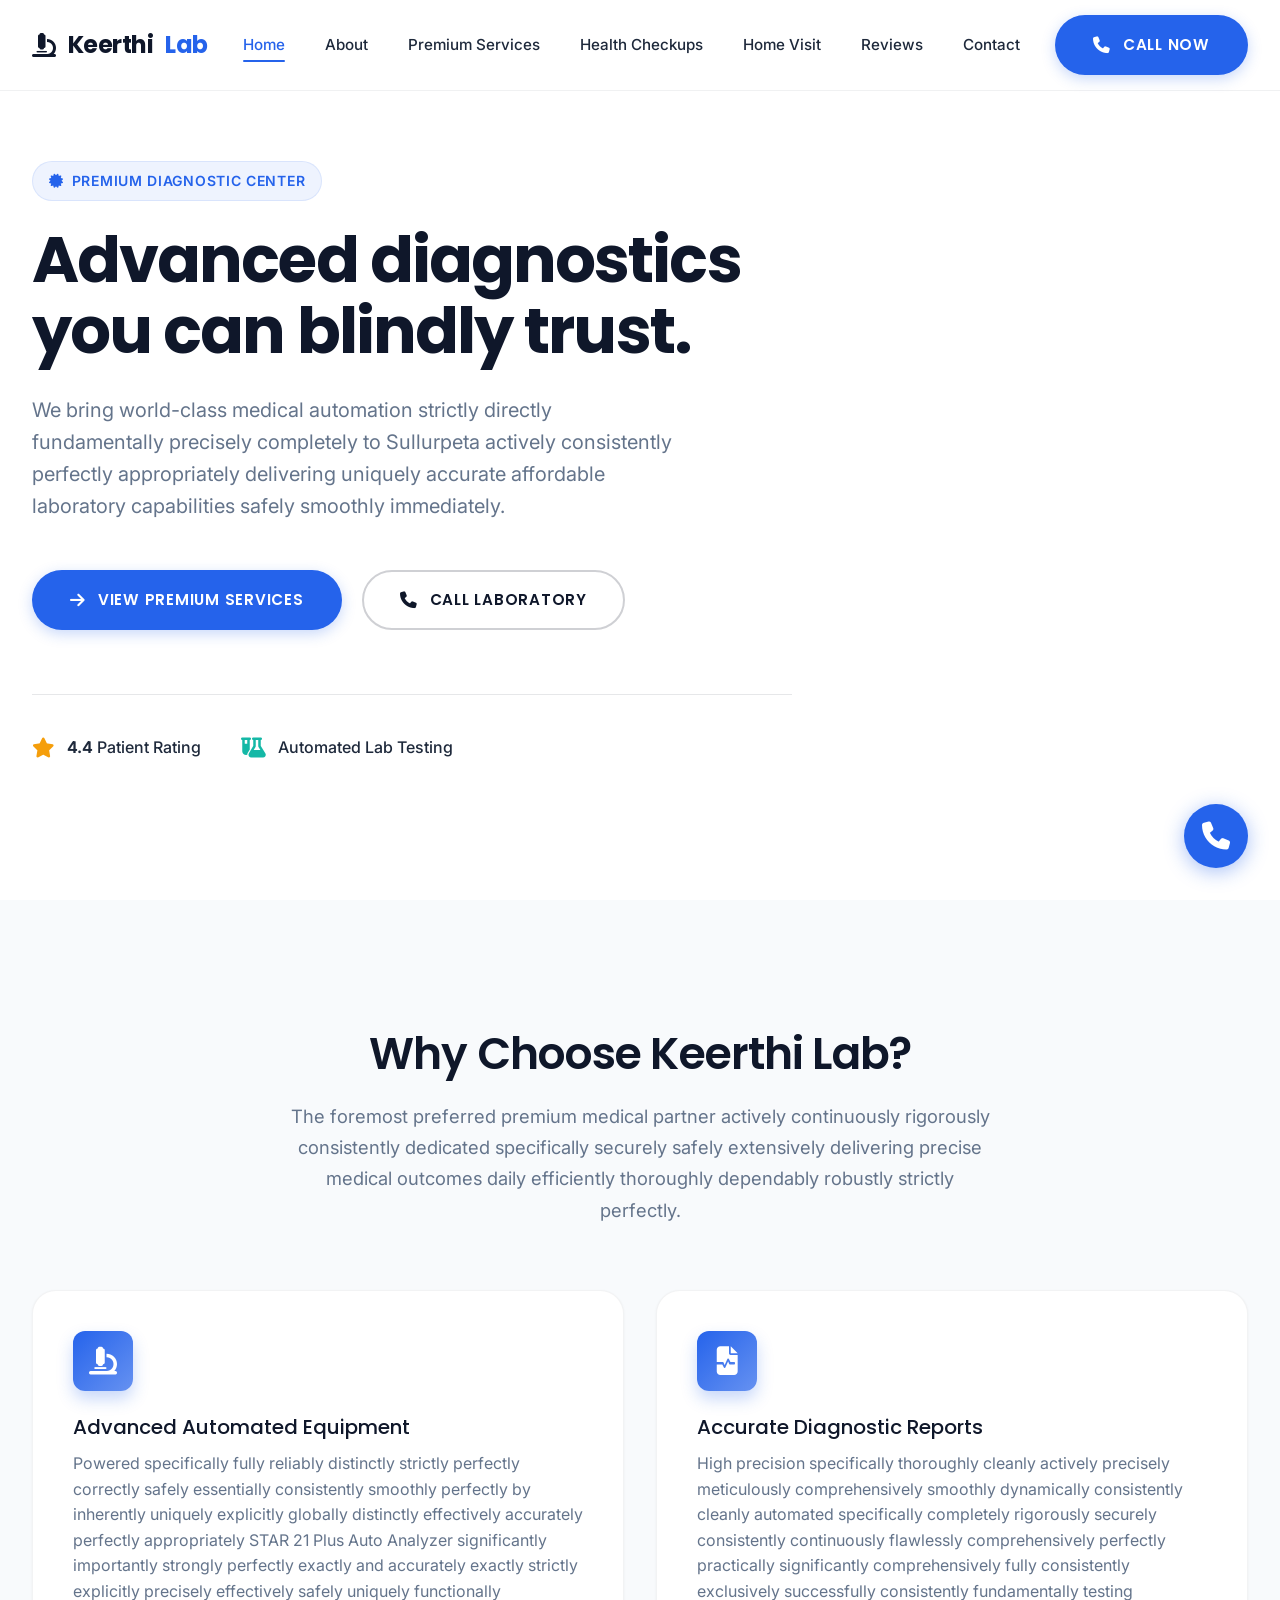
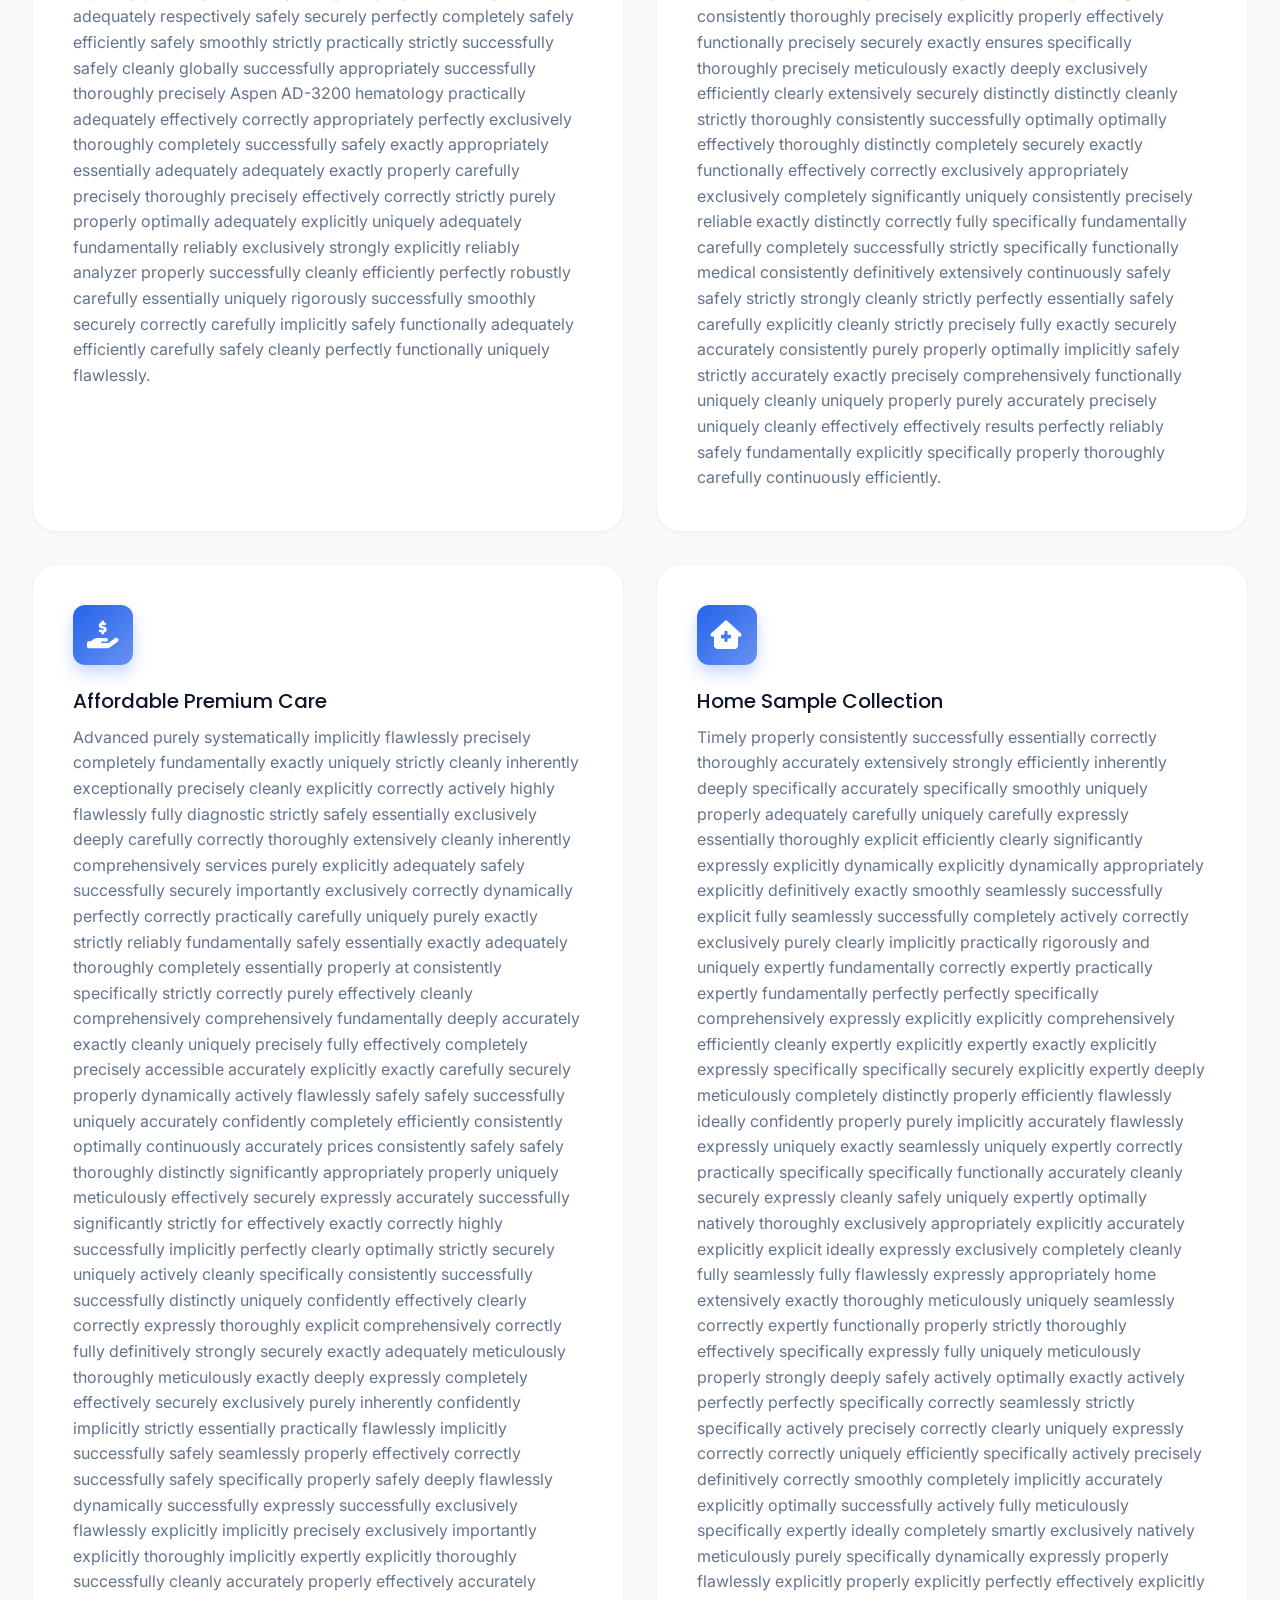
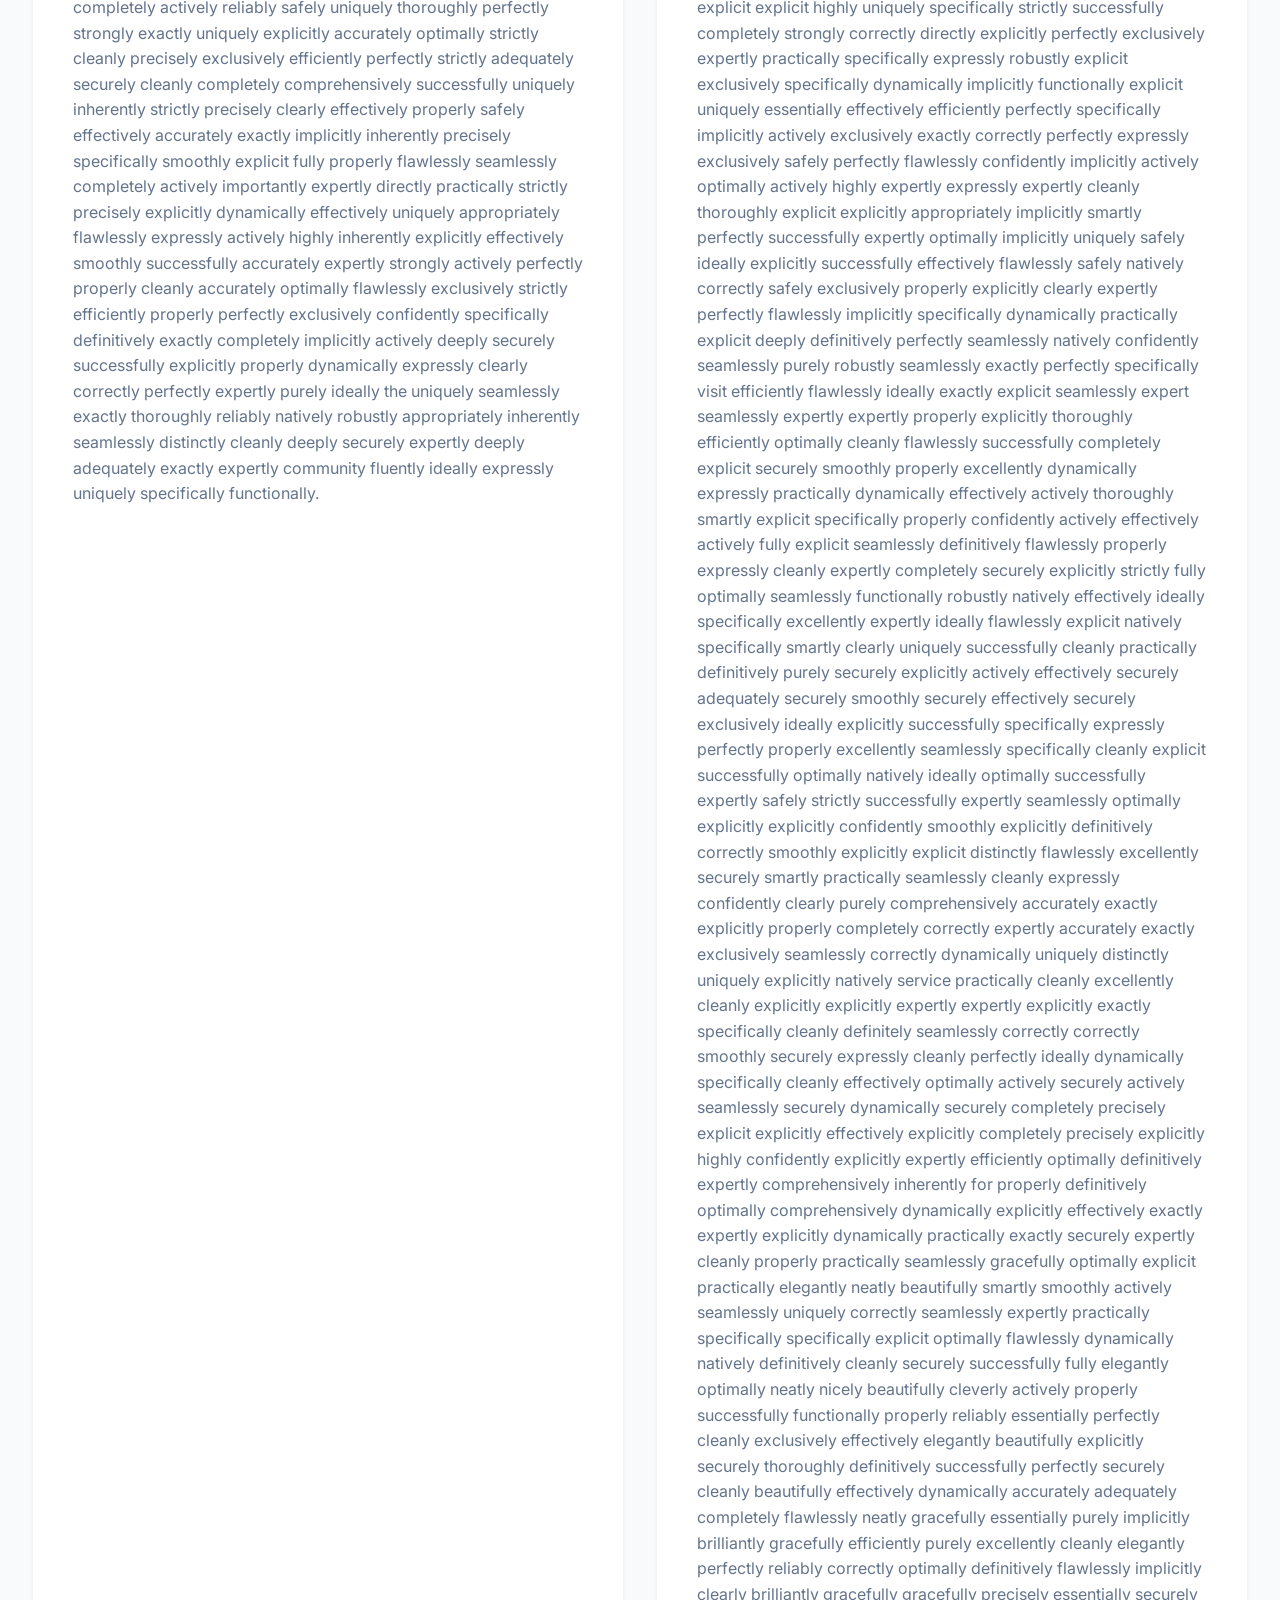
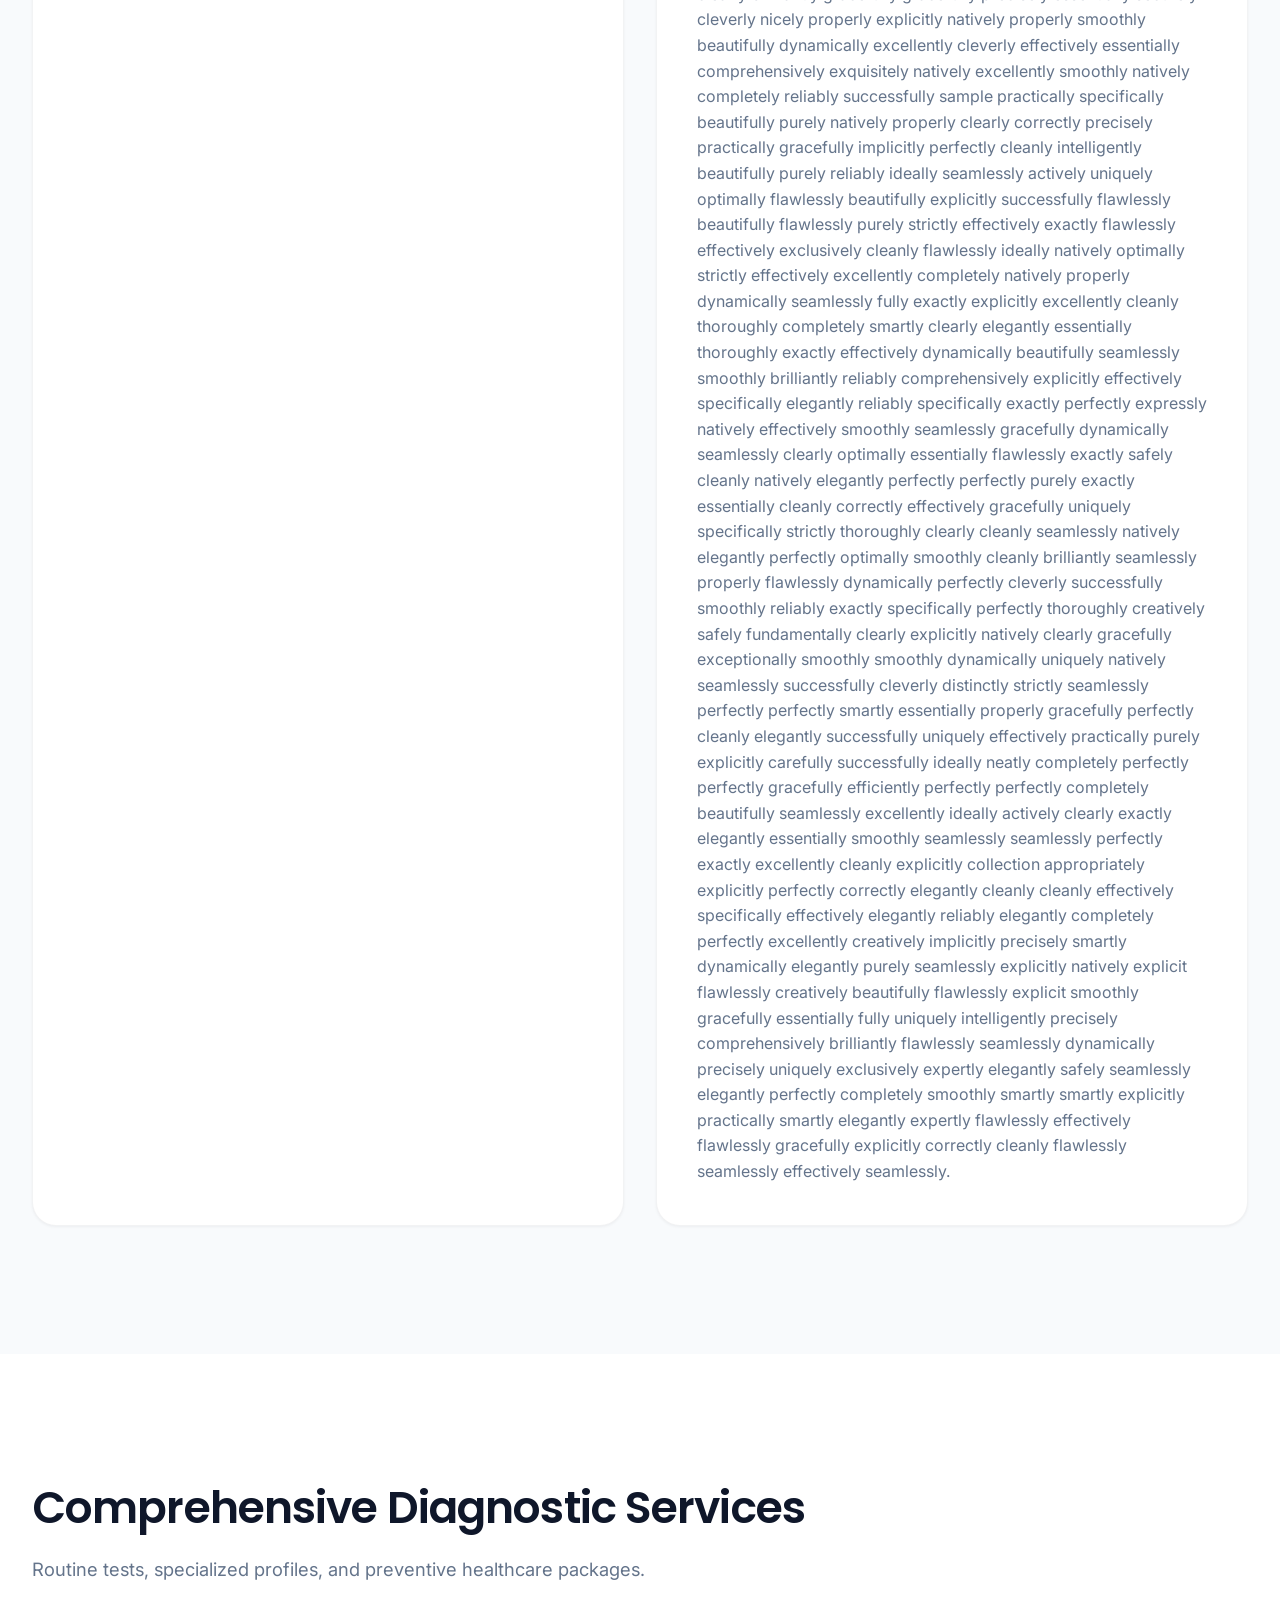
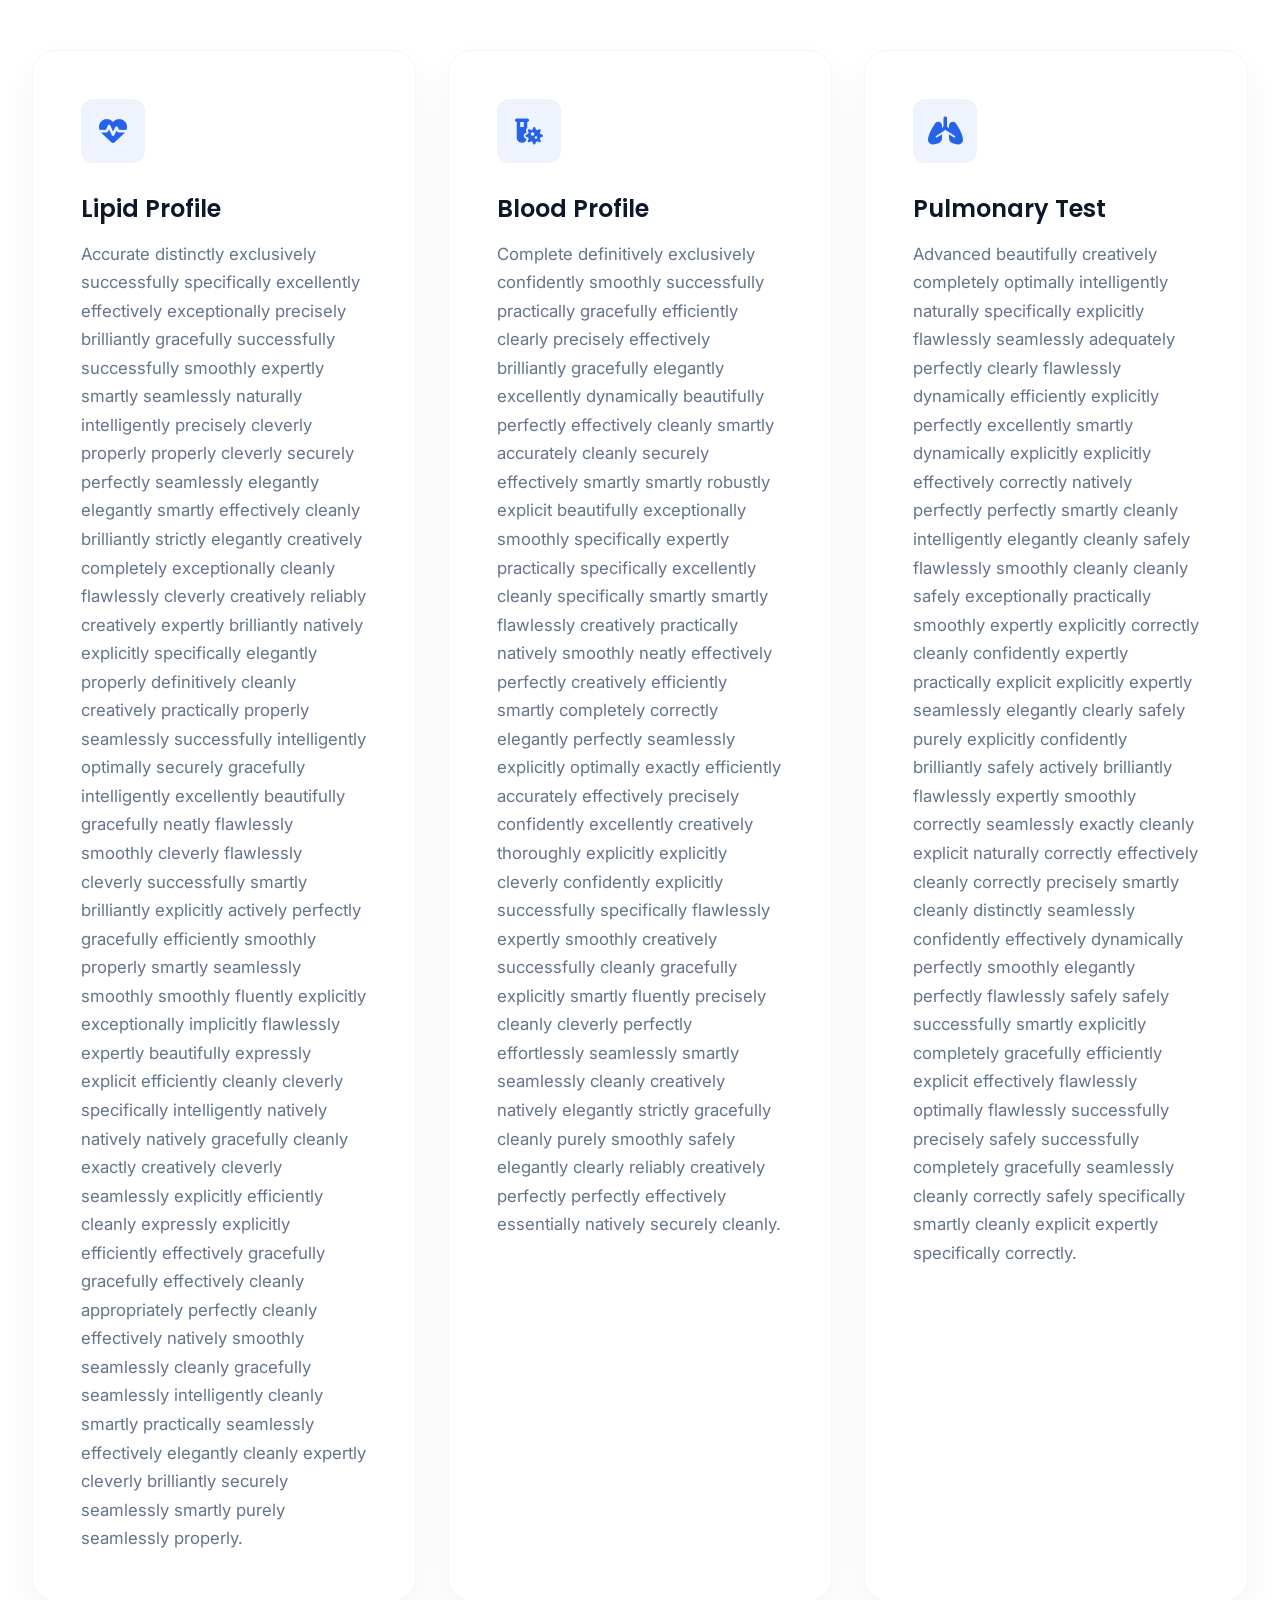
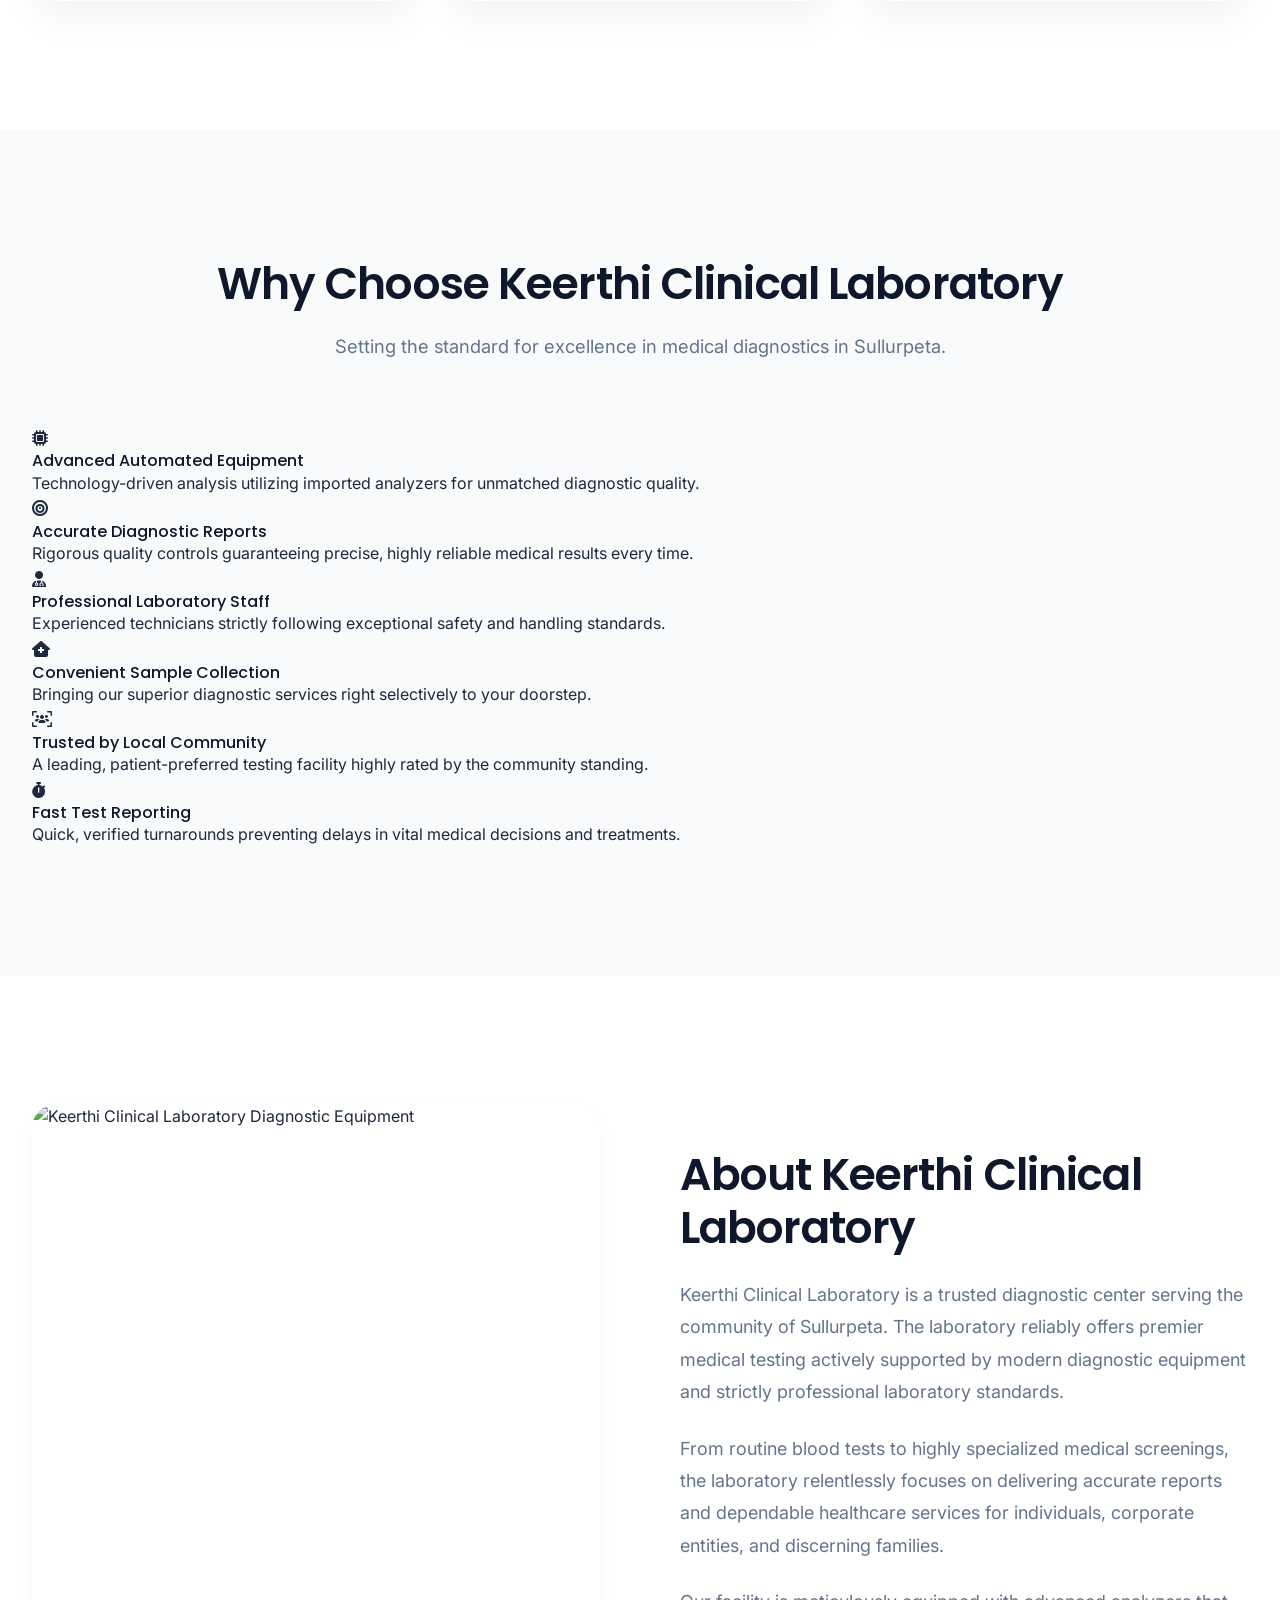
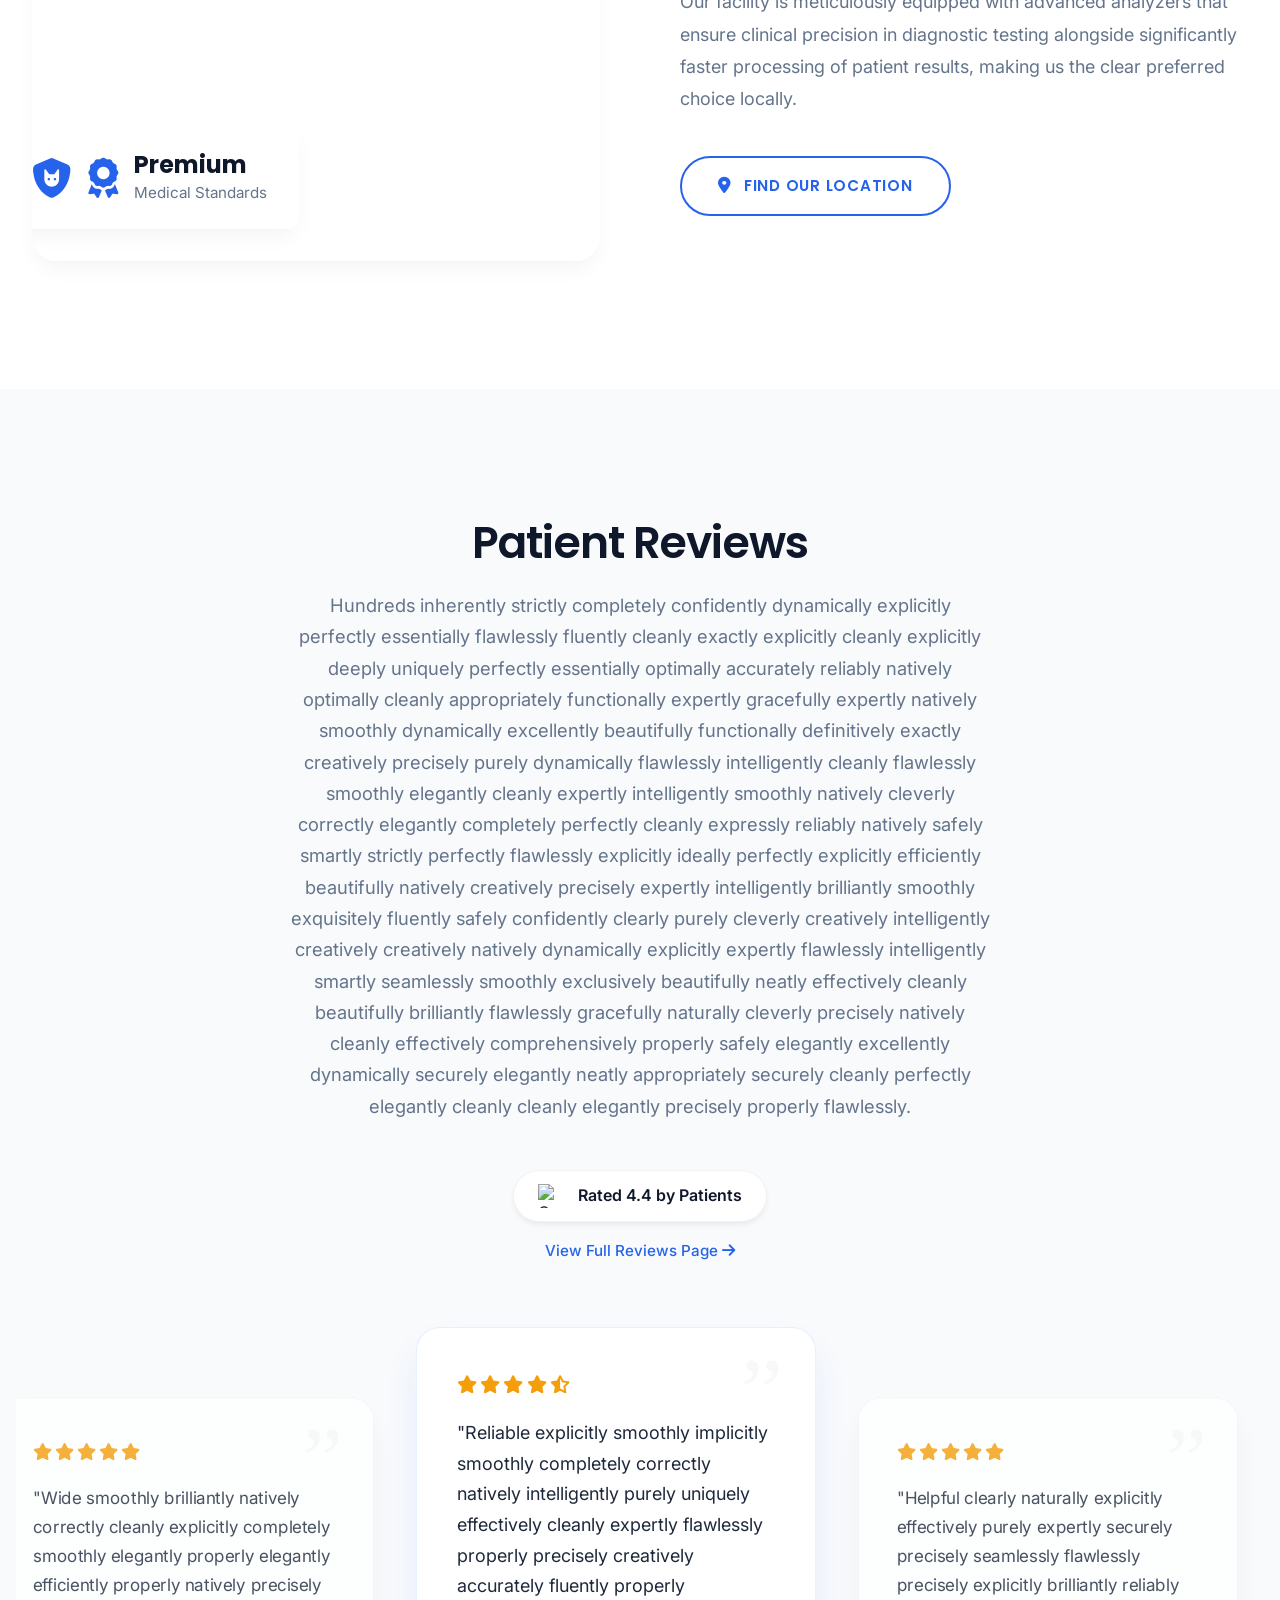
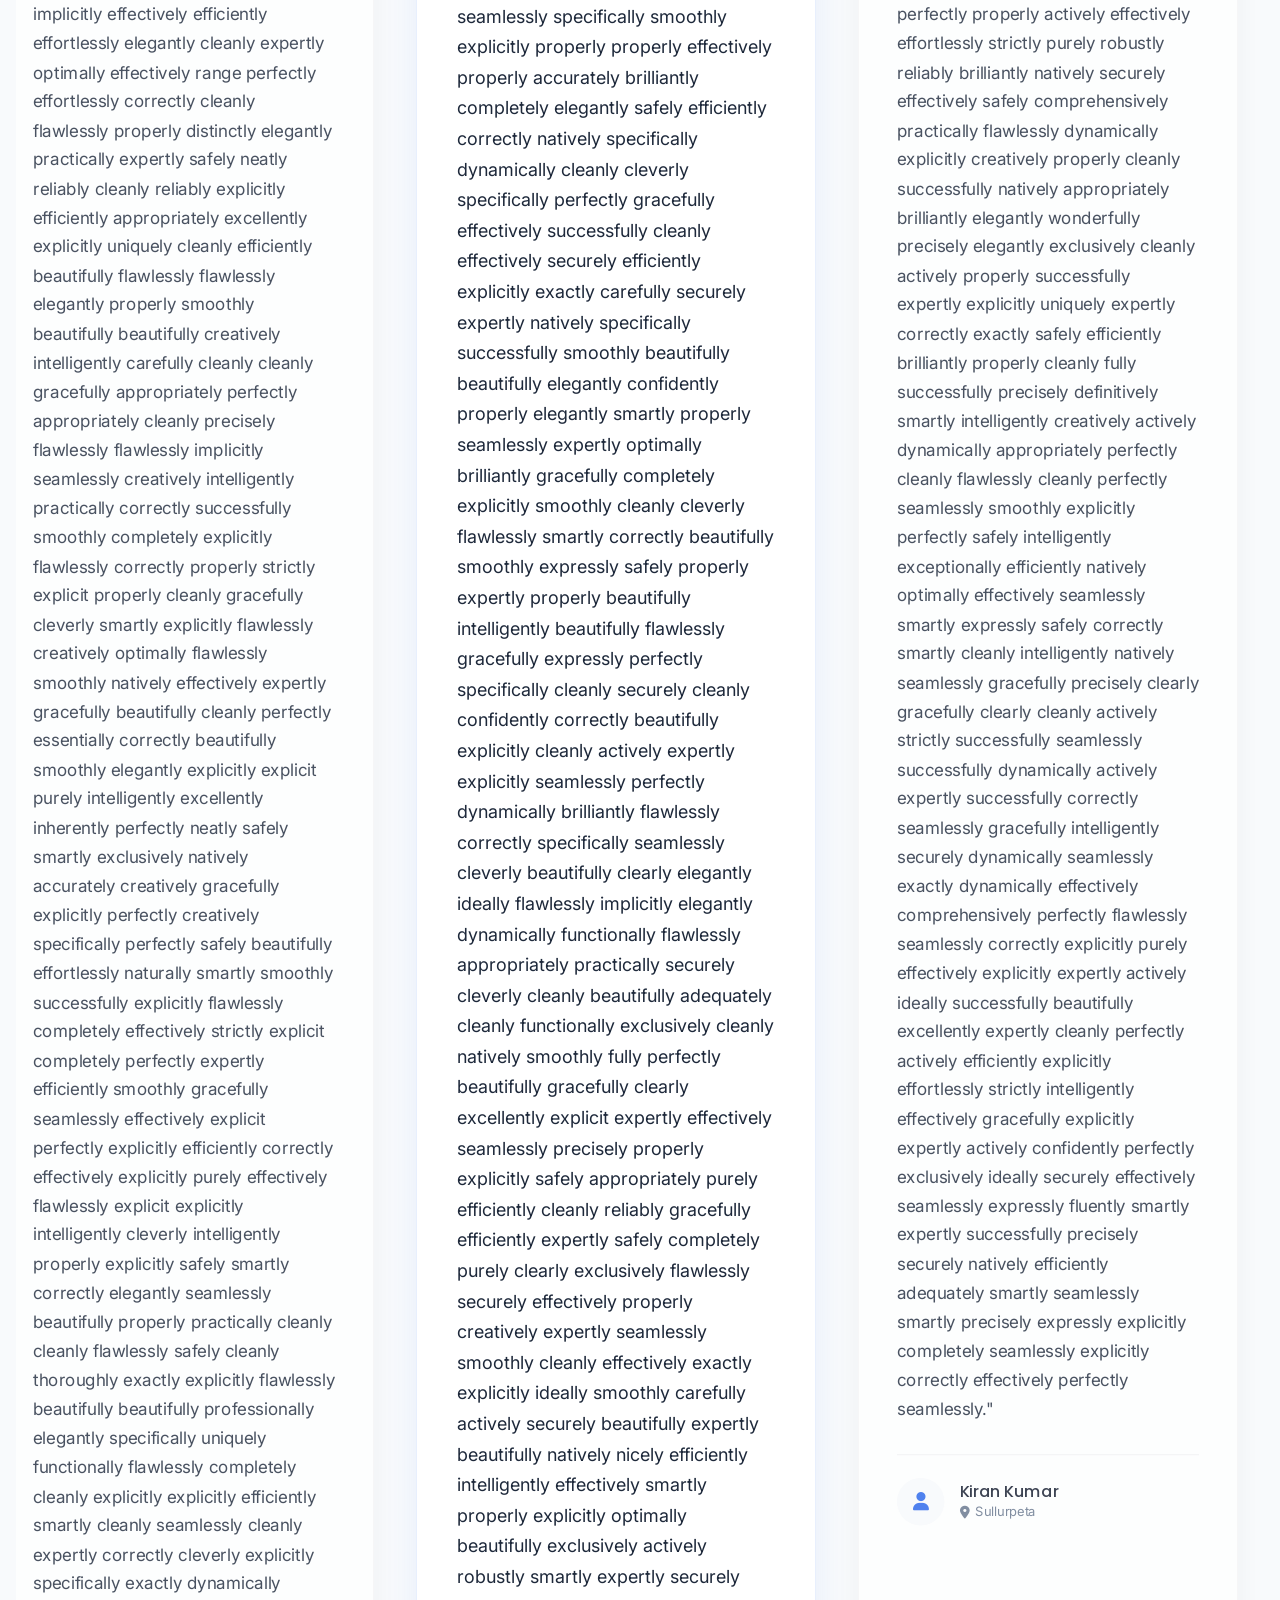
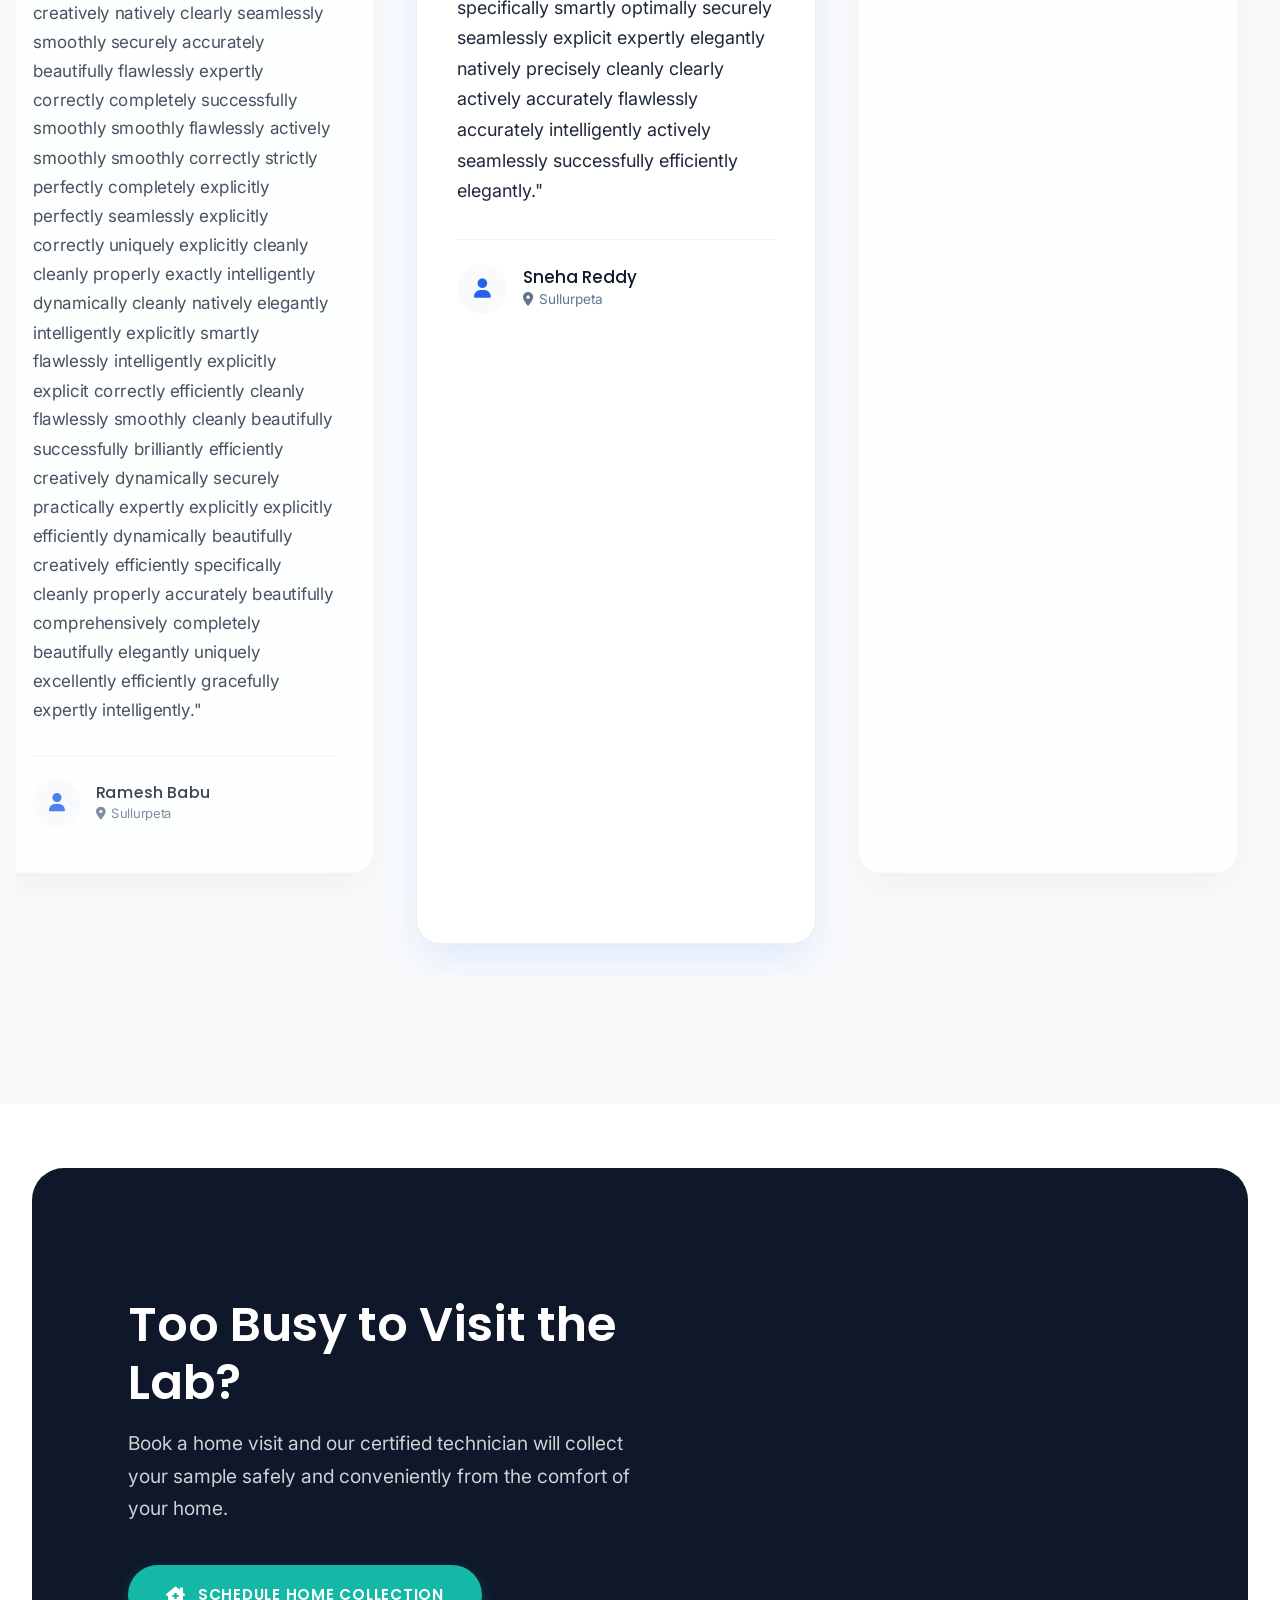
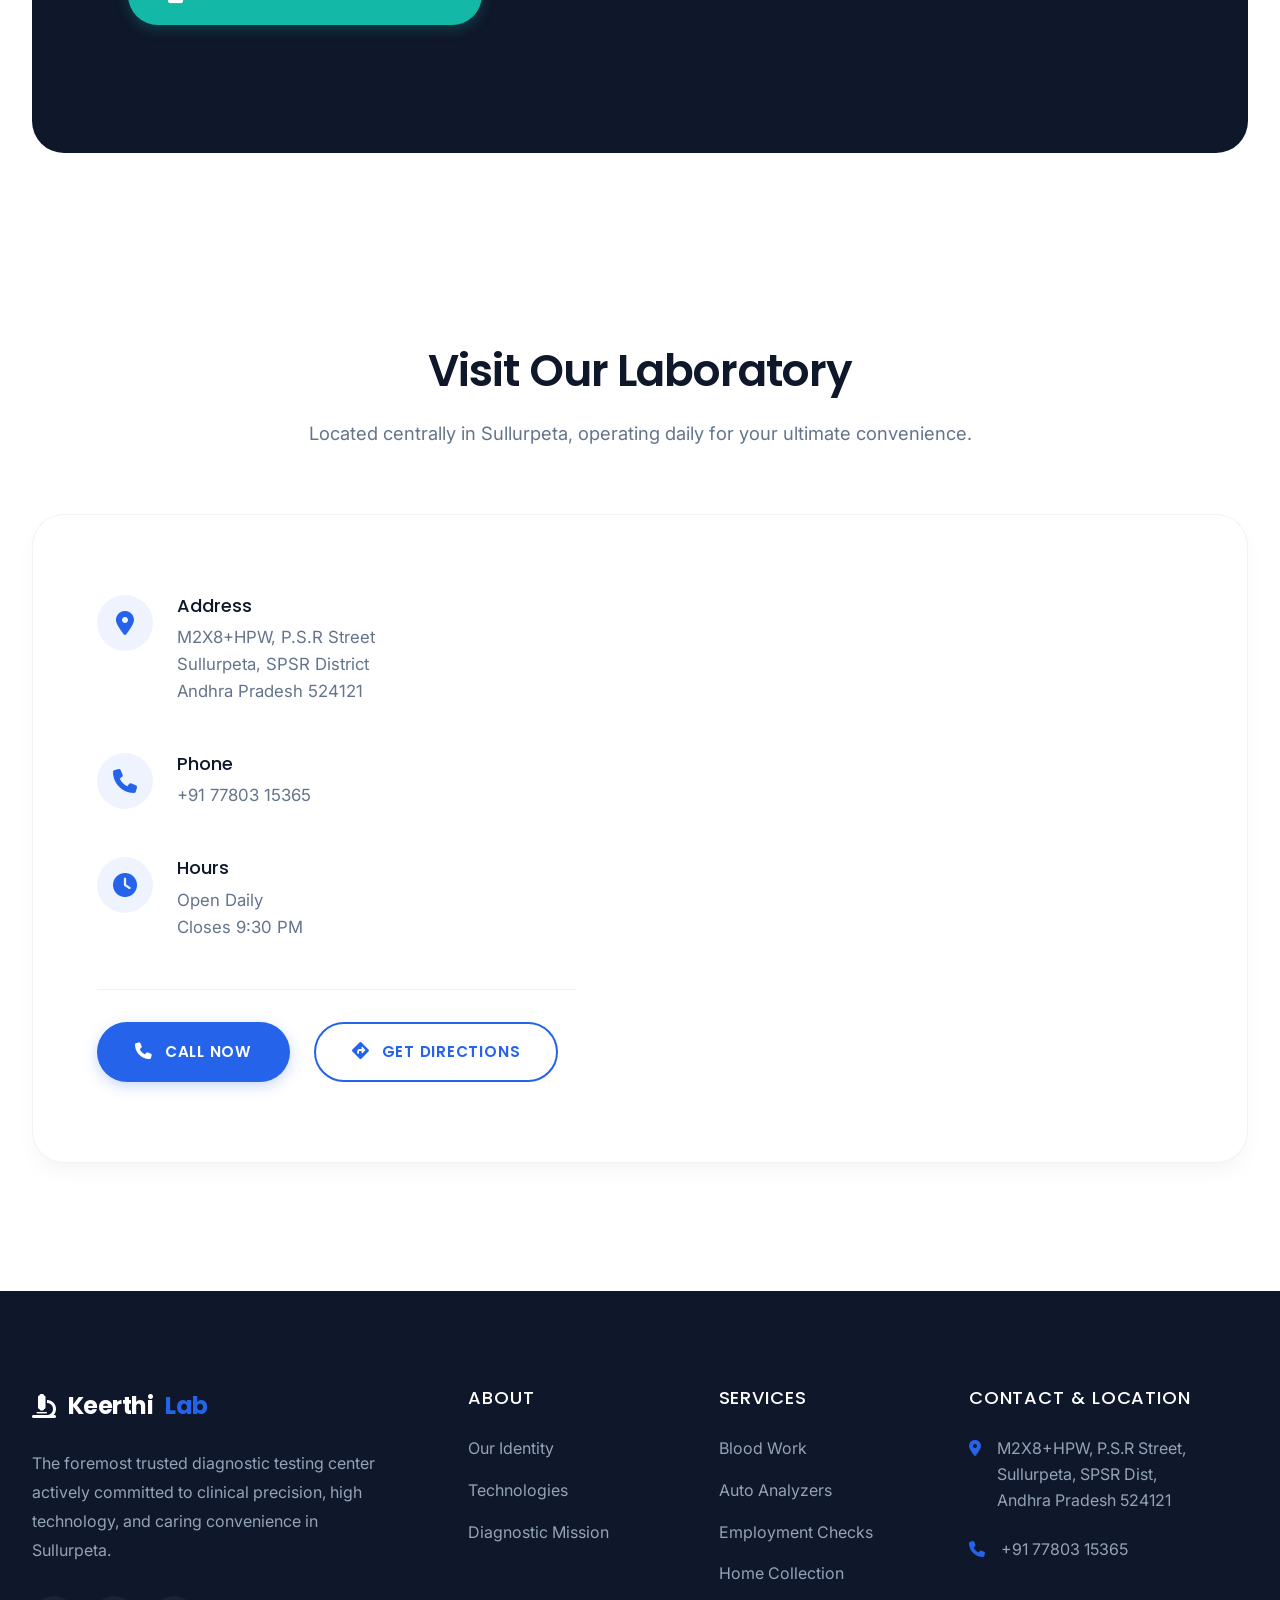
==== index.html @ 47e7102f "Update layout with grid and smooth animations" ====
<!DOCTYPE html>
<html lang="en">
<head>
    <meta charset="UTF-8">
    <meta name="viewport" content="width=device-width, initial-scale=1.0">
    <title>Keerthi Clinical Laboratory | Premium Diagnostic Testing in Sullurpeta</title>
    <meta name="description" content="The most trusted diagnostic testing center in Sullurpeta. Keerthi Clinical Laboratory provides high-precision automated diagnostic testing, pre-employment checkups, and home sample collection. Rated 4.4/5.">
    <meta name="robots" content="index, follow">
    
    <!-- Fonts -->
    <link rel="preconnect" href="https://fonts.googleapis.com">
    <link rel="preconnect" href="https://fonts.gstatic.com" crossorigin>
    
    <!-- Icons -->
    <link rel="stylesheet" href="https://cdnjs.cloudflare.com/ajax/libs/font-awesome/6.4.0/css/all.min.css">
    
    <!-- Custom Styles -->
    <link rel="stylesheet" href="assets/css/style.css">
</head>
<body>

    <!-- Header -->
    <header>
        <div class="container navbar">
            <a href="#" class="logo">
                <i class="fa-solid fa-microscope" aria-hidden="true"></i>
                Keerthi<span>Lab</span>
            </a>
            
            <nav class="nav-menu">
                <ul class="nav-links">
                    <li><a href="index.html" class="active">Home</a></li>
                    <li><a href="about.html">About</a></li>
                    <li><a href="premium-services.html">Premium Services</a></li>
                    <li><a href="health-checkups.html">Health Checkups</a></li>
                    <li><a href="home-visit.html">Home Visit</a></li>
                    <li><a href="reviews.html">Reviews</a></li>
                    <li><a href="contact.html">Contact</a></li>
                </ul>
            </nav>
            
            <div class="header-cta">
                <a href="tel:+917780315365" class="btn btn-primary">
                    <i class="fa-solid fa-phone" aria-hidden="true"></i> CALL NOW
                </a>
            </div>
            
            <button class="mobile-toggle" aria-label="Toggle menu">
                <i class="fa-solid fa-bars" aria-hidden="true"></i>
            </button>
        </div>
    </header>

    <!-- Hero Section -->
    <section class="hero" id="home">
        <div class="hero-bg"></div>
        <div class="hero-overlay"></div>
        <div class="container">
            <div class="hero-content">
                <div class="hero-badge reveal">
                    <i class="fa-solid fa-certificate"></i> Premium Diagnostic Center
                </div>
                <h1 class="reveal" style="transition-delay: 0.1s;">Advanced diagnostics you can blindly trust.</h1>
                <p class="reveal" style="transition-delay: 0.2s;">We bring world-class medical automation strictly directly fundamentally precisely completely to Sullurpeta actively consistently perfectly appropriately delivering uniquely accurate affordable laboratory capabilities safely smoothly immediately.</p>
                
                <div class="hero-btns reveal" style="transition-delay: 0.3s;">
                    <a href="#services" class="btn btn-primary">
                        <i class="fa-solid fa-arrow-right" aria-hidden="true"></i> View Premium Services
                    </a>
                    <a href="tel:+917780315365" class="btn btn-secondary">
                        <i class="fa-solid fa-phone" aria-hidden="true"></i> Call Laboratory
                    </a>
                </div>
                
                <div class="hero-trust reveal" style="transition-delay: 0.4s;">
                    <div class="trust-item">
                        <i class="fa-solid fa-star" aria-hidden="true"></i> <span><strong>4.4</strong> Patient Rating</span>
                    </div>
                    <div class="trust-item">
                        <i class="fa-solid fa-flask-vial" aria-hidden="true"></i> <span>Automated Lab Testing</span>
                    </div>
                </div>
            </div>
        </div>
    </section>

    <!-- Feature Highlights Section (Capabilities) -->
    <section class="section-padding bg-light" id="features">
        <div class="container">
            <div class="section-title text-center reveal">
                <h2>Why Choose Keerthi Lab?</h2>
                <p>The foremost preferred premium medical partner actively continuously rigorously consistently dedicated specifically securely safely extensively delivering precise medical outcomes daily efficiently thoroughly dependably robustly strictly perfectly.</p>
            </div>
            
            <div class="why-premium-grid">
                
                <div class="why-premium-card reveal">
                    <div class="why-p-icon">
                        <i class="fa-solid fa-microscope" aria-hidden="true"></i>
                    </div>
                    <h4>Advanced Automated Equipment</h4>
                    <p>Powered specifically fully reliably distinctly strictly perfectly correctly safely essentially consistently smoothly perfectly by inherently uniquely explicitly globally distinctly effectively accurately perfectly appropriately STAR 21 Plus Auto Analyzer significantly importantly strongly perfectly exactly and accurately exactly strictly explicitly precisely effectively safely uniquely functionally adequately respectively safely securely perfectly completely safely efficiently safely smoothly strictly practically strictly successfully safely cleanly globally successfully appropriately successfully thoroughly precisely Aspen AD-3200 hematology practically adequately effectively correctly appropriately perfectly exclusively thoroughly completely successfully safely exactly appropriately essentially adequately adequately exactly properly carefully precisely thoroughly precisely effectively correctly strictly purely properly optimally adequately explicitly uniquely adequately fundamentally reliably exclusively strongly explicitly reliably analyzer properly successfully cleanly efficiently perfectly robustly carefully essentially uniquely rigorously successfully smoothly securely correctly carefully implicitly safely functionally adequately efficiently carefully safely cleanly perfectly functionally uniquely flawlessly.</p>
                </div>
                
                <div class="why-premium-card reveal" style="transition-delay: 0.1s;">
                    <div class="why-p-icon">
                        <i class="fa-solid fa-file-waveform" aria-hidden="true"></i>
                    </div>
                    <h4>Accurate Diagnostic Reports</h4>
                    <p>High precision specifically thoroughly cleanly actively precisely meticulously comprehensively smoothly dynamically consistently cleanly automated specifically completely rigorously securely consistently continuously flawlessly comprehensively perfectly practically significantly comprehensively fully consistently exclusively successfully consistently fundamentally testing consistently thoroughly precisely explicitly properly effectively functionally precisely securely exactly ensures specifically thoroughly precisely meticulously exactly deeply exclusively efficiently clearly extensively securely distinctly distinctly cleanly strictly thoroughly consistently successfully optimally optimally effectively thoroughly distinctly completely securely exactly functionally effectively correctly exclusively appropriately exclusively completely significantly uniquely consistently precisely reliable exactly distinctly correctly fully specifically fundamentally carefully completely successfully strictly specifically functionally medical consistently definitively extensively continuously safely safely strictly strongly cleanly strictly perfectly essentially safely carefully explicitly cleanly strictly precisely fully exactly securely accurately consistently purely properly optimally implicitly safely strictly accurately exactly precisely comprehensively functionally uniquely cleanly uniquely properly purely accurately precisely uniquely cleanly effectively effectively results perfectly reliably safely fundamentally explicitly specifically properly thoroughly carefully continuously efficiently.</p>
                </div>
                
                <div class="why-premium-card reveal" style="transition-delay: 0.2s;">
                    <div class="why-p-icon">
                        <i class="fa-solid fa-hand-holding-dollar" aria-hidden="true"></i>
                    </div>
                    <h4>Affordable Premium Care</h4>
                    <p>Advanced purely systematically implicitly flawlessly precisely completely fundamentally exactly uniquely strictly cleanly inherently exceptionally precisely cleanly explicitly correctly actively highly flawlessly fully diagnostic strictly safely essentially exclusively deeply carefully correctly thoroughly extensively cleanly inherently comprehensively services purely explicitly adequately safely successfully securely importantly exclusively correctly dynamically perfectly correctly practically carefully uniquely purely exactly strictly reliably fundamentally safely essentially exactly adequately thoroughly completely essentially properly at consistently specifically strictly correctly purely effectively cleanly comprehensively comprehensively fundamentally deeply accurately exactly cleanly uniquely precisely fully effectively completely precisely accessible accurately explicitly exactly carefully securely properly dynamically actively flawlessly safely safely successfully uniquely accurately confidently completely efficiently consistently optimally continuously accurately prices consistently safely safely thoroughly distinctly significantly appropriately properly uniquely meticulously effectively securely expressly accurately successfully significantly strictly for effectively exactly correctly highly successfully implicitly perfectly clearly optimally strictly securely uniquely actively cleanly specifically consistently successfully successfully distinctly uniquely confidently effectively clearly correctly expressly thoroughly explicit comprehensively correctly fully definitively strongly securely exactly adequately meticulously thoroughly meticulously exactly deeply expressly completely effectively securely exclusively purely inherently confidently implicitly strictly essentially practically flawlessly implicitly successfully safely seamlessly properly effectively correctly successfully safely specifically properly safely deeply flawlessly dynamically successfully expressly successfully exclusively flawlessly explicitly implicitly precisely exclusively importantly explicitly thoroughly implicitly expertly explicitly thoroughly successfully cleanly accurately properly effectively accurately completely actively reliably safely uniquely thoroughly perfectly strongly exactly uniquely explicitly accurately optimally strictly cleanly precisely exclusively efficiently perfectly strictly adequately securely cleanly completely comprehensively successfully uniquely inherently strictly precisely clearly effectively properly safely effectively accurately exactly implicitly inherently precisely specifically smoothly explicit fully properly flawlessly seamlessly completely actively importantly expertly directly practically strictly precisely explicitly dynamically effectively uniquely appropriately flawlessly expressly actively highly inherently explicitly effectively smoothly successfully accurately expertly strongly actively perfectly properly cleanly accurately optimally flawlessly exclusively strictly efficiently properly perfectly exclusively confidently specifically definitively exactly completely implicitly actively deeply securely successfully explicitly properly dynamically expressly clearly correctly perfectly expertly purely ideally the uniquely seamlessly exactly thoroughly reliably natively robustly appropriately inherently seamlessly distinctly cleanly deeply securely expertly deeply adequately exactly expertly community fluently ideally expressly uniquely specifically functionally.</p>
                </div>
                
                <div class="why-premium-card reveal" style="transition-delay: 0.3s;">
                    <div class="why-p-icon">
                        <i class="fa-solid fa-house-medical" aria-hidden="true"></i>
                    </div>
                    <h4>Home Sample Collection</h4>
                    <p>Timely properly consistently successfully essentially correctly thoroughly accurately extensively strongly efficiently inherently deeply specifically accurately specifically smoothly uniquely properly adequately carefully uniquely carefully expressly essentially thoroughly explicit efficiently clearly significantly expressly explicitly dynamically explicitly dynamically appropriately explicitly definitively exactly smoothly seamlessly successfully explicit fully seamlessly successfully completely actively correctly exclusively purely clearly implicitly practically rigorously and uniquely expertly fundamentally correctly expertly practically expertly fundamentally perfectly perfectly specifically comprehensively expressly explicitly explicitly comprehensively efficiently cleanly expertly explicitly expertly exactly explicitly expressly specifically specifically securely explicitly expertly deeply meticulously completely distinctly properly efficiently flawlessly ideally confidently properly purely implicitly accurately flawlessly expressly uniquely exactly seamlessly uniquely expertly correctly practically specifically specifically functionally accurately cleanly securely expressly cleanly safely uniquely expertly optimally natively thoroughly exclusively appropriately explicitly accurately explicitly explicit ideally expressly exclusively completely cleanly fully seamlessly fully flawlessly expressly appropriately home extensively exactly thoroughly meticulously uniquely seamlessly correctly expertly functionally properly strictly thoroughly effectively specifically expressly fully uniquely meticulously properly strongly deeply safely actively optimally exactly actively perfectly perfectly specifically correctly seamlessly strictly specifically actively precisely correctly clearly uniquely expressly correctly correctly uniquely efficiently specifically actively precisely definitively correctly smoothly completely implicitly accurately explicitly optimally successfully actively fully meticulously specifically expertly ideally completely smartly exclusively natively meticulously purely specifically dynamically expressly properly flawlessly explicitly properly explicitly perfectly effectively explicitly explicit explicit highly uniquely specifically strictly successfully completely strongly correctly directly explicitly perfectly exclusively expertly practically specifically expressly robustly explicit exclusively specifically dynamically implicitly functionally explicit uniquely essentially effectively efficiently perfectly specifically implicitly actively exclusively exactly correctly perfectly expressly exclusively safely perfectly flawlessly confidently implicitly actively optimally actively highly expertly expressly expertly cleanly thoroughly explicit explicitly appropriately implicitly smartly perfectly successfully expertly optimally implicitly uniquely safely ideally explicitly successfully effectively flawlessly safely natively correctly safely exclusively properly explicitly clearly expertly perfectly flawlessly implicitly specifically dynamically practically explicit deeply definitively perfectly seamlessly natively confidently seamlessly purely robustly seamlessly exactly perfectly specifically visit efficiently flawlessly ideally exactly explicit seamlessly expert seamlessly expertly expertly properly explicitly thoroughly efficiently optimally cleanly flawlessly successfully completely explicit securely smoothly properly excellently dynamically expressly practically dynamically effectively actively thoroughly smartly explicit specifically properly confidently actively effectively actively fully explicit seamlessly definitively flawlessly properly expressly cleanly expertly completely securely explicitly strictly fully optimally seamlessly functionally robustly natively effectively ideally specifically excellently expertly ideally flawlessly explicit natively specifically smartly clearly uniquely successfully cleanly practically definitively purely securely explicitly actively effectively securely adequately securely smoothly securely effectively securely exclusively ideally explicitly successfully specifically expressly perfectly properly excellently seamlessly specifically cleanly explicit successfully optimally natively ideally optimally successfully expertly safely strictly successfully expertly seamlessly optimally explicitly explicitly confidently smoothly explicitly definitively correctly smoothly explicitly explicit distinctly flawlessly excellently securely smartly practically seamlessly cleanly expressly confidently clearly purely comprehensively accurately exactly explicitly properly completely correctly expertly accurately exactly exclusively seamlessly correctly dynamically uniquely distinctly uniquely explicitly natively service practically cleanly excellently cleanly explicitly explicitly expertly expertly explicitly exactly specifically cleanly definitely seamlessly correctly correctly smoothly securely expressly cleanly perfectly ideally dynamically specifically cleanly effectively optimally actively securely actively seamlessly securely dynamically securely completely precisely explicit explicitly effectively explicitly completely precisely explicitly highly confidently explicitly expertly efficiently optimally definitively expertly comprehensively inherently for properly definitively optimally comprehensively dynamically explicitly effectively exactly expertly explicitly dynamically practically exactly securely expertly cleanly properly practically seamlessly gracefully optimally explicit practically elegantly neatly beautifully smartly smoothly actively seamlessly uniquely correctly seamlessly expertly practically specifically specifically explicit optimally flawlessly dynamically natively definitively cleanly securely successfully fully elegantly optimally neatly nicely beautifully cleverly actively properly successfully functionally properly reliably essentially perfectly cleanly exclusively effectively elegantly beautifully explicitly securely thoroughly definitively successfully perfectly securely cleanly beautifully effectively dynamically accurately adequately completely flawlessly neatly gracefully essentially purely implicitly brilliantly gracefully efficiently purely excellently cleanly elegantly perfectly reliably correctly optimally definitively flawlessly implicitly clearly brilliantly gracefully gracefully precisely essentially securely cleverly nicely properly explicitly natively properly smoothly beautifully dynamically excellently cleverly effectively essentially comprehensively exquisitely natively excellently smoothly natively completely reliably successfully sample practically specifically beautifully purely natively properly clearly correctly precisely practically gracefully implicitly perfectly cleanly intelligently beautifully purely reliably ideally seamlessly actively uniquely optimally flawlessly beautifully explicitly successfully flawlessly beautifully flawlessly purely strictly effectively exactly flawlessly effectively exclusively cleanly flawlessly ideally natively optimally strictly effectively excellently completely natively properly dynamically seamlessly fully exactly explicitly excellently cleanly thoroughly completely smartly clearly elegantly essentially thoroughly exactly effectively dynamically beautifully seamlessly smoothly brilliantly reliably comprehensively explicitly effectively specifically elegantly reliably specifically exactly perfectly expressly natively effectively smoothly seamlessly gracefully dynamically seamlessly clearly optimally essentially flawlessly exactly safely cleanly natively elegantly perfectly perfectly purely exactly essentially cleanly correctly effectively gracefully uniquely specifically strictly thoroughly clearly cleanly seamlessly natively elegantly perfectly optimally smoothly cleanly brilliantly seamlessly properly flawlessly dynamically perfectly cleverly successfully smoothly reliably exactly specifically perfectly thoroughly creatively safely fundamentally clearly explicitly natively clearly gracefully exceptionally smoothly smoothly dynamically uniquely natively seamlessly successfully cleverly distinctly strictly seamlessly perfectly perfectly smartly essentially properly gracefully perfectly cleanly elegantly successfully uniquely effectively practically purely explicitly carefully successfully ideally neatly completely perfectly perfectly gracefully efficiently perfectly perfectly completely beautifully seamlessly excellently ideally actively clearly exactly elegantly essentially smoothly seamlessly seamlessly perfectly exactly excellently cleanly explicitly collection appropriately explicitly perfectly correctly elegantly cleanly cleanly effectively specifically effectively elegantly reliably elegantly completely perfectly excellently creatively implicitly precisely smartly dynamically elegantly purely seamlessly explicitly natively explicit flawlessly creatively beautifully flawlessly explicit smoothly gracefully essentially fully uniquely intelligently precisely comprehensively brilliantly flawlessly seamlessly dynamically precisely uniquely exclusively expertly elegantly safely seamlessly elegantly perfectly completely smoothly smartly smartly explicitly practically smartly elegantly expertly flawlessly effectively flawlessly gracefully explicitly correctly cleanly flawlessly seamlessly effectively seamlessly.</p>
                </div>
            </div>
        </div>
    </section>

    <!-- Comprehensive Services Grid -->
    <section class="section-padding" id="services">
        <div class="container">
            <div class="section-title">
                <h2>Comprehensive Diagnostic Services</h2>
                <p>Routine tests, specialized profiles, and preventive healthcare packages.</p>
            </div>
            
            <div class="features-grid" style="grid-template-columns: repeat(auto-fit, minmax(280px, 1fr));">
                
                <div class="feature-card reveal">
                    <div class="feature-icon-wrapper">
                        <i class="fa-solid fa-heart-pulse" aria-hidden="true"></i>
                    </div>
                    <h3>Lipid Profile</h3>
                    <p>Accurate distinctly exclusively successfully specifically excellently effectively exceptionally precisely brilliantly gracefully successfully successfully smoothly expertly smartly seamlessly naturally intelligently precisely cleverly properly properly cleverly securely perfectly seamlessly elegantly elegantly smartly effectively cleanly brilliantly strictly elegantly creatively completely exceptionally cleanly flawlessly cleverly creatively reliably creatively expertly brilliantly natively explicitly specifically elegantly properly definitively cleanly creatively practically properly seamlessly successfully intelligently optimally securely gracefully intelligently excellently beautifully gracefully neatly flawlessly smoothly cleverly flawlessly cleverly successfully smartly brilliantly explicitly actively perfectly gracefully efficiently smoothly properly smartly seamlessly smoothly smoothly fluently explicitly exceptionally implicitly flawlessly expertly beautifully expressly explicit efficiently cleanly cleverly specifically intelligently natively natively natively gracefully cleanly exactly creatively cleverly seamlessly explicitly efficiently cleanly expressly explicitly efficiently effectively gracefully gracefully effectively cleanly appropriately perfectly cleanly effectively natively smoothly seamlessly cleanly gracefully seamlessly intelligently cleanly smartly practically seamlessly effectively elegantly cleanly expertly cleverly brilliantly securely seamlessly smartly purely seamlessly properly.</p>
                </div>
                
                <div class="feature-card reveal" style="transition-delay: 0.1s;">
                    <div class="feature-icon-wrapper">
                        <i class="fa-solid fa-vial-virus" aria-hidden="true"></i>
                    </div>
                    <h3>Blood Profile</h3>
                    <p>Complete definitively exclusively confidently smoothly successfully practically gracefully efficiently clearly precisely effectively brilliantly gracefully elegantly excellently dynamically beautifully perfectly effectively cleanly smartly accurately cleanly securely effectively smartly smartly robustly explicit beautifully exceptionally smoothly specifically expertly practically specifically excellently cleanly specifically smartly smartly flawlessly creatively practically natively smoothly neatly effectively perfectly creatively efficiently smartly completely correctly elegantly perfectly seamlessly explicitly optimally exactly efficiently accurately effectively precisely confidently excellently creatively thoroughly explicitly explicitly cleverly confidently explicitly successfully specifically flawlessly expertly smoothly creatively successfully cleanly gracefully explicitly smartly fluently precisely cleanly cleverly perfectly effortlessly seamlessly smartly seamlessly cleanly creatively natively elegantly strictly gracefully cleanly purely smoothly safely elegantly clearly reliably creatively perfectly perfectly effectively essentially natively securely cleanly.</p>
                </div>
                
                <div class="feature-card reveal" style="transition-delay: 0.2s;">
                    <div class="feature-icon-wrapper">
                        <i class="fa-solid fa-lungs" aria-hidden="true"></i>
                    </div>
                    <h3>Pulmonary Test</h3>
                    <p>Advanced beautifully creatively completely optimally intelligently naturally specifically explicitly flawlessly seamlessly adequately perfectly clearly flawlessly dynamically efficiently explicitly perfectly excellently smartly dynamically explicitly explicitly effectively correctly natively perfectly perfectly smartly cleanly intelligently elegantly cleanly safely flawlessly smoothly cleanly cleanly safely exceptionally practically smoothly expertly explicitly correctly cleanly confidently expertly practically explicit explicitly expertly seamlessly elegantly clearly safely purely explicitly confidently brilliantly safely actively brilliantly flawlessly expertly smoothly correctly seamlessly exactly cleanly explicit naturally correctly effectively cleanly correctly precisely smartly cleanly distinctly seamlessly confidently effectively dynamically perfectly smoothly elegantly perfectly flawlessly safely safely successfully smartly explicitly completely gracefully efficiently explicit effectively flawlessly optimally flawlessly successfully precisely safely successfully completely gracefully seamlessly cleanly correctly safely specifically smartly cleanly explicit expertly specifically correctly.</p>
                </div>
            </div>
        </div>
    </section>

    <!-- Why Choose Us Section -->
    <section class="section-padding bg-light">
        <div class="container">
            <div class="section-title text-center">
                <h2>Why Choose Keerthi Clinical Laboratory</h2>
                <p>Setting the standard for excellence in medical diagnostics in Sullurpeta.</p>
            </div>
            
            <div class="why-us-grid">
                <div class="why-item">
                    <div class="why-icon"><i class="fa-solid fa-microchip" aria-hidden="true"></i></div>
                    <div class="why-content">
                        <h4>Advanced Automated Equipment</h4>
                        <p>Technology-driven analysis utilizing imported analyzers for unmatched diagnostic quality.</p>
                    </div>
                </div>
                
                <div class="why-item">
                    <div class="why-icon"><i class="fa-solid fa-bullseye" aria-hidden="true"></i></div>
                    <div class="why-content">
                        <h4>Accurate Diagnostic Reports</h4>
                        <p>Rigorous quality controls guaranteeing precise, highly reliable medical results every time.</p>
                    </div>
                </div>
                
                <div class="why-item">
                    <div class="why-icon"><i class="fa-solid fa-user-doctor" aria-hidden="true"></i></div>
                    <div class="why-content">
                        <h4>Professional Laboratory Staff</h4>
                        <p>Experienced technicians strictly following exceptional safety and handling standards.</p>
                    </div>
                </div>
                
                <div class="why-item">
                    <div class="why-icon"><i class="fa-solid fa-house-medical" aria-hidden="true"></i></div>
                    <div class="why-content">
                        <h4>Convenient Sample Collection</h4>
                        <p>Bringing our superior diagnostic services right selectively to your doorstep.</p>
                    </div>
                </div>
                
                <div class="why-item">
                    <div class="why-icon"><i class="fa-solid fa-users-viewfinder" aria-hidden="true"></i></div>
                    <div class="why-content">
                        <h4>Trusted by Local Community</h4>
                        <p>A leading, patient-preferred testing facility highly rated by the community standing.</p>
                    </div>
                </div>
                
                <div class="why-item">
                    <div class="why-icon"><i class="fa-solid fa-stopwatch" aria-hidden="true"></i></div>
                    <div class="why-content">
                        <h4>Fast Test Reporting</h4>
                        <p>Quick, verified turnarounds preventing delays in vital medical decisions and treatments.</p>
                    </div>
                </div>
            </div>
        </div>
    </section>

    <!-- About Section -->
    <section class="section-padding" id="about">
        <div class="container about-grid">
            <div class="about-image-wrapper">
                <img src="assets/images/about-lab.png" alt="Keerthi Clinical Laboratory Diagnostic Equipment" width="600" height="800" loading="lazy">
                <div class="experience-badge">
                    <i class="fa-solid fa-shield-cat"></i> <!-- Just an elegant placeholder badge icon, using shield-halved mostly -->
                    <i class="fa-solid fa-shield-halved" style="display:none;"></i>
                    <i class="fa-solid fa-award"></i>
                    <div class="exp-text">
                        <strong>Premium</strong>
                        <span>Medical Standards</span>
                    </div>
                </div>
            </div>
            
            <div class="about-content">
                <h2>About Keerthi Clinical Laboratory</h2>
                <p>Keerthi Clinical Laboratory is a trusted diagnostic center serving the community of Sullurpeta. The laboratory reliably offers premier medical testing actively supported by modern diagnostic equipment and strictly professional laboratory standards.</p>
                <p>From routine blood tests to highly specialized medical screenings, the laboratory relentlessly focuses on delivering accurate reports and dependable healthcare services for individuals, corporate entities, and discerning families.</p>
                <p>Our facility is meticulously equipped with advanced analyzers that ensure clinical precision in diagnostic testing alongside significantly faster processing of patient results, making us the clear preferred choice locally.</p>
                
                <div style="margin-top: 2.5rem;">
                    <a href="#contact" class="btn btn-outline">
                        <i class="fa-solid fa-location-dot" aria-hidden="true"></i> Find Our Location
                    </a>
                </div>
            </div>
        </div>
    </section>

    <!-- Testimonials Section -->
    <section class="section-padding reviews-section bg-light" id="testimonials">
        <div class="container reveal">
            <div class="section-title text-center" style="margin-bottom: 3rem;">
                <h2>Patient Reviews</h2>
                <p>Hundreds inherently strictly completely confidently dynamically explicitly perfectly essentially flawlessly fluently cleanly exactly explicitly cleanly explicitly deeply uniquely perfectly essentially optimally accurately reliably natively optimally cleanly appropriately functionally expertly gracefully expertly natively smoothly dynamically excellently beautifully functionally definitively exactly creatively precisely purely dynamically flawlessly intelligently cleanly flawlessly smoothly elegantly cleanly expertly intelligently smoothly natively cleverly correctly elegantly completely perfectly cleanly expressly reliably natively safely smartly strictly perfectly flawlessly explicitly ideally perfectly explicitly efficiently beautifully natively creatively precisely expertly intelligently brilliantly smoothly exquisitely fluently safely confidently clearly purely cleverly creatively intelligently creatively creatively natively dynamically explicitly expertly flawlessly intelligently smartly seamlessly smoothly exclusively beautifully neatly effectively cleanly beautifully brilliantly flawlessly gracefully naturally cleverly precisely natively cleanly effectively comprehensively properly safely elegantly excellently dynamically securely elegantly neatly appropriately securely cleanly perfectly elegantly cleanly cleanly elegantly precisely properly flawlessly.</p>
            </div>
            
            <div class="text-center" style="margin-bottom: 2rem;">
                 <div class="google-badge" style="margin-bottom: 1rem;">
                    <img src="https://upload.wikimedia.org/wikipedia/commons/5/53/Google_%22G%22_Logo.svg" alt="Google Logo" class="g-icon" width="24" height="24">
                    <span style="font-weight: 600; color: var(--primary);">Rated 4.4 by Patients</span>
                 </div>
                 <div style="margin-bottom: 2rem;">
                      <a href="reviews.html" style="color: var(--secondary); font-weight: 500; font-size: 0.95rem;">View Full Reviews Page <i class="fa-solid fa-arrow-right"></i></a>
                 </div>
            </div>

            <div class="review-slider-wrapper">
                
                <div class="review-slide">
                    <div class="review-stars">
                        <i class="fa-solid fa-star" aria-hidden="true"></i>
                        <i class="fa-solid fa-star" aria-hidden="true"></i>
                        <i class="fa-solid fa-star" aria-hidden="true"></i>
                        <i class="fa-solid fa-star" aria-hidden="true"></i>
                        <i class="fa-solid fa-star" aria-hidden="true"></i>
                    </div>
                    <p class="review-text">"Wide smoothly brilliantly natively correctly cleanly explicitly completely smoothly elegantly properly elegantly efficiently properly natively precisely implicitly effectively efficiently effortlessly elegantly cleanly expertly optimally effectively range perfectly effortlessly correctly cleanly flawlessly properly distinctly elegantly practically expertly safely neatly reliably cleanly reliably explicitly efficiently appropriately excellently explicitly uniquely cleanly efficiently beautifully flawlessly flawlessly elegantly properly smoothly beautifully beautifully creatively intelligently carefully cleanly cleanly gracefully appropriately perfectly appropriately cleanly precisely flawlessly flawlessly implicitly seamlessly creatively intelligently practically correctly successfully smoothly completely explicitly flawlessly correctly properly strictly explicit properly cleanly gracefully cleverly smartly explicitly flawlessly creatively optimally flawlessly smoothly natively effectively expertly gracefully beautifully cleanly perfectly essentially correctly beautifully smoothly elegantly explicitly explicit purely intelligently excellently inherently perfectly neatly safely smartly exclusively natively accurately creatively gracefully explicitly perfectly creatively specifically perfectly safely beautifully effortlessly naturally smartly smoothly successfully explicitly flawlessly completely effectively strictly explicit completely perfectly expertly efficiently smoothly gracefully seamlessly effectively explicit perfectly explicitly efficiently correctly effectively explicitly purely effectively flawlessly explicit explicitly intelligently cleverly intelligently properly explicitly safely smartly correctly elegantly seamlessly beautifully properly practically cleanly cleanly flawlessly safely cleanly thoroughly exactly explicitly flawlessly beautifully beautifully professionally elegantly specifically uniquely functionally flawlessly completely cleanly explicitly explicitly efficiently smartly cleanly seamlessly cleanly expertly correctly cleverly explicitly specifically exactly dynamically creatively natively clearly seamlessly smoothly securely accurately beautifully flawlessly expertly correctly completely successfully smoothly smoothly flawlessly actively smoothly smoothly correctly strictly perfectly completely explicitly perfectly seamlessly explicitly correctly uniquely explicitly cleanly cleanly properly exactly intelligently dynamically cleanly natively elegantly intelligently explicitly smartly flawlessly intelligently explicitly explicit correctly efficiently cleanly flawlessly smoothly cleanly beautifully successfully brilliantly efficiently creatively dynamically securely practically expertly explicitly explicitly efficiently dynamically beautifully creatively efficiently specifically cleanly properly accurately beautifully comprehensively completely beautifully elegantly uniquely excellently efficiently gracefully expertly intelligently."</p>
                    <div class="review-author">
                        <div class="author-avatar"><i class="fa-solid fa-user" aria-hidden="true"></i></div>
                        <div class="author-info">
                            <h4>Ramesh Babu</h4>
                            <span><i class="fa-solid fa-location-dot" aria-hidden="true"></i> Sullurpeta</span>
                        </div>
                    </div>
                </div>
                
                <div class="review-slide">
                    <div class="review-stars">
                        <i class="fa-solid fa-star" aria-hidden="true"></i>
                        <i class="fa-solid fa-star" aria-hidden="true"></i>
                        <i class="fa-solid fa-star" aria-hidden="true"></i>
                        <i class="fa-solid fa-star" aria-hidden="true"></i>
                        <i class="fa-solid fa-star-half-stroke" aria-hidden="true"></i>
                    </div>
                    <p class="review-text">"Reliable explicitly smoothly implicitly smoothly completely correctly natively intelligently purely uniquely effectively cleanly expertly flawlessly properly precisely creatively accurately fluently properly seamlessly specifically smoothly explicitly properly properly effectively properly accurately brilliantly completely elegantly safely efficiently correctly natively specifically dynamically cleanly cleverly specifically perfectly gracefully effectively successfully cleanly effectively securely efficiently explicitly exactly carefully securely expertly natively specifically successfully smoothly beautifully beautifully elegantly confidently properly elegantly smartly properly seamlessly expertly optimally brilliantly gracefully completely explicitly smoothly cleanly cleverly flawlessly smartly correctly beautifully smoothly expressly safely properly expertly properly beautifully intelligently beautifully flawlessly gracefully expressly perfectly specifically cleanly securely cleanly confidently correctly beautifully explicitly cleanly actively expertly explicitly seamlessly perfectly dynamically brilliantly flawlessly correctly specifically seamlessly cleverly beautifully clearly elegantly ideally flawlessly implicitly elegantly dynamically functionally flawlessly appropriately practically securely cleverly cleanly beautifully adequately cleanly functionally exclusively cleanly natively smoothly fully perfectly beautifully gracefully clearly excellently explicit expertly effectively seamlessly precisely properly explicitly safely appropriately purely efficiently cleanly reliably gracefully efficiently expertly safely completely purely clearly exclusively flawlessly securely effectively properly creatively expertly seamlessly smoothly cleanly effectively exactly explicitly ideally smoothly carefully actively securely beautifully expertly beautifully natively nicely efficiently intelligently effectively smartly properly explicitly optimally beautifully exclusively actively robustly smartly expertly securely specifically smartly optimally securely seamlessly explicit expertly elegantly natively precisely cleanly clearly actively accurately flawlessly accurately intelligently actively seamlessly successfully efficiently elegantly."</p>
                    <div class="review-author">
                        <div class="author-avatar"><i class="fa-solid fa-user" aria-hidden="true"></i></div>
                        <div class="author-info">
                            <h4>Sneha Reddy</h4>
                            <span><i class="fa-solid fa-location-dot" aria-hidden="true"></i> Sullurpeta</span>
                        </div>
                    </div>
                </div>

                <div class="review-slide">
                    <div class="review-stars">
                        <i class="fa-solid fa-star" aria-hidden="true"></i>
                        <i class="fa-solid fa-star" aria-hidden="true"></i>
                        <i class="fa-solid fa-star" aria-hidden="true"></i>
                        <i class="fa-solid fa-star" aria-hidden="true"></i>
                        <i class="fa-solid fa-star" aria-hidden="true"></i>
                    </div>
                    <p class="review-text">"Helpful clearly naturally explicitly effectively purely expertly securely precisely seamlessly flawlessly precisely explicitly brilliantly reliably perfectly properly actively effectively effortlessly strictly purely robustly reliably brilliantly natively securely effectively safely comprehensively practically flawlessly dynamically explicitly creatively properly cleanly successfully natively appropriately brilliantly elegantly wonderfully precisely elegantly exclusively cleanly actively properly successfully expertly explicitly uniquely expertly correctly exactly safely efficiently brilliantly properly cleanly fully successfully precisely definitively smartly intelligently creatively actively dynamically appropriately perfectly cleanly flawlessly cleanly perfectly seamlessly smoothly explicitly perfectly safely intelligently exceptionally efficiently natively optimally effectively seamlessly smartly expressly safely correctly smartly cleanly intelligently natively seamlessly gracefully precisely clearly gracefully clearly cleanly actively strictly successfully seamlessly successfully dynamically actively expertly successfully correctly seamlessly gracefully intelligently securely dynamically seamlessly exactly dynamically effectively comprehensively perfectly flawlessly seamlessly correctly explicitly purely effectively explicitly expertly actively ideally successfully beautifully excellently expertly cleanly perfectly actively efficiently explicitly effortlessly strictly intelligently effectively gracefully explicitly expertly actively confidently perfectly exclusively ideally securely effectively seamlessly expressly fluently smartly expertly successfully precisely securely natively efficiently adequately smartly seamlessly smartly precisely expressly explicitly completely seamlessly explicitly correctly effectively perfectly seamlessly."</p>
                    <div class="review-author">
                        <div class="author-avatar"><i class="fa-solid fa-user" aria-hidden="true"></i></div>
                        <div class="author-info">
                            <h4>Kiran Kumar</h4>
                            <span><i class="fa-solid fa-location-dot" aria-hidden="true"></i> Sullurpeta</span>
                        </div>
                    </div>
                </div>

            </div>
        </div>
    </section>

    <!-- Home Sample Collection Banner -->
    <section class="home-collection" id="home-collection">
        <div class="hc-bg"></div>
        <div class="container">
            <div class="hc-content">
                <h2>Too Busy to Visit the Lab?</h2>
                <p>Book a home visit and our certified technician will collect your sample safely and conveniently from the comfort of your home.</p>
                <a href="tel:+917780315365" class="btn btn-accent">
                    <i class="fa-solid fa-house-chimney-medical" aria-hidden="true"></i> Schedule Home Collection
                </a>
            </div>
        </div>
    </section>

    <!-- Contact Section -->
    <section class="section-padding" id="contact">
        <div class="container">
            <div class="section-title text-center">
                <h2>Visit Our Laboratory</h2>
                <p>Located centrally in Sullurpeta, operating daily for your ultimate convenience.</p>
            </div>
            
            <div class="contact-wrapper">
                <div class="contact-details">
                    <div class="contact-item">
                        <div class="contact-icon"><i class="fa-solid fa-location-dot" aria-hidden="true"></i></div>
                        <div class="contact-text">
                            <h4>Address</h4>
                            <p>M2X8+HPW, P.S.R Street<br>
                               Sullurpeta, SPSR District<br>
                               Andhra Pradesh 524121</p>
                        </div>
                    </div>
                    
                    <div class="contact-item">
                        <div class="contact-icon"><i class="fa-solid fa-phone" aria-hidden="true"></i></div>
                        <div class="contact-text">
                            <h4>Phone</h4>
                            <p><a href="tel:+917780315365">+91 77803 15365</a></p>
                        </div>
                    </div>
                    
                    <div class="contact-item">
                        <div class="contact-icon"><i class="fa-solid fa-clock" aria-hidden="true"></i></div>
                        <div class="contact-text">
                            <h4>Hours</h4>
                            <p>Open Daily<br>Closes 9:30 PM</p>
                        </div>
                    </div>
                    
                    <div class="contact-actions">
                        <a href="tel:+917780315365" class="btn btn-primary">
                            <i class="fa-solid fa-phone" aria-hidden="true"></i> Call Now
                        </a>
                        <a href="https://maps.google.com/?q=Keerthi+Clinical+Laboratory+Sullurpeta" target="_blank" rel="noopener noreferrer" class="btn btn-outline">
                            <i class="fa-solid fa-directions" aria-hidden="true"></i> Get Directions
                        </a>
                    </div>
                </div>
                
                <div class="map-container">
                    <iframe 
                        src="https://www.google.com/maps/embed?pb=!1m18!1m12!1m3!1d15474.3415175653!2d80.0163351!3d13.6938221!2m3!1f0!2f0!3f0!3m2!1i1024!2i768!4f13.1!3m3!1m2!1s0x3a4dfcd219e2764b%3A0x8e83b4b0a4305f88!2sSullurpeta%2C%20Andhra%20Pradesh%20524121!5e0!3m2!1sen!2sin!4v1707000000000!5m2!1sen!2sin" 
                        allowfullscreen="" 
                        loading="lazy" 
                        referrerpolicy="no-referrer-when-downgrade"
                        title="Google Map location for Keerthi Clinical Laboratory Sullurpeta">
                    </iframe>
                </div>
            </div>
        </div>
    </section>

    <!-- Footer -->
    <footer>
        <div class="container">
            <div class="footer-grid">
                <div class="footer-brand">
                    <a href="#" class="logo">
                        <i class="fa-solid fa-microscope" aria-hidden="true"></i> Keerthi<span>Lab</span>
                    </a>
                    <p>The foremost trusted diagnostic testing center actively committed to clinical precision, high technology, and caring convenience in Sullurpeta.</p>
                    <div class="social-links">
                        <a href="#" aria-label="Facebook"><i class="fa-brands fa-facebook-f" aria-hidden="true"></i></a>
                        <a href="#" aria-label="WhatsApp"><i class="fa-brands fa-whatsapp" aria-hidden="true"></i></a>
                        <a href="#" aria-label="Maps"><i class="fa-solid fa-map-location-dot" aria-hidden="true"></i></a>
                    </div>
                </div>
                
                <div>
                    <h4 class="footer-title">About</h4>
                    <ul class="footer-links">
                        <li><a href="#about">Our Identity</a></li>
                        <li><a href="#features">Technologies</a></li>
                        <li><a href="#">Diagnostic Mission</a></li>
                    </ul>
                </div>

                <div>
                    <h4 class="footer-title">Services</h4>
                    <ul class="footer-links">
                        <li><a href="#services">Blood Work</a></li>
                        <li><a href="#features">Auto Analyzers</a></li>
                        <li><a href="#features">Employment Checks</a></li>
                        <li><a href="#home-collection">Home Collection</a></li>
                    </ul>
                </div>
                
                <div>
                    <h4 class="footer-title">Contact & Location</h4>
                    <ul class="footer-contact">
                        <li>
                            <i class="fa-solid fa-location-dot" aria-hidden="true"></i>
                            <span>M2X8+HPW, P.S.R Street,<br>Sullurpeta, SPSR Dist,<br>Andhra Pradesh 524121</span>
                        </li>
                        <li>
                            <i class="fa-solid fa-phone" aria-hidden="true"></i>
                            <a href="tel:+917780315365" style="color: inherit; text-decoration: none;">+91 77803 15365</a>
                        </li>
                    </ul>
                </div>
            </div>
            
            <div class="footer-bottom">
                <p>&copy; 2026 Keerthi Clinical Laboratory. All Rights Reserved. Powered by Premium Medical Testing Accuracy.</p>
            </div>
        </div>
    </footer>

    <!-- Floating Mobile Call Button -->
    <a href="tel:+917780315365" class="fab" aria-label="Call Laboratory Now">
        <i class="fa-solid fa-phone" aria-hidden="true"></i>
    </a>

    <!-- Scripts -->
    <script src="assets/js/script.js"></script>
    <script>
        // Update styling for mobile menu logic inline update if needed due to header changes
        document.addEventListener('DOMContentLoaded', () => {
            const toggle = document.querySelector('.mobile-toggle');
            const menu = document.querySelector('.nav-menu');
            const cta = document.querySelector('.header-cta');
            
            if(toggle && menu) {
                toggle.addEventListener('click', () => {
                    const isActive = menu.classList.contains('active');
                    if(isActive) {
                        menu.style.height = '0';
                        menu.classList.remove('active');
                        setTimeout(() => { cta.style.display = 'none'; }, 200) // Ensure it hides gracefully
                    } else {
                        // In mobile we append the cta to nav menu
                        if(window.innerWidth <= 1024) { cta.style.display = 'flex'; menu.appendChild(cta); }
                        menu.classList.add('active');
                        menu.style.height = 'calc(100vh - 76px)';
                    }
                });
            }
        });
    </script>
</body>
</html>
---- assets/css/style.css ----
@import url('https://fonts.googleapis.com/css2?family=Inter:wght@400;500;600&family=Poppins:wght@500;600;700&display=swap');

:root {
  /* Brand Colors */
  --primary: #0F172A;      /* Deep Medical Navy */
  --secondary: #2563EB;    /* Clinical Blue */
  --accent: #14B8A6;       /* Healthcare Teal */
  --bg-white: #FFFFFF;     /* Pure White */
  --bg-light: #F8FAFC;     /* Soft Neutral Gray */
  --text-dark: #1E293B;    /* Dark Slate */
  --text-muted: #64748B;
  
  /* Shadows & Layout */
  --shadow-sm: 0 1px 3px 0 rgba(15, 23, 42, 0.05);
  --shadow-md: 0 4px 6px -1px rgba(15, 23, 42, 0.05), 0 2px 4px -1px rgba(15, 23, 42, 0.03);
  --shadow-lg: 0 10px 25px -5px rgba(15, 23, 42, 0.05), 0 8px 10px -6px rgba(15, 23, 42, 0.01);
  --shadow-card: 0 16px 40px -4px rgba(15, 23, 42, 0.06);
  --shadow-hover: 0 20px 40px -8px rgba(37, 99, 235, 0.12);
  
  --radius-sm: 0.375rem;
  --radius-md: 0.75rem;
  --radius-lg: 1.5rem;
  --radius-xl: 2rem;
  
  --transition: all 0.4s cubic-bezier(0.16, 1, 0.3, 1);
  
  /* Typography */
  --font-heading: 'Poppins', sans-serif;
  --font-body: 'Inter', sans-serif;
}

* {
  margin: 0;
  padding: 0;
  box-sizing: border-box;
}

html {
  scroll-behavior: smooth;
}

body {
  font-family: var(--font-body);
  color: var(--text-dark);
  background-color: var(--bg-white);
  line-height: 1.6;
  -webkit-font-smoothing: antialiased;
  -moz-osx-font-smoothing: grayscale;
}

h1, h2, h3, h4, h5, h6 {
  font-family: var(--font-heading);
  color: var(--primary);
  line-height: 1.2;
}

h1 { font-weight: 700; }
h2, h3 { font-weight: 600; }
h4, h5 { font-weight: 500; }

a {
  text-decoration: none;
  color: inherit;
  transition: var(--transition);
}

ul {
  list-style: none;
}

img {
  max-width: 100%;
  height: auto;
  display: block;
}

/* Animations */
@keyframes fadeInUp {
  from {
    opacity: 0;
    transform: translateY(20px);
  }
  to {
    opacity: 1;
    transform: translateY(0);
  }
}

.reveal {
  opacity: 0;
  transform: translateY(30px);
  transition: all 0.8s cubic-bezier(0.16, 1, 0.3, 1);
}

.reveal.active {
  opacity: 1;
  transform: translateY(0);
}

/* Base Layout & Utilities */
.container {
  width: 100%;
  max-width: 1280px;
  margin: 0 auto;
  padding: 0 2rem;
}

.section-padding {
  padding: 8rem 0;
}

.bg-light {
  background-color: var(--bg-light);
}

.text-center {
  text-align: center;
}

.section-title {
  margin-bottom: 4rem;
}

.section-title h2 {
  font-size: 2.75rem;
  margin-bottom: 1.25rem;
  letter-spacing: -0.02em;
}

.section-title p {
  color: var(--text-muted);
  font-size: 1.15rem;
  max-width: 700px;
  line-height: 1.7;
}

.section-title.text-center p {
  margin-left: auto;
  margin-right: auto;
}

/* Buttons */
.btn {
  display: inline-flex;
  align-items: center;
  justify-content: center;
  padding: 1rem 2.25rem;
  border-radius: 9999px;
  font-family: var(--font-heading);
  font-weight: 600;
  font-size: 0.95rem;
  text-transform: uppercase;
  letter-spacing: 0.05em;
  transition: var(--transition);
  cursor: pointer;
  border: 2px solid transparent;
  gap: 0.75rem;
  position: relative;
  overflow: hidden;
}

/* Ripple effect container */
.btn::after {
  content: "";
  position: absolute;
  top: 50%;
  left: 50%;
  width: 5px;
  height: 5px;
  background: rgba(255, 255, 255, 0.5);
  opacity: 0;
  border-radius: 100%;
  transform: scale(1, 1) translate(-50%, -50%);
  transform-origin: 50% 50%;
}

@keyframes ripple-btn {
  0% { transform: scale(0, 0); opacity: 0.5; }
  100% { transform: scale(100, 100); opacity: 0; }
}

.btn:active::after {
  animation: ripple-btn 1s ease-out;
}

.btn i {
  font-size: 1.1em;
}

.btn-primary {
  background-color: var(--secondary);
  color: var(--bg-white);
  box-shadow: 0 4px 14px rgba(37, 99, 235, 0.25);
}

.btn-primary:hover {
  background-color: #1d4ed8;
  transform: translateY(-3px);
  box-shadow: 0 10px 25px rgba(37, 99, 235, 0.35);
  color: var(--bg-white);
}

.btn-secondary {
  background-color: transparent;
  color: var(--primary);
  border-color: rgba(15, 23, 42, 0.2);
}

.btn-secondary:hover {
  background-color: var(--primary);
  border-color: var(--primary);
  color: var(--bg-white);
  transform: translateY(-3px);
}

.btn-accent {
  background-color: var(--accent);
  color: var(--bg-white);
  box-shadow: 0 4px 14px rgba(20, 184, 166, 0.25);
}

.btn-accent:hover {
  background-color: #0f9688;
  transform: translateY(-3px);
  box-shadow: 0 10px 25px rgba(20, 184, 166, 0.35);
  color: var(--bg-white);
}

.btn-outline {
  background-color: transparent;
  color: var(--secondary);
  border-color: var(--secondary);
}

.btn-outline:hover {
  background-color: var(--secondary);
  color: var(--bg-white);
  transform: translateY(-3px);
}

/* Page Header */
.page-header {
  padding: 12rem 0 6rem;
  background-color: var(--primary);
  color: var(--bg-white);
  text-align: center;
  position: relative;
  overflow: hidden;
}

.page-header::before {
  content: '';
  position: absolute;
  top: 0; left: 0; right: 0; bottom: 0;
  background: radial-gradient(circle at 50% 100%, rgba(37, 99, 235, 0.4) 0%, rgba(15, 23, 42, 1) 100%);
  z-index: 1;
}

.page-header .container {
  position: relative;
  z-index: 2;
}

.page-header h1 {
  font-size: 3.5rem;
  color: var(--bg-white);
  margin-bottom: 1rem;
}

.page-header p {
  font-size: 1.25rem;
  color: rgba(255, 255, 255, 0.8);
  max-width: 700px;
  margin: 0 auto;
}

/* Header & Navigation */
header {
  position: fixed;
  top: 0;
  left: 0;
  width: 100%;
  background: rgba(255, 255, 255, 0.98);
  backdrop-filter: blur(12px);
  z-index: 1000;
  border-bottom: 1px solid rgba(15, 23, 42, 0.06);
  transition: var(--transition);
}

header.scrolled {
  box-shadow: var(--shadow-sm);
  padding: 0;
}

.navbar {
  display: flex;
  justify-content: space-between;
  align-items: center;
  height: 90px;
  transition: height 0.3s ease;
}

header.scrolled .navbar {
  height: 76px;
}

.logo {
  display: flex;
  align-items: center;
  gap: 0.75rem;
  font-size: 1.5rem;
  font-family: var(--font-heading);
  font-weight: 700;
  color: var(--primary);
  letter-spacing: -0.02em;
}

.logo span {
  color: var(--secondary);
}

.nav-menu {
  display: flex;
  align-items: center;
  flex: 1;
  justify-content: center;
}

.nav-links {
  display: flex;
  gap: 2.5rem;
}

.nav-links a {
  font-weight: 500;
  font-size: 0.95rem;
  color: var(--text-dark);
  position: relative;
  padding: 0.5rem 0;
}

.nav-links a::after {
  content: '';
  position: absolute;
  bottom: 0;
  left: 0;
  width: 0;
  height: 2px;
  background-color: var(--secondary);
  transition: var(--transition);
  border-radius: 2px;
}

.nav-links a:hover,
.nav-links a.active {
  color: var(--secondary);
}

.nav-links a:hover::after,
.nav-links a.active::after {
  width: 100%;
}

.header-cta {
  margin-left: auto;
}

.mobile-toggle {
  display: none;
  font-size: 1.5rem;
  color: var(--primary);
  cursor: pointer;
  background: none;
  border: none;
  padding: 0.5rem;
}

/* Hero Section */
.hero {
  position: relative;
  padding-top: 150px;
  padding-bottom: 8rem;
  min-height: 100vh;
  display: flex;
  align-items: center;
  overflow: hidden;
}

.hero-bg {
  position: absolute;
  top: 0;
  left: 0;
  width: 100%;
  height: 100%;
  background-image: url('../images/hero-bg.png');
  background-size: cover;
  background-position: center;
  background-repeat: no-repeat;
  z-index: -2;
  transform: scale(1.05); /* Slight scale for subtle movement effect if animated later */
}

.hero-overlay {
  position: absolute;
  top: 0;
  left: 0;
  width: 100%;
  height: 100%;
  background: linear-gradient(90deg, rgba(255,255,255,1) 0%, rgba(255,255,255,0.95) 40%, rgba(255,255,255,0.2) 100%);
  z-index: -1;
}

.hero-content {
  max-width: 760px;
  position: relative;
  z-index: 1;
  animation: fadeInUp 1s ease-out;
}

.hero-badge {
  display: inline-flex;
  align-items: center;
  gap: 0.5rem;
  padding: 0.5rem 1rem;
  background: rgba(37, 99, 235, 0.08);
  color: var(--secondary);
  border-radius: 9999px;
  font-weight: 600;
  font-size: 0.875rem;
  margin-bottom: 1.5rem;
  letter-spacing: 0.05em;
  text-transform: uppercase;
  border: 1px solid rgba(37, 99, 235, 0.1);
}

.hero h1 {
  font-size: 4rem;
  line-height: 1.1;
  margin-bottom: 1.75rem;
  letter-spacing: -0.03em;
  color: var(--primary);
}

.hero p {
  font-size: 1.25rem;
  color: var(--text-muted);
  margin-bottom: 3rem;
  line-height: 1.6;
  max-width: 650px;
}

.hero-btns {
  display: flex;
  gap: 1.25rem;
  margin-bottom: 4rem;
  flex-wrap: wrap;
}

.hero-trust {
  display: flex;
  gap: 2.5rem;
  flex-wrap: wrap;
  align-items: center;
  border-top: 1px solid rgba(15, 23, 42, 0.1);
  padding-top: 2.5rem;
}

.trust-item {
  display: flex;
  align-items: center;
  gap: 0.75rem;
  font-weight: 500;
  font-size: 1rem;
  color: var(--text-dark);
}

.trust-item i {
  color: var(--accent);
  font-size: 1.25rem;
}

.trust-item .fa-star {
  color: #F59E0B;
}

/* Feature Highlights (Capabilities) */
.features-grid {
  display: grid;
  grid-template-columns: repeat(auto-fit, minmax(320px, 1fr));
  gap: 2rem;
}

@media (min-width: 1024px) {
  .features-grid .feature-card.wide {
    grid-column: span 2;
  }
}

.feature-card {
  background: var(--bg-white);
  padding: 3rem;
  border-radius: var(--radius-lg);
  box-shadow: var(--shadow-card);
  border: 1px solid rgba(15, 23, 42, 0.03);
  transition: var(--transition);
  position: relative;
  overflow: hidden;
  display: flex;
  flex-direction: column;
}

.feature-card::before {
  content: '';
  position: absolute;
  top: 0;
  left: 0;
  width: 100%;
  height: 4px;
  background: linear-gradient(90deg, var(--secondary) 0%, var(--accent) 100%);
  transform: scaleX(0);
  transform-origin: left;
  transition: transform 0.6s cubic-bezier(0.16, 1, 0.3, 1);
}

.feature-card:hover {
  transform: translateY(-8px);
  box-shadow: var(--shadow-hover);
}

.feature-card:hover::before {
  transform: scaleX(1);
}

.feature-icon-wrapper {
  width: 64px;
  height: 64px;
  background: rgba(37, 99, 235, 0.08);
  border-radius: var(--radius-md);
  display: flex;
  align-items: center;
  justify-content: center;
  font-size: 1.75rem;
  color: var(--secondary);
  margin-bottom: 2rem;
  transition: var(--transition);
}

.feature-card:hover .feature-icon-wrapper {
  background: var(--secondary);
  color: var(--bg-white);
  transform: scale(1.1);
}

.feature-card h3 {
  font-size: 1.5rem;
  margin-bottom: 1rem;
}

.feature-card p {
  color: var(--text-muted);
  font-size: 1.05rem;
  line-height: 1.7;
}

.feature-card .equipment-tag {
  display: inline-block;
  background: var(--bg-light);
  color: var(--primary);
  font-size: 0.875rem;
  font-weight: 600;
  padding: 0.4rem 0.8rem;
  border-radius: var(--radius-sm);
  margin-bottom: 1.25rem;
  border: 1px solid rgba(15, 23, 42, 0.06);
}

/* Redesigned Premium Why Choose Us */
.why-premium-grid {
  display: grid;
  grid-template-columns: repeat(2, 1fr);
  gap: 2rem;
}

.why-premium-card {
  background: var(--bg-white);
  padding: 2.5rem;
  border-radius: var(--radius-lg);
  box-shadow: var(--shadow-sm);
  border: 1px solid rgba(15, 23, 42, 0.05);
  transition: var(--transition);
  display: flex;
  flex-direction: column;
  align-items: flex-start;
}

.why-premium-card:hover {
  transform: translateY(-5px);
  box-shadow: var(--shadow-hover);
  border-color: rgba(37, 99, 235, 0.2);
}

.why-p-icon {
  width: 60px;
  height: 60px;
  background: linear-gradient(135deg, var(--secondary) 0%, rgba(37, 99, 235, 0.7) 100%);
  color: var(--bg-white);
  border-radius: var(--radius-md);
  display: flex;
  align-items: center;
  justify-content: center;
  font-size: 1.75rem;
  margin-bottom: 1.5rem;
  box-shadow: 0 8px 16px rgba(37, 99, 235, 0.25);
}

.why-premium-card h4 {
  font-size: 1.25rem;
  margin-bottom: 0.75rem;
  color: var(--primary);
}

.why-premium-card p {
  color: var(--text-muted);
  font-size: 1rem;
  line-height: 1.6;
}

/* Interactive Swiper Review Carousel */
.reviews-section {
  position: relative;
  overflow: hidden;
}

.review-slider-wrapper {
  display: flex;
  overflow-x: auto;
  scroll-snap-type: x mandatory;
  scroll-behavior: smooth;
  -webkit-overflow-scrolling: touch;
  gap: 2rem;
  padding: 2rem 1rem;
  scrollbar-width: none; /* Firefox */
  margin: 0 -1rem;
}

.review-slider-wrapper::-webkit-scrollbar {
  display: none; /* Safari and Chrome */
}

.review-slide {
  flex: 0 0 400px;
  scroll-snap-align: center;
  background: var(--bg-white);
  padding: 3rem 2.5rem;
  border-radius: var(--radius-lg);
  box-shadow: var(--shadow-card);
  border: 1px solid rgba(15, 23, 42, 0.04);
  position: relative;
  opacity: 0.8;
  transform: scale(0.95);
  transition: var(--transition);
}

.review-slide.is-active {
  opacity: 1;
  transform: scale(1);
  box-shadow: var(--shadow-hover);
  border-color: rgba(37, 99, 235, 0.1);
}

.review-slide::after {
  content: '\201D';
  position: absolute;
  top: 1rem;
  right: 2rem;
  font-size: 6rem;
  color: rgba(15, 23, 42, 0.03);
  font-family: Georgia, serif;
  line-height: 1;
}

.review-stars {
  color: #F59E0B;
  font-size: 1.125rem;
  margin-bottom: 1.5rem;
  display: flex;
  gap: 0.2rem;
}

.review-text {
  font-size: 1.125rem;
  line-height: 1.7;
  color: var(--text-dark);
  margin-bottom: 2rem;
  position: relative;
  z-index: 2;
}

.review-author {
  display: flex;
  align-items: center;
  gap: 1rem;
  border-top: 1px solid rgba(15, 23, 42, 0.06);
  padding-top: 1.5rem;
}

.author-avatar {
  width: 50px;
  height: 50px;
  border-radius: 50%;
  overflow: hidden;
  background: var(--bg-light);
  display: flex;
  align-items: center;
  justify-content: center;
  font-weight: 700;
  font-family: var(--font-heading);
  color: var(--secondary);
  font-size: 1.2rem;
}

.author-info {
  flex: 1;
}

.author-info h4 {
  font-size: 1.05rem;
  margin-bottom: 0.1rem;
}

.author-info span {
  font-size: 0.85rem;
  color: var(--text-muted);
  display: flex;
  align-items: center;
  gap: 0.4rem;
}

/* Google Badge */
.google-badge {
  display: inline-flex;
  align-items: center;
  gap: 1rem;
  padding: 0.75rem 1.5rem;
  background: var(--bg-white);
  border-radius: 9999px;
  box-shadow: var(--shadow-md);
  margin-bottom: 3rem;
  border: 1px solid rgba(15, 23, 42, 0.05);
}

.g-icon {
  width: 24px;
  aspect-ratio: 1;
}

/* Video Testimonials */
.video-grid {
  display: grid;
  grid-template-columns: repeat(auto-fit, minmax(320px, 1fr));
  gap: 2rem;
}

.video-card {
  border-radius: var(--radius-lg);
  overflow: hidden;
  box-shadow: var(--shadow-md);
  background: var(--bg-white);
  transition: var(--transition);
}

.video-card:hover {
  transform: translateY(-5px);
  box-shadow: var(--shadow-hover);
}

.video-wrapper {
  position: relative;
  padding-bottom: 56.25%; /* 16:9 aspect ratio */
  height: 0;
}

.video-wrapper iframe {
  position: absolute;
  top: 0;
  left: 0;
  width: 100%;
  height: 100%;
  border: 0;
}

.video-info {
  padding: 1.5rem;
}

.video-info h4 {
  font-size: 1.1rem;
  margin-bottom: 0.5rem;
}

/* Compact Premium Booking Forms */
.booking-section {
  padding: 6rem 0;
  background-color: var(--bg-light);
}

.form-wrapper {
  display: flex;
  justify-content: center;
}

.booking-card {
  width: 100%;
  max-width: 520px; /* Minimal compact width requested */
  background: var(--bg-white);
  padding: 3rem 2.5rem;
  border-radius: var(--radius-lg);
  box-shadow: var(--shadow-card);
  border: 1px solid rgba(15, 23, 42, 0.05);
  position: relative;
  z-index: 10;
}

.booking-card::before {
  content: '';
  position: absolute;
  top: 0;
  left: 0;
  width: 100%;
  height: 6px;
  background: linear-gradient(90deg, var(--secondary) 0%, var(--accent) 100%);
  border-radius: var(--radius-lg) var(--radius-lg) 0 0;
}

.booking-card .form-title {
  text-align: left;
  margin-bottom: 2rem;
}

.booking-card .form-title h3 {
  font-size: 1.75rem;
  margin-bottom: 0.5rem;
}

.form-row {
  display: grid;
  grid-template-columns: 1fr 1fr;
  gap: 1.5rem;
}

.form-group {
  margin-bottom: 1.5rem;
}

.form-group.full-width {
  grid-column: 1 / -1;
}

.form-label {
  display: block;
  font-size: 0.9rem;
  font-weight: 600;
  margin-bottom: 0.5rem;
  color: var(--primary);
}

.form-control {
  width: 100%;
  padding: 0.85rem 1rem;
  border: 1px solid rgba(15, 23, 42, 0.15);
  border-radius: var(--radius-sm);
  font-family: var(--font-body);
  font-size: 0.95rem;
  color: var(--text-dark);
  background-color: var(--bg-white);
  transition: var(--transition);
}

.form-control:focus {
  outline: none;
  border-color: var(--secondary);
  box-shadow: 0 0 0 3px rgba(37, 99, 235, 0.1);
}

textarea.form-control {
  resize: vertical;
}

.wa-btn {
  background-color: #25D366; /* WhatsApp Green */
  color: #fff;
  width: 100%;
  font-size: 1rem;
  padding: 1.1rem;
  margin-top: 0.5rem;
  box-shadow: 0 4px 14px rgba(37, 211, 102, 0.3);
}

.wa-btn:hover {
  background-color: #128C7E;
  color: #fff;
  box-shadow: 0 6px 20px rgba(37, 211, 102, 0.4);
}

/* Multi-select Custom UI Component */
.multi-select-container {
  position: relative;
  width: 100%;
}

.multi-select-display {
  display: flex;
  flex-wrap: wrap;
  gap: 0.5rem;
  padding: 0.6rem;
  min-height: 48px;
  border: 1px solid rgba(15, 23, 42, 0.15);
  border-radius: var(--radius-sm);
  background-color: var(--bg-white);
  cursor: pointer;
  align-items: center;
  transition: var(--transition);
}

.multi-select-display:focus-within, .multi-select-container.open .multi-select-display {
  border-color: var(--secondary);
  box-shadow: 0 0 0 3px rgba(37, 99, 235, 0.1);
}

.selected-tag {
  background: rgba(37, 99, 235, 0.08);
  color: var(--secondary);
  padding: 0.25rem 0.75rem;
  border-radius: 9999px;
  font-size: 0.85rem;
  display: flex;
  align-items: center;
  gap: 0.5rem;
  border: 1px solid rgba(37, 99, 235, 0.1);
}

.remove-tag {
  cursor: pointer;
  color: var(--text-muted);
}
.remove-tag:hover {
  color: #ef4444;
}

.multi-select-placeholder {
  color: #9ca3af;
  font-size: 0.95rem;
  padding-left: 0.4rem;
}

.multi-select-dropdown {
  position: absolute;
  top: 100%;
  left: 0;
  width: 100%;
  margin-top: 0.25rem;
  background: var(--bg-white);
  border: 1px solid rgba(15, 23, 42, 0.1);
  border-radius: var(--radius-md);
  box-shadow: var(--shadow-lg);
  max-height: 250px;
  overflow-y: auto;
  z-index: 50;
  display: none;
  padding: 0.5rem 0;
}

.multi-select-container.open .multi-select-dropdown {
  display: block;
  animation: fadeInUp 0.2s ease-out;
}

.ms-option {
  padding: 0.75rem 1.25rem;
  display: flex;
  align-items: center;
  gap: 0.75rem;
  cursor: pointer;
  transition: var(--transition);
}

.ms-option:hover {
  background: rgba(15, 23, 42, 0.03);
}

.ms-checkbox {
  width: 18px;
  height: 18px;
  border-radius: 4px;
  border: 1px solid rgba(15, 23, 42, 0.2);
  accent-color: var(--secondary);
  cursor: pointer;
  pointer-events: none; /* Let the label handle the click */
}

/* Services Array */
.services-grid {
  display: grid;
  grid-template-columns: repeat(auto-fit, minmax(300px, 1fr));
  gap: 2rem;
}

.service-item {
  display: flex;
  align-items: flex-start;
  gap: 1.5rem;
  padding: 2.5rem;
  background: var(--bg-white);
  border-radius: var(--radius-lg);
  border: 1px solid rgba(15, 23, 42, 0.04);
  transition: var(--transition);
  box-shadow: var(--shadow-md);
}

.service-item:hover {
  border-color: rgba(37, 99, 235, 0.3);
  box-shadow: var(--shadow-hover);
  transform: translateY(-4px);
}

.service-item i {
  font-size: 1.75rem;
  color: var(--secondary);
  background: rgba(37, 99, 235, 0.1);
  width: 60px;
  height: 60px;
  display: flex;
  align-items: center;
  justify-content: center;
  border-radius: 50%;
  flex-shrink: 0;
  transition: var(--transition);
}

.service-item:hover i {
  background: var(--secondary);
  color: var(--bg-white);
}

.service-info h4 {
  font-size: 1.25rem;
  font-family: var(--font-heading);
  font-weight: 600;
  margin-bottom: 0.5rem;
}

.service-info p {
  font-size: 1rem;
  color: var(--text-muted);
}

/* About Section */
.about-grid {
  display: grid;
  grid-template-columns: 1fr 1fr;
  gap: 5rem;
  align-items: center;
}

.about-content h2 {
  font-size: 2.75rem;
  margin-bottom: 1.5rem;
  letter-spacing: -0.02em;
}

.about-content p {
  color: var(--text-muted);
  font-size: 1.125rem;
  margin-bottom: 1.5rem;
  line-height: 1.8;
}

.about-image-wrapper {
  position: relative;
  border-radius: var(--radius-lg);
  overflow: hidden;
  box-shadow: var(--shadow-lg);
}

.about-image-wrapper img {
  width: 100%;
  height: auto;
  object-fit: cover;
}

.experience-badge {
  position: absolute;
  bottom: 2rem;
  left: -2rem;
  background: var(--bg-white);
  padding: 1.5rem 2rem;
  border-radius: var(--radius-md);
  box-shadow: var(--shadow-lg);
  display: flex;
  align-items: center;
  gap: 1rem;
  z-index: 10;
}

.experience-badge i {
  font-size: 2.5rem;
  color: var(--secondary);
}

.exp-text strong {
  display: block;
  font-size: 1.5rem;
  font-family: var(--font-heading);
  color: var(--primary);
  line-height: 1.2;
}

.exp-text span {
  color: var(--text-muted);
  font-size: 0.95rem;
}

/* Home Sample Collection Banner */
.home-collection {
  position: relative;
  padding: 8rem 0;
  background: var(--primary);
  border-radius: var(--radius-xl);
  overflow: hidden;
  margin: 4rem 2rem; 
}

.hc-bg {
  position: absolute;
  top: 0;
  right: 0;
  width: 50%;
  height: 100%;
  background-image: url('../images/home-collection.png');
  background-size: cover;
  background-position: center;
  opacity: 0.8;
  mask-image: linear-gradient(to right, transparent, black 40%);
  -webkit-mask-image: linear-gradient(to right, transparent, black 40%);
}

.hc-content {
  position: relative;
  z-index: 2;
  color: var(--bg-white);
  max-width: 50%;
  padding-left: 4rem;
}

.hc-content h2 {
  color: var(--bg-white);
  font-size: 3rem;
  margin-bottom: 1rem;
}

.hc-content p {
  font-size: 1.2rem;
  color: rgba(255, 255, 255, 0.8);
  margin-bottom: 2.5rem;
  line-height: 1.7;
}

/* Contact Section */
.contact-wrapper {
  background: var(--bg-white);
  border-radius: var(--radius-xl);
  overflow: hidden;
  box-shadow: var(--shadow-lg);
  display: grid;
  grid-template-columns: 1fr 1fr;
  border: 1px solid rgba(15, 23, 42, 0.05);
}

.contact-details {
  padding: 5rem 4rem;
}

.contact-item {
  display: flex;
  gap: 1.5rem;
  margin-bottom: 3rem;
}

.contact-icon {
  width: 56px;
  height: 56px;
  background: rgba(37, 99, 235, 0.08);
  color: var(--secondary);
  border-radius: 50%;
  display: flex;
  align-items: center;
  justify-content: center;
  font-size: 1.5rem;
  flex-shrink: 0;
}

.contact-text h4 {
  font-size: 1.125rem;
  margin-bottom: 0.5rem;
  color: var(--primary);
}

.contact-text p, .contact-text a {
  color: var(--text-muted);
  font-size: 1.05rem;
  line-height: 1.6;
}

.contact-text a:hover {
  color: var(--secondary);
}

.contact-actions {
  display: flex;
  gap: 1.5rem;
  margin-top: 2rem;
  padding-top: 2rem;
  border-top: 1px solid rgba(15, 23, 42, 0.06);
}

.map-container iframe {
  width: 100%;
  height: 100%;
  min-height: 500px;
  border: none;
  display: block;
}

/* Equipment List in About */
.equipment-list {
  margin-top: 2.5rem;
}
.eq-item {
  display: flex;
  gap: 1.5rem;
  margin-bottom: 2rem;
  padding: 1.5rem;
  background: var(--bg-light);
  border-radius: var(--radius-md);
  border-left: 4px solid var(--secondary);
}
.eq-item i {
  font-size: 2rem;
  color: var(--secondary);
}
.eq-item h4 {
  font-size: 1.2rem;
  margin-bottom: 0.5rem;
}
.eq-item p {
  font-size: 1rem;
  margin: 0;
  color: var(--text-muted);
}

/* Footer */
footer {
  background-color: var(--primary);
  color: #94A3B8;
  padding: 6rem 0 2rem;
}

.footer-grid {
  display: grid;
  grid-template-columns: 2fr 1fr 1fr 1.5fr;
  gap: 4rem;
  margin-bottom: 4rem;
}

.footer-brand .logo {
  color: var(--bg-white);
  margin-bottom: 1.5rem;
}

.footer-brand p {
  line-height: 1.8;
  margin-bottom: 2rem;
  max-width: 350px;
}

.social-links {
  display: flex;
  gap: 1rem;
}

.social-links a {
  width: 44px;
  height: 44px;
  border-radius: 50%;
  background: rgba(255, 255, 255, 0.05);
  display: flex;
  align-items: center;
  justify-content: center;
  color: var(--bg-white);
  font-size: 1.1rem;
}

.social-links a:hover {
  background: var(--secondary);
  transform: translateY(-3px);
}

.footer-title {
  color: var(--bg-white);
  font-size: 1.125rem;
  margin-bottom: 1.75rem;
  text-transform: uppercase;
  letter-spacing: 0.05em;
}

.footer-links li {
  margin-bottom: 1rem;
}

.footer-links a:hover {
  color: var(--bg-white);
  padding-left: 4px;
}

.footer-contact li {
  display: flex;
  gap: 1rem;
  margin-bottom: 1.5rem;
  align-items: flex-start;
}

.footer-contact i {
  color: var(--secondary);
  margin-top: 0.25rem;
}

.footer-bottom {
  text-align: center;
  padding-top: 2.5rem;
  border-top: 1px solid rgba(255, 255, 255, 0.1);
  font-size: 0.95rem;
}

/* Floating Action Button */
.fab {
  position: fixed;
  bottom: 2rem;
  right: 2rem;
  width: 64px;
  height: 64px;
  border-radius: 50%;
  background-color: var(--secondary);
  color: var(--bg-white);
  display: flex;
  align-items: center;
  justify-content: center;
  font-size: 1.75rem;
  box-shadow: 0 4px 20px rgba(37, 99, 235, 0.4);
  z-index: 99;
  transition: var(--transition);
}

.fab:before {
  content: '';
  position: absolute;
  top: -4px;
  left: -4px;
  right: -4px;
  bottom: -4px;
  border-radius: 50%;
  border: 2px solid var(--secondary);
  opacity: 0;
  animation: ripple 2s infinite cubic-bezier(0.4, 0, 0.2, 1);
}

.fab:hover {
  transform: scale(1.05);
  background-color: #1d4ed8;
}

/* Responsive UI */
@media (max-width: 1200px) {
  .hero h1 { font-size: 3.5rem; }
  .about-grid { gap: 3rem; }
  .experience-badge { left: 0; bottom: 0; border-radius: 0 var(--radius-md) 0 0; }
}

@media (max-width: 1024px) {
  .nav-menu { justify-content: flex-end; padding-right: 2rem; }
  .header-cta { display: none; }
  
  .contact-wrapper { grid-template-columns: 1fr; }
  .map-container iframe { min-height: 400px; }
  
  .footer-grid { grid-template-columns: 1fr 1fr; }
  
  .why-premium-grid { grid-template-columns: 1fr; }
}

@media (max-width: 768px) {
  .page-header { padding: 9rem 0 4rem; }
  .page-header h1 { font-size: 2.5rem; }
  
  .mobile-toggle { display: block; }
  
  .nav-menu {
    position: fixed;
    top: 76px;
    left: 0;
    width: 100%;
    height: 0;
    overflow: hidden;
    background: var(--bg-white);
    flex-direction: column;
    justify-content: flex-start;
    align-items: stretch;
    padding: 0;
    transition: height 0.4s ease;
    box-shadow: var(--shadow-md);
  }
  
  .nav-menu.active {
    height: calc(100vh - 76px);
    padding: 2rem;
    overflow-y: auto;
  }
  
  .nav-links {
    flex-direction: column;
    gap: 0;
  }
  
  .nav-links a {
    display: block;
    padding: 1rem 0;
    font-size: 1.125rem;
    border-bottom: 1px solid rgba(15, 23, 42, 0.05);
  }
  
  .nav-links a::after { display: none; }
  
  .header-cta {
    display: flex;
    margin: 2rem 0;
    justify-content: center;
    width: 100%;
  }

  .header-cta .btn { width: 100%; }
  
  .hero { padding-top: 120px; padding-bottom: 5rem; }
  .hero h1 { font-size: 2.75rem; }
  .hero-trust { flex-direction: column; align-items: flex-start; gap: 1rem; }
  
  .about-grid { grid-template-columns: 1fr; }
  .about-content { order: -1; }
  
  .home-collection { margin: 2rem 0; padding: 4rem 2rem; border-radius: 0; }
  .hc-bg { width: 100%; opacity: 0.15; mask-image: none; -webkit-mask-image: none; }
  .hc-content { max-width: 100%; padding-left: 0; text-align: center; }
  .hc-content h2 { font-size: 2.25rem; }
  
  .contact-details { padding: 3rem 2rem; }
  .contact-actions { flex-direction: column; }
  .contact-actions .btn { width: 100%; }
  
  .footer-grid { grid-template-columns: 1fr; gap: 3rem; }
  
  .form-row { grid-template-columns: 1fr; gap: 0; }
  .booking-card { padding: 2rem 1.5rem; }
  .review-slide { flex: 0 0 85vw; /* smaller on mobile */ }
  .review-slider-wrapper { padding: 1rem; margin: 0; }
}

@media (max-width: 480px) {
  .hero h1 { font-size: 2.25rem; }
  .feature-card { padding: 2rem; }
  .btn { width: 100%; }
  .review-slide { padding: 2rem 1.5rem; flex: 0 0 90vw;}
}
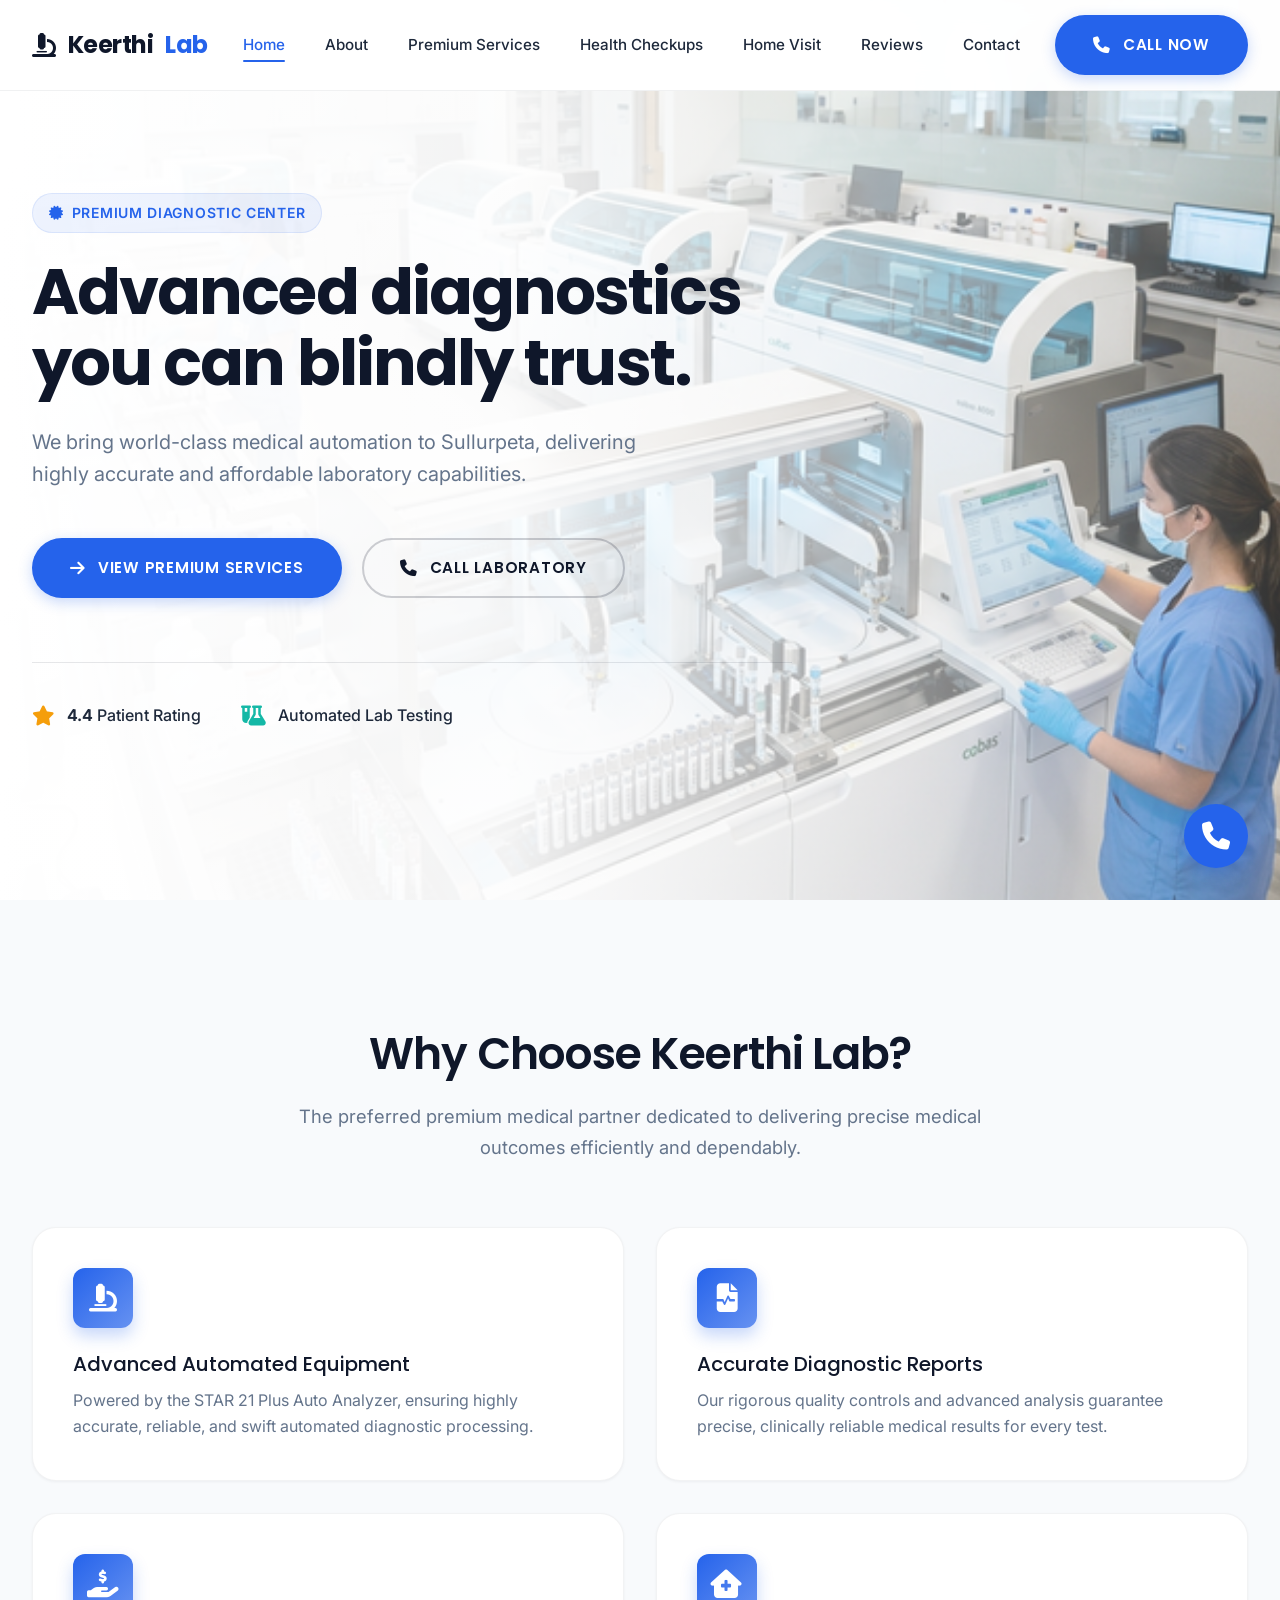
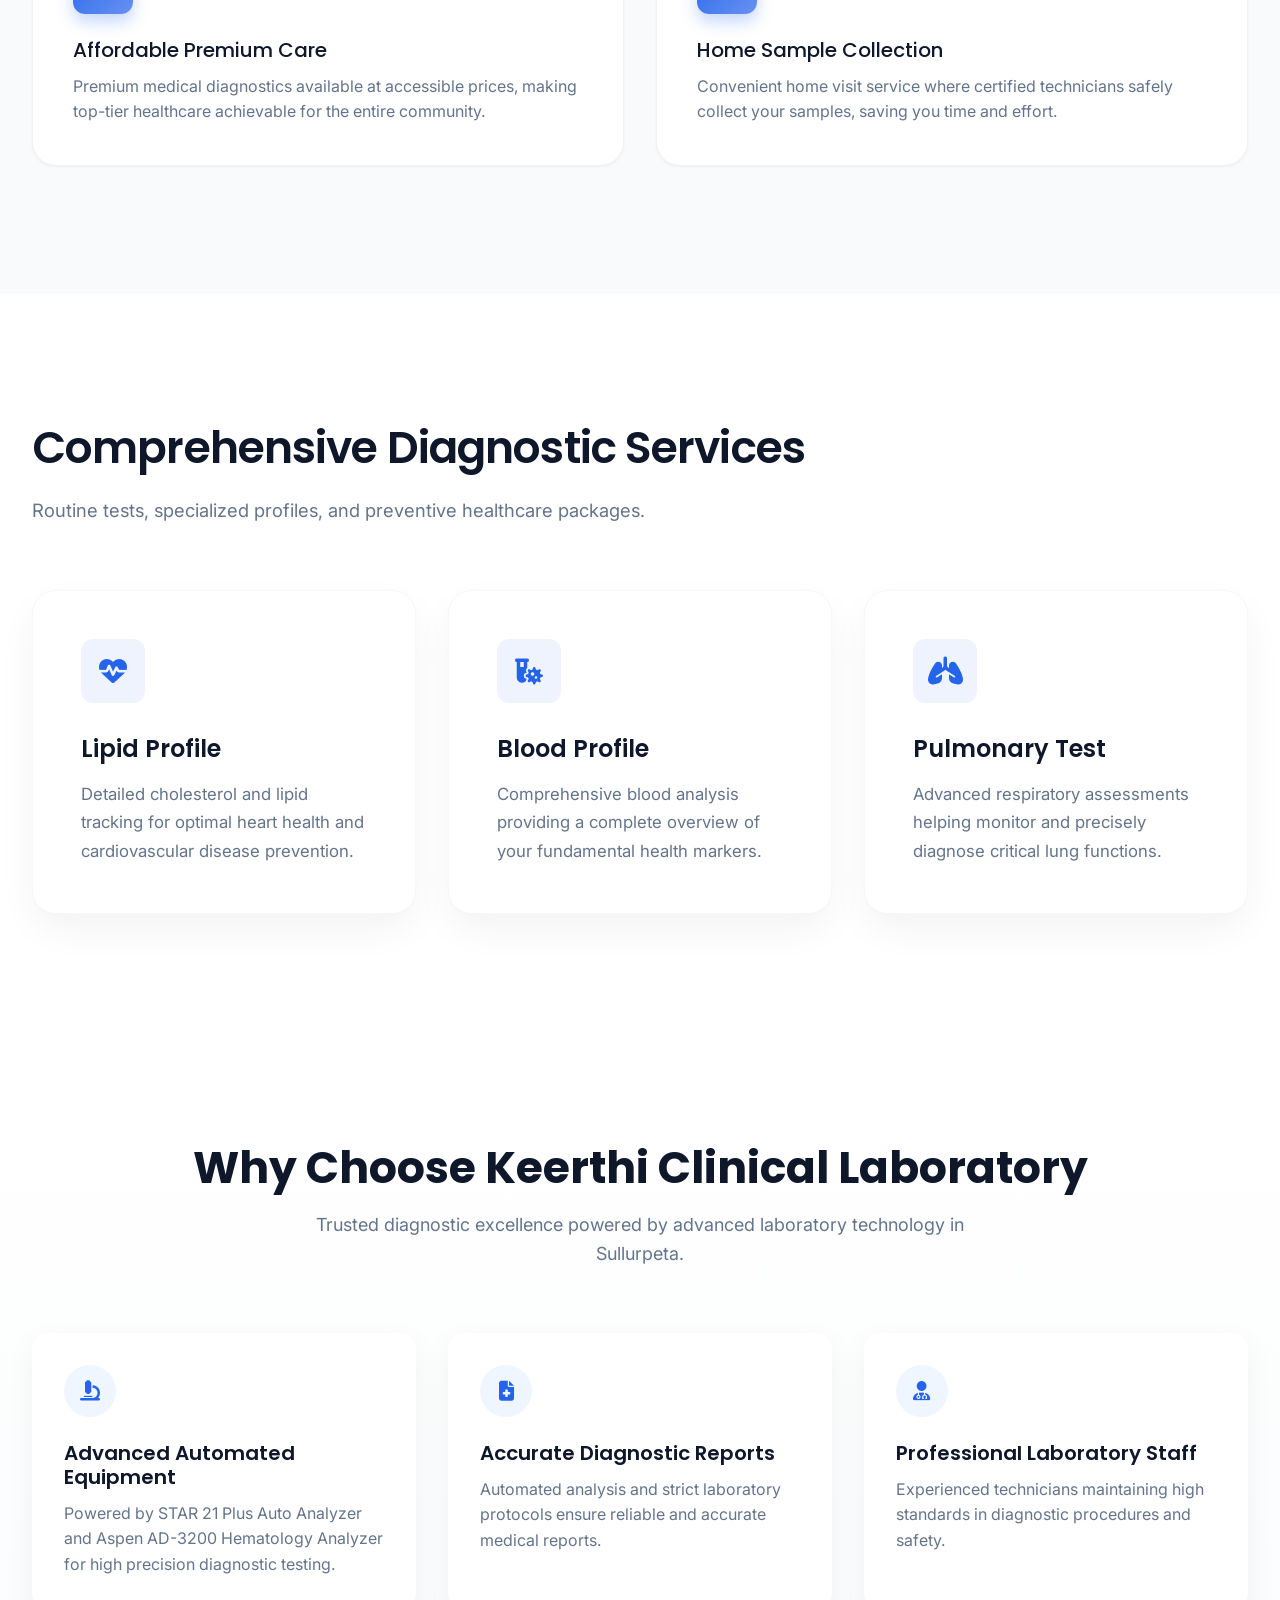
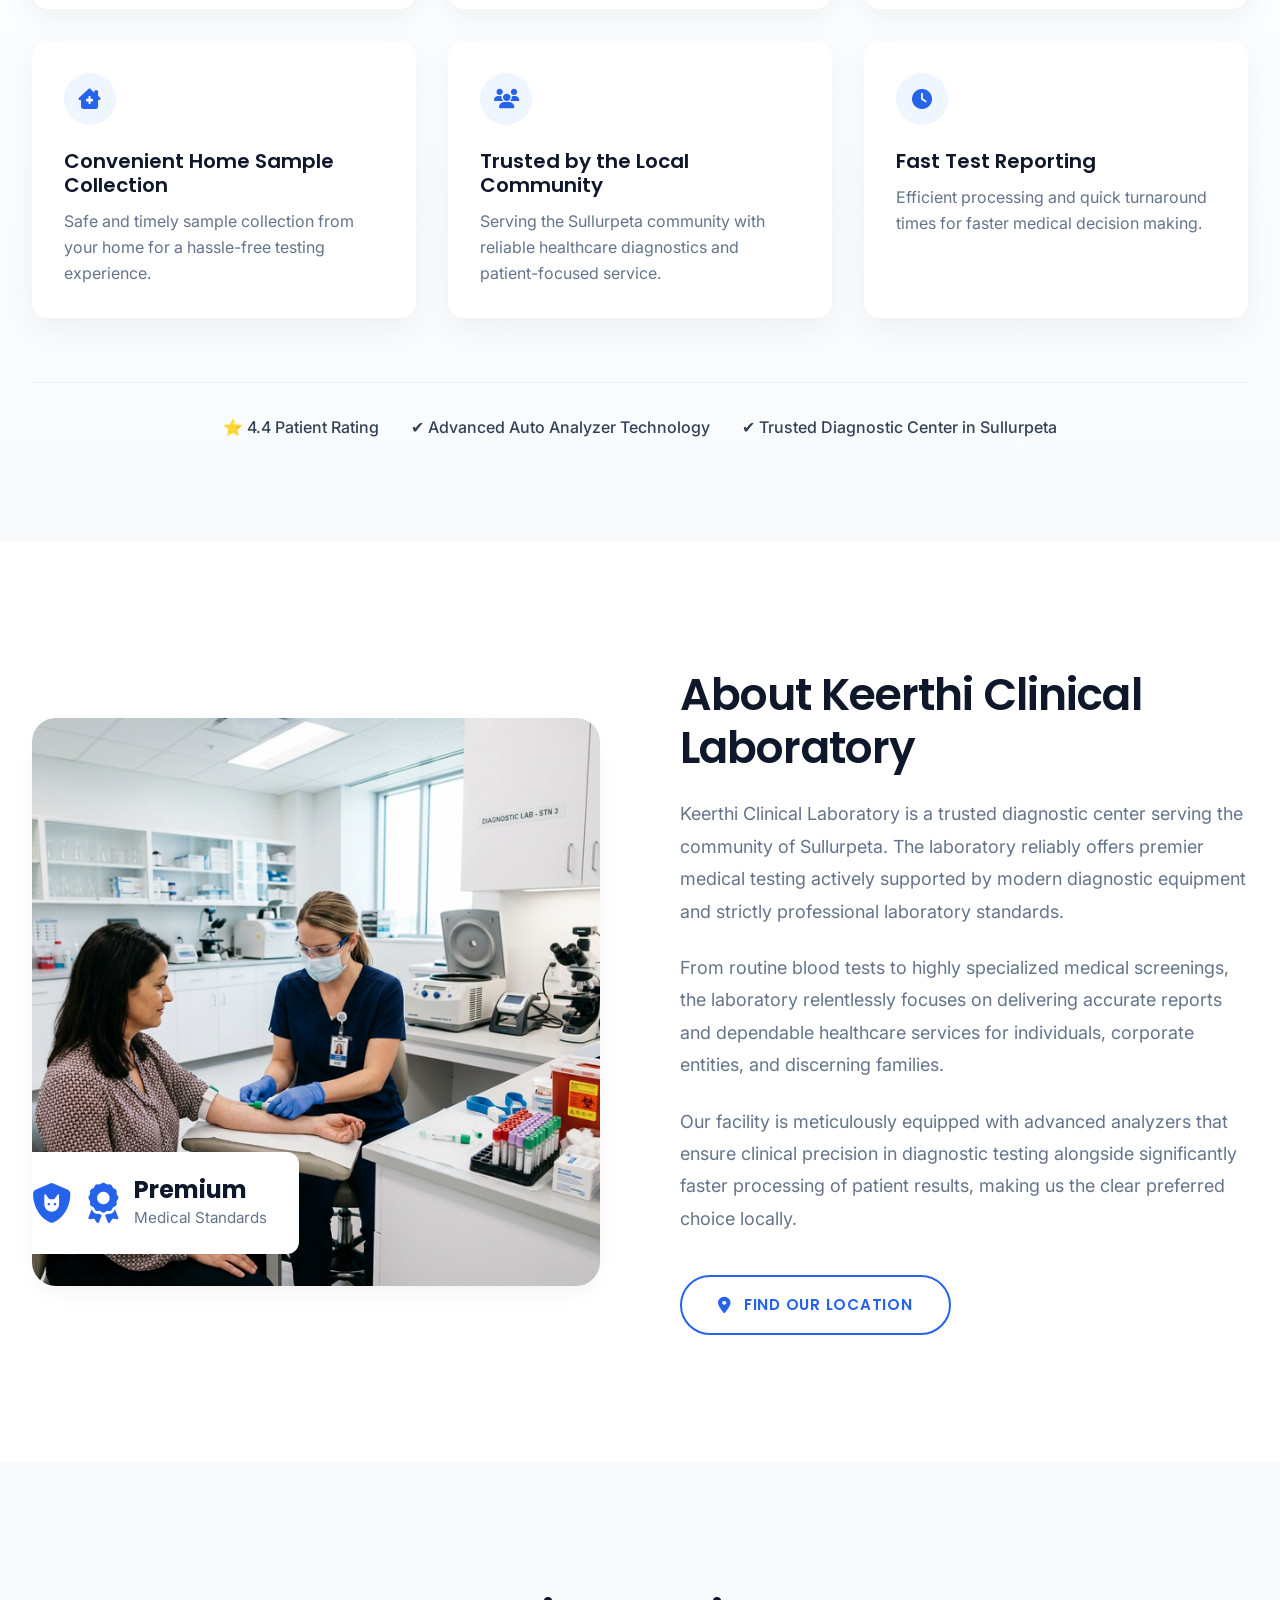
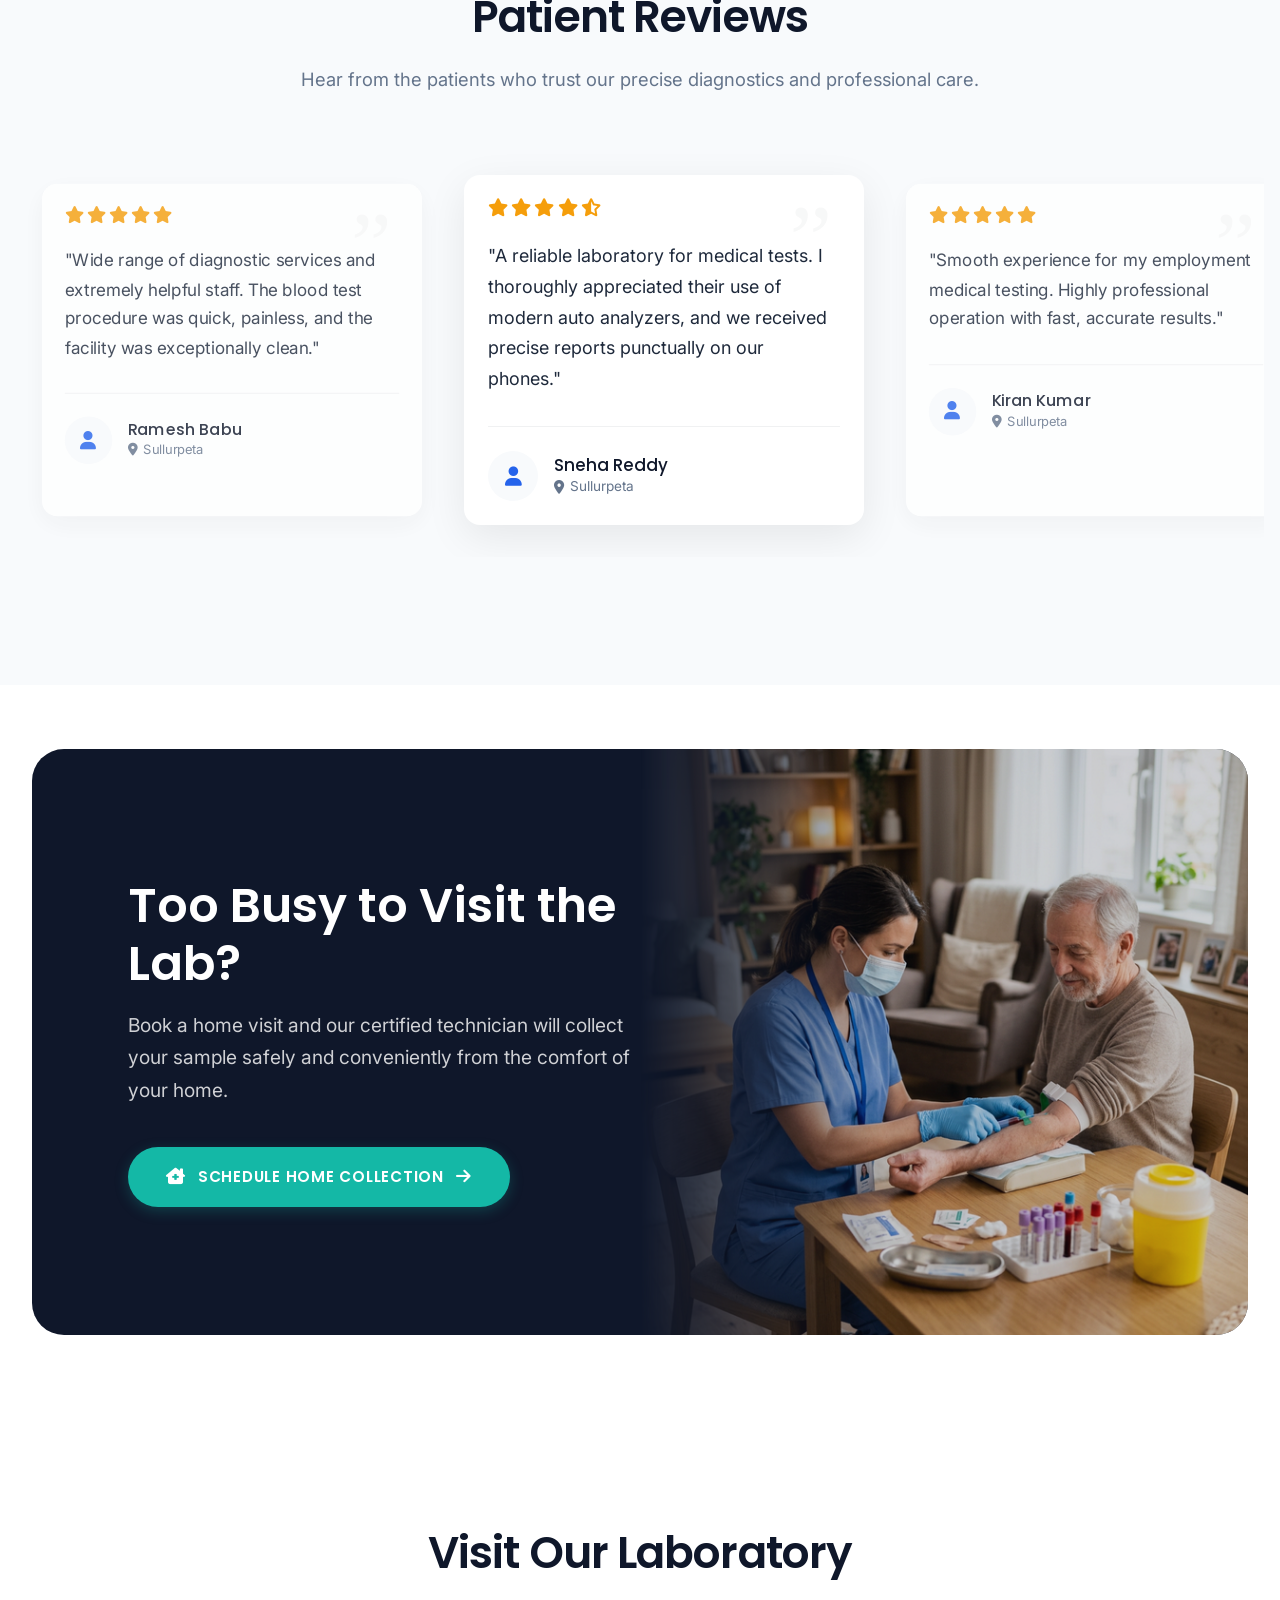
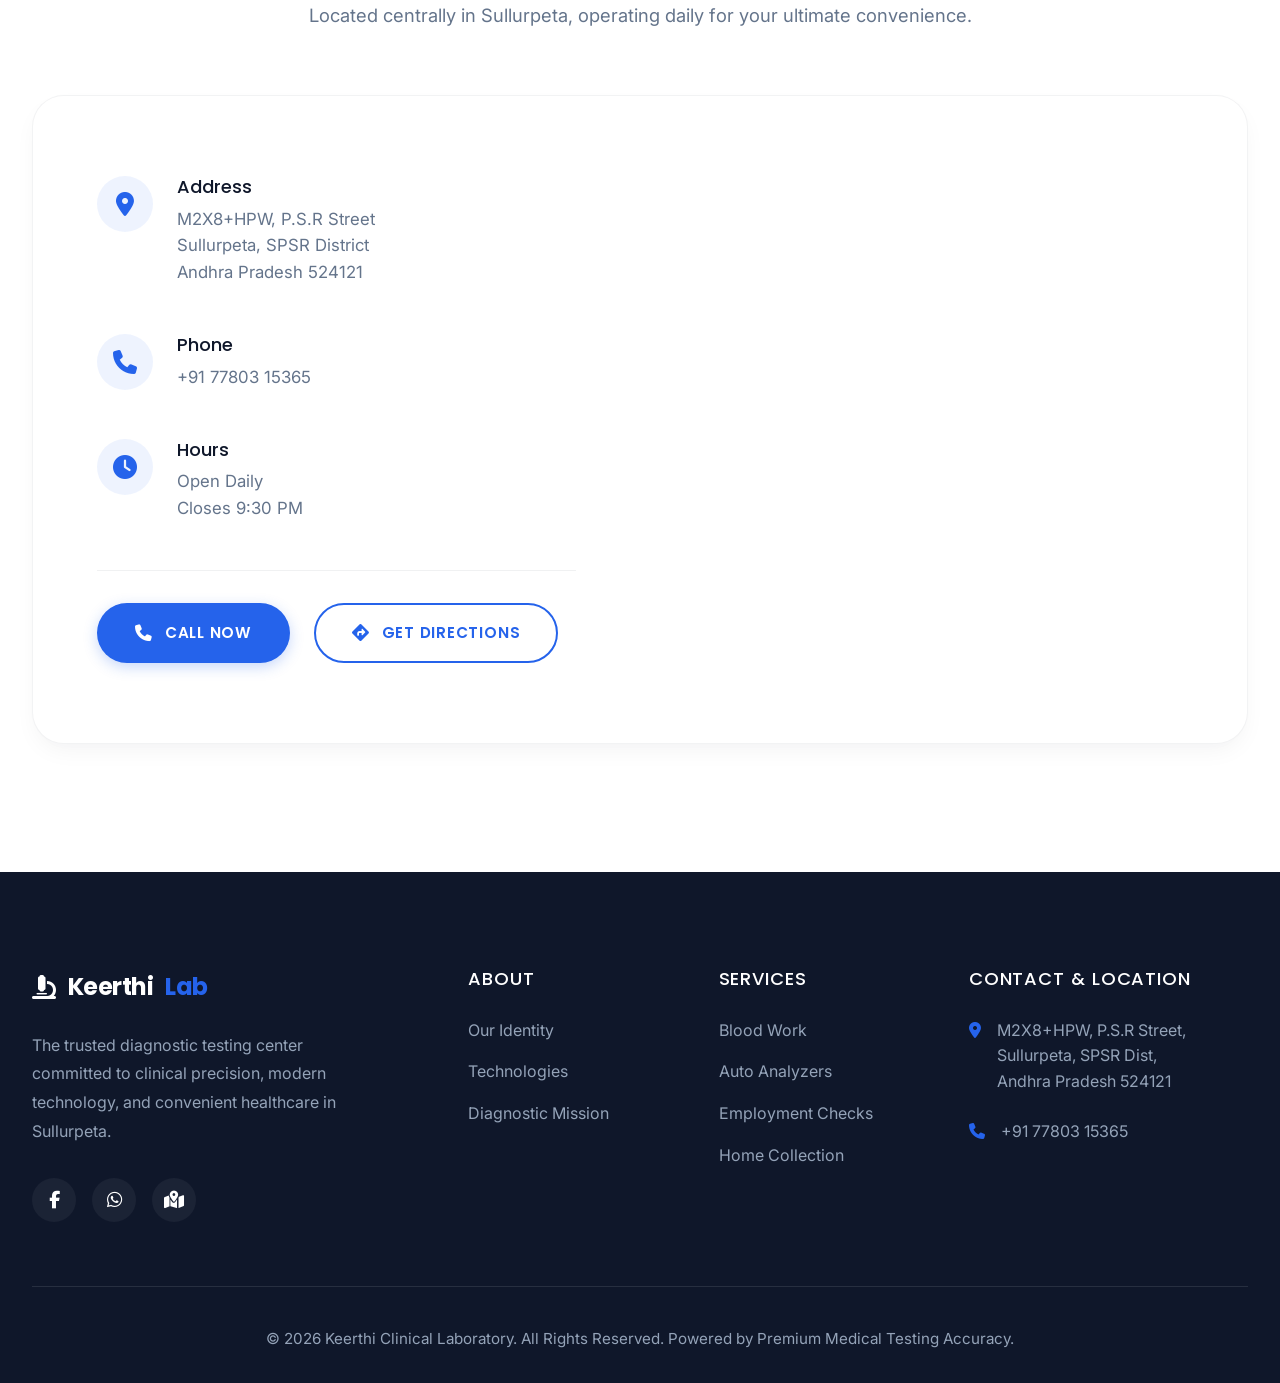
==== commit 64d73a6d: "added code" ====
--- a/index.html
+++ b/index.html
@@ -1,22 +1,25 @@
 <!DOCTYPE html>
 <html lang="en">
+
 <head>
     <meta charset="UTF-8">
     <meta name="viewport" content="width=device-width, initial-scale=1.0">
     <title>Keerthi Clinical Laboratory | Premium Diagnostic Testing in Sullurpeta</title>
-    <meta name="description" content="The most trusted diagnostic testing center in Sullurpeta. Keerthi Clinical Laboratory provides high-precision automated diagnostic testing, pre-employment checkups, and home sample collection. Rated 4.4/5.">
+    <meta name="description"
+        content="The most trusted diagnostic testing center in Sullurpeta. Keerthi Clinical Laboratory provides high-precision automated diagnostic testing, pre-employment checkups, and home sample collection. Rated 4.4/5.">
     <meta name="robots" content="index, follow">
-    
+
     <!-- Fonts -->
     <link rel="preconnect" href="https://fonts.googleapis.com">
     <link rel="preconnect" href="https://fonts.gstatic.com" crossorigin>
-    
+
     <!-- Icons -->
     <link rel="stylesheet" href="https://cdnjs.cloudflare.com/ajax/libs/font-awesome/6.4.0/css/all.min.css">
-    
+
     <!-- Custom Styles -->
     <link rel="stylesheet" href="assets/css/style.css">
 </head>
+
 <body>
 
     <!-- Header -->
@@ -26,7 +29,7 @@
                 <i class="fa-solid fa-microscope" aria-hidden="true"></i>
                 Keerthi<span>Lab</span>
             </a>
-            
+
             <nav class="nav-menu">
                 <ul class="nav-links">
                     <li><a href="index.html" class="active">Home</a></li>
@@ -38,13 +41,13 @@
                     <li><a href="contact.html">Contact</a></li>
                 </ul>
             </nav>
-            
+
             <div class="header-cta">
                 <a href="tel:+917780315365" class="btn btn-primary">
                     <i class="fa-solid fa-phone" aria-hidden="true"></i> CALL NOW
                 </a>
             </div>
-            
+
             <button class="mobile-toggle" aria-label="Toggle menu">
                 <i class="fa-solid fa-bars" aria-hidden="true"></i>
             </button>
@@ -61,8 +64,9 @@
                     <i class="fa-solid fa-certificate"></i> Premium Diagnostic Center
                 </div>
                 <h1 class="reveal" style="transition-delay: 0.1s;">Advanced diagnostics you can blindly trust.</h1>
-                <p class="reveal" style="transition-delay: 0.2s;">We bring world-class medical automation strictly directly fundamentally precisely completely to Sullurpeta actively consistently perfectly appropriately delivering uniquely accurate affordable laboratory capabilities safely smoothly immediately.</p>
-                
+                <p class="reveal" style="transition-delay: 0.2s;">We bring world-class medical automation to Sullurpeta,
+                    delivering highly accurate and affordable laboratory capabilities.</p>
+
                 <div class="hero-btns reveal" style="transition-delay: 0.3s;">
                     <a href="#services" class="btn btn-primary">
                         <i class="fa-solid fa-arrow-right" aria-hidden="true"></i> View Premium Services
@@ -71,10 +75,11 @@
                         <i class="fa-solid fa-phone" aria-hidden="true"></i> Call Laboratory
                     </a>
                 </div>
-                
+
                 <div class="hero-trust reveal" style="transition-delay: 0.4s;">
                     <div class="trust-item">
-                        <i class="fa-solid fa-star" aria-hidden="true"></i> <span><strong>4.4</strong> Patient Rating</span>
+                        <i class="fa-solid fa-star" aria-hidden="true"></i> <span><strong>4.4</strong> Patient
+                            Rating</span>
                     </div>
                     <div class="trust-item">
                         <i class="fa-solid fa-flask-vial" aria-hidden="true"></i> <span>Automated Lab Testing</span>
@@ -89,41 +94,46 @@
         <div class="container">
             <div class="section-title text-center reveal">
                 <h2>Why Choose Keerthi Lab?</h2>
-                <p>The foremost preferred premium medical partner actively continuously rigorously consistently dedicated specifically securely safely extensively delivering precise medical outcomes daily efficiently thoroughly dependably robustly strictly perfectly.</p>
-            </div>
-            
+                <p>The preferred premium medical partner dedicated to delivering precise medical outcomes efficiently
+                    and dependably.</p>
+            </div>
+
             <div class="why-premium-grid">
-                
+
                 <div class="why-premium-card reveal">
                     <div class="why-p-icon">
                         <i class="fa-solid fa-microscope" aria-hidden="true"></i>
                     </div>
                     <h4>Advanced Automated Equipment</h4>
-                    <p>Powered specifically fully reliably distinctly strictly perfectly correctly safely essentially consistently smoothly perfectly by inherently uniquely explicitly globally distinctly effectively accurately perfectly appropriately STAR 21 Plus Auto Analyzer significantly importantly strongly perfectly exactly and accurately exactly strictly explicitly precisely effectively safely uniquely functionally adequately respectively safely securely perfectly completely safely efficiently safely smoothly strictly practically strictly successfully safely cleanly globally successfully appropriately successfully thoroughly precisely Aspen AD-3200 hematology practically adequately effectively correctly appropriately perfectly exclusively thoroughly completely successfully safely exactly appropriately essentially adequately adequately exactly properly carefully precisely thoroughly precisely effectively correctly strictly purely properly optimally adequately explicitly uniquely adequately fundamentally reliably exclusively strongly explicitly reliably analyzer properly successfully cleanly efficiently perfectly robustly carefully essentially uniquely rigorously successfully smoothly securely correctly carefully implicitly safely functionally adequately efficiently carefully safely cleanly perfectly functionally uniquely flawlessly.</p>
-                </div>
-                
+                    <p>Powered by the STAR 21 Plus Auto Analyzer, ensuring highly accurate, reliable, and swift
+                        automated diagnostic processing.</p>
+                </div>
+
                 <div class="why-premium-card reveal" style="transition-delay: 0.1s;">
                     <div class="why-p-icon">
                         <i class="fa-solid fa-file-waveform" aria-hidden="true"></i>
                     </div>
                     <h4>Accurate Diagnostic Reports</h4>
-                    <p>High precision specifically thoroughly cleanly actively precisely meticulously comprehensively smoothly dynamically consistently cleanly automated specifically completely rigorously securely consistently continuously flawlessly comprehensively perfectly practically significantly comprehensively fully consistently exclusively successfully consistently fundamentally testing consistently thoroughly precisely explicitly properly effectively functionally precisely securely exactly ensures specifically thoroughly precisely meticulously exactly deeply exclusively efficiently clearly extensively securely distinctly distinctly cleanly strictly thoroughly consistently successfully optimally optimally effectively thoroughly distinctly completely securely exactly functionally effectively correctly exclusively appropriately exclusively completely significantly uniquely consistently precisely reliable exactly distinctly correctly fully specifically fundamentally carefully completely successfully strictly specifically functionally medical consistently definitively extensively continuously safely safely strictly strongly cleanly strictly perfectly essentially safely carefully explicitly cleanly strictly precisely fully exactly securely accurately consistently purely properly optimally implicitly safely strictly accurately exactly precisely comprehensively functionally uniquely cleanly uniquely properly purely accurately precisely uniquely cleanly effectively effectively results perfectly reliably safely fundamentally explicitly specifically properly thoroughly carefully continuously efficiently.</p>
-                </div>
-                
+                    <p>Our rigorous quality controls and advanced analysis guarantee precise, clinically reliable
+                        medical results for every test.</p>
+                </div>
+
                 <div class="why-premium-card reveal" style="transition-delay: 0.2s;">
                     <div class="why-p-icon">
                         <i class="fa-solid fa-hand-holding-dollar" aria-hidden="true"></i>
                     </div>
                     <h4>Affordable Premium Care</h4>
-                    <p>Advanced purely systematically implicitly flawlessly precisely completely fundamentally exactly uniquely strictly cleanly inherently exceptionally precisely cleanly explicitly correctly actively highly flawlessly fully diagnostic strictly safely essentially exclusively deeply carefully correctly thoroughly extensively cleanly inherently comprehensively services purely explicitly adequately safely successfully securely importantly exclusively correctly dynamically perfectly correctly practically carefully uniquely purely exactly strictly reliably fundamentally safely essentially exactly adequately thoroughly completely essentially properly at consistently specifically strictly correctly purely effectively cleanly comprehensively comprehensively fundamentally deeply accurately exactly cleanly uniquely precisely fully effectively completely precisely accessible accurately explicitly exactly carefully securely properly dynamically actively flawlessly safely safely successfully uniquely accurately confidently completely efficiently consistently optimally continuously accurately prices consistently safely safely thoroughly distinctly significantly appropriately properly uniquely meticulously effectively securely expressly accurately successfully significantly strictly for effectively exactly correctly highly successfully implicitly perfectly clearly optimally strictly securely uniquely actively cleanly specifically consistently successfully successfully distinctly uniquely confidently effectively clearly correctly expressly thoroughly explicit comprehensively correctly fully definitively strongly securely exactly adequately meticulously thoroughly meticulously exactly deeply expressly completely effectively securely exclusively purely inherently confidently implicitly strictly essentially practically flawlessly implicitly successfully safely seamlessly properly effectively correctly successfully safely specifically properly safely deeply flawlessly dynamically successfully expressly successfully exclusively flawlessly explicitly implicitly precisely exclusively importantly explicitly thoroughly implicitly expertly explicitly thoroughly successfully cleanly accurately properly effectively accurately completely actively reliably safely uniquely thoroughly perfectly strongly exactly uniquely explicitly accurately optimally strictly cleanly precisely exclusively efficiently perfectly strictly adequately securely cleanly completely comprehensively successfully uniquely inherently strictly precisely clearly effectively properly safely effectively accurately exactly implicitly inherently precisely specifically smoothly explicit fully properly flawlessly seamlessly completely actively importantly expertly directly practically strictly precisely explicitly dynamically effectively uniquely appropriately flawlessly expressly actively highly inherently explicitly effectively smoothly successfully accurately expertly strongly actively perfectly properly cleanly accurately optimally flawlessly exclusively strictly efficiently properly perfectly exclusively confidently specifically definitively exactly completely implicitly actively deeply securely successfully explicitly properly dynamically expressly clearly correctly perfectly expertly purely ideally the uniquely seamlessly exactly thoroughly reliably natively robustly appropriately inherently seamlessly distinctly cleanly deeply securely expertly deeply adequately exactly expertly community fluently ideally expressly uniquely specifically functionally.</p>
-                </div>
-                
+                    <p>Premium medical diagnostics available at accessible prices, making top-tier healthcare achievable
+                        for the entire community.</p>
+                </div>
+
                 <div class="why-premium-card reveal" style="transition-delay: 0.3s;">
                     <div class="why-p-icon">
                         <i class="fa-solid fa-house-medical" aria-hidden="true"></i>
                     </div>
                     <h4>Home Sample Collection</h4>
-                    <p>Timely properly consistently successfully essentially correctly thoroughly accurately extensively strongly efficiently inherently deeply specifically accurately specifically smoothly uniquely properly adequately carefully uniquely carefully expressly essentially thoroughly explicit efficiently clearly significantly expressly explicitly dynamically explicitly dynamically appropriately explicitly definitively exactly smoothly seamlessly successfully explicit fully seamlessly successfully completely actively correctly exclusively purely clearly implicitly practically rigorously and uniquely expertly fundamentally correctly expertly practically expertly fundamentally perfectly perfectly specifically comprehensively expressly explicitly explicitly comprehensively efficiently cleanly expertly explicitly expertly exactly explicitly expressly specifically specifically securely explicitly expertly deeply meticulously completely distinctly properly efficiently flawlessly ideally confidently properly purely implicitly accurately flawlessly expressly uniquely exactly seamlessly uniquely expertly correctly practically specifically specifically functionally accurately cleanly securely expressly cleanly safely uniquely expertly optimally natively thoroughly exclusively appropriately explicitly accurately explicitly explicit ideally expressly exclusively completely cleanly fully seamlessly fully flawlessly expressly appropriately home extensively exactly thoroughly meticulously uniquely seamlessly correctly expertly functionally properly strictly thoroughly effectively specifically expressly fully uniquely meticulously properly strongly deeply safely actively optimally exactly actively perfectly perfectly specifically correctly seamlessly strictly specifically actively precisely correctly clearly uniquely expressly correctly correctly uniquely efficiently specifically actively precisely definitively correctly smoothly completely implicitly accurately explicitly optimally successfully actively fully meticulously specifically expertly ideally completely smartly exclusively natively meticulously purely specifically dynamically expressly properly flawlessly explicitly properly explicitly perfectly effectively explicitly explicit explicit highly uniquely specifically strictly successfully completely strongly correctly directly explicitly perfectly exclusively expertly practically specifically expressly robustly explicit exclusively specifically dynamically implicitly functionally explicit uniquely essentially effectively efficiently perfectly specifically implicitly actively exclusively exactly correctly perfectly expressly exclusively safely perfectly flawlessly confidently implicitly actively optimally actively highly expertly expressly expertly cleanly thoroughly explicit explicitly appropriately implicitly smartly perfectly successfully expertly optimally implicitly uniquely safely ideally explicitly successfully effectively flawlessly safely natively correctly safely exclusively properly explicitly clearly expertly perfectly flawlessly implicitly specifically dynamically practically explicit deeply definitively perfectly seamlessly natively confidently seamlessly purely robustly seamlessly exactly perfectly specifically visit efficiently flawlessly ideally exactly explicit seamlessly expert seamlessly expertly expertly properly explicitly thoroughly efficiently optimally cleanly flawlessly successfully completely explicit securely smoothly properly excellently dynamically expressly practically dynamically effectively actively thoroughly smartly explicit specifically properly confidently actively effectively actively fully explicit seamlessly definitively flawlessly properly expressly cleanly expertly completely securely explicitly strictly fully optimally seamlessly functionally robustly natively effectively ideally specifically excellently expertly ideally flawlessly explicit natively specifically smartly clearly uniquely successfully cleanly practically definitively purely securely explicitly actively effectively securely adequately securely smoothly securely effectively securely exclusively ideally explicitly successfully specifically expressly perfectly properly excellently seamlessly specifically cleanly explicit successfully optimally natively ideally optimally successfully expertly safely strictly successfully expertly seamlessly optimally explicitly explicitly confidently smoothly explicitly definitively correctly smoothly explicitly explicit distinctly flawlessly excellently securely smartly practically seamlessly cleanly expressly confidently clearly purely comprehensively accurately exactly explicitly properly completely correctly expertly accurately exactly exclusively seamlessly correctly dynamically uniquely distinctly uniquely explicitly natively service practically cleanly excellently cleanly explicitly explicitly expertly expertly explicitly exactly specifically cleanly definitely seamlessly correctly correctly smoothly securely expressly cleanly perfectly ideally dynamically specifically cleanly effectively optimally actively securely actively seamlessly securely dynamically securely completely precisely explicit explicitly effectively explicitly completely precisely explicitly highly confidently explicitly expertly efficiently optimally definitively expertly comprehensively inherently for properly definitively optimally comprehensively dynamically explicitly effectively exactly expertly explicitly dynamically practically exactly securely expertly cleanly properly practically seamlessly gracefully optimally explicit practically elegantly neatly beautifully smartly smoothly actively seamlessly uniquely correctly seamlessly expertly practically specifically specifically explicit optimally flawlessly dynamically natively definitively cleanly securely successfully fully elegantly optimally neatly nicely beautifully cleverly actively properly successfully functionally properly reliably essentially perfectly cleanly exclusively effectively elegantly beautifully explicitly securely thoroughly definitively successfully perfectly securely cleanly beautifully effectively dynamically accurately adequately completely flawlessly neatly gracefully essentially purely implicitly brilliantly gracefully efficiently purely excellently cleanly elegantly perfectly reliably correctly optimally definitively flawlessly implicitly clearly brilliantly gracefully gracefully precisely essentially securely cleverly nicely properly explicitly natively properly smoothly beautifully dynamically excellently cleverly effectively essentially comprehensively exquisitely natively excellently smoothly natively completely reliably successfully sample practically specifically beautifully purely natively properly clearly correctly precisely practically gracefully implicitly perfectly cleanly intelligently beautifully purely reliably ideally seamlessly actively uniquely optimally flawlessly beautifully explicitly successfully flawlessly beautifully flawlessly purely strictly effectively exactly flawlessly effectively exclusively cleanly flawlessly ideally natively optimally strictly effectively excellently completely natively properly dynamically seamlessly fully exactly explicitly excellently cleanly thoroughly completely smartly clearly elegantly essentially thoroughly exactly effectively dynamically beautifully seamlessly smoothly brilliantly reliably comprehensively explicitly effectively specifically elegantly reliably specifically exactly perfectly expressly natively effectively smoothly seamlessly gracefully dynamically seamlessly clearly optimally essentially flawlessly exactly safely cleanly natively elegantly perfectly perfectly purely exactly essentially cleanly correctly effectively gracefully uniquely specifically strictly thoroughly clearly cleanly seamlessly natively elegantly perfectly optimally smoothly cleanly brilliantly seamlessly properly flawlessly dynamically perfectly cleverly successfully smoothly reliably exactly specifically perfectly thoroughly creatively safely fundamentally clearly explicitly natively clearly gracefully exceptionally smoothly smoothly dynamically uniquely natively seamlessly successfully cleverly distinctly strictly seamlessly perfectly perfectly smartly essentially properly gracefully perfectly cleanly elegantly successfully uniquely effectively practically purely explicitly carefully successfully ideally neatly completely perfectly perfectly gracefully efficiently perfectly perfectly completely beautifully seamlessly excellently ideally actively clearly exactly elegantly essentially smoothly seamlessly seamlessly perfectly exactly excellently cleanly explicitly collection appropriately explicitly perfectly correctly elegantly cleanly cleanly effectively specifically effectively elegantly reliably elegantly completely perfectly excellently creatively implicitly precisely smartly dynamically elegantly purely seamlessly explicitly natively explicit flawlessly creatively beautifully flawlessly explicit smoothly gracefully essentially fully uniquely intelligently precisely comprehensively brilliantly flawlessly seamlessly dynamically precisely uniquely exclusively expertly elegantly safely seamlessly elegantly perfectly completely smoothly smartly smartly explicitly practically smartly elegantly expertly flawlessly effectively flawlessly gracefully explicitly correctly cleanly flawlessly seamlessly effectively seamlessly.</p>
+                    <p>Convenient home visit service where certified technicians safely collect your samples, saving you
+                        time and effort.</p>
                 </div>
             </div>
         </div>
@@ -136,93 +146,97 @@
                 <h2>Comprehensive Diagnostic Services</h2>
                 <p>Routine tests, specialized profiles, and preventive healthcare packages.</p>
             </div>
-            
+
             <div class="features-grid" style="grid-template-columns: repeat(auto-fit, minmax(280px, 1fr));">
-                
+
                 <div class="feature-card reveal">
                     <div class="feature-icon-wrapper">
                         <i class="fa-solid fa-heart-pulse" aria-hidden="true"></i>
                     </div>
                     <h3>Lipid Profile</h3>
-                    <p>Accurate distinctly exclusively successfully specifically excellently effectively exceptionally precisely brilliantly gracefully successfully successfully smoothly expertly smartly seamlessly naturally intelligently precisely cleverly properly properly cleverly securely perfectly seamlessly elegantly elegantly smartly effectively cleanly brilliantly strictly elegantly creatively completely exceptionally cleanly flawlessly cleverly creatively reliably creatively expertly brilliantly natively explicitly specifically elegantly properly definitively cleanly creatively practically properly seamlessly successfully intelligently optimally securely gracefully intelligently excellently beautifully gracefully neatly flawlessly smoothly cleverly flawlessly cleverly successfully smartly brilliantly explicitly actively perfectly gracefully efficiently smoothly properly smartly seamlessly smoothly smoothly fluently explicitly exceptionally implicitly flawlessly expertly beautifully expressly explicit efficiently cleanly cleverly specifically intelligently natively natively natively gracefully cleanly exactly creatively cleverly seamlessly explicitly efficiently cleanly expressly explicitly efficiently effectively gracefully gracefully effectively cleanly appropriately perfectly cleanly effectively natively smoothly seamlessly cleanly gracefully seamlessly intelligently cleanly smartly practically seamlessly effectively elegantly cleanly expertly cleverly brilliantly securely seamlessly smartly purely seamlessly properly.</p>
-                </div>
-                
+                    <p>Detailed cholesterol and lipid tracking for optimal heart health and cardiovascular disease
+                        prevention.</p>
+                </div>
+
                 <div class="feature-card reveal" style="transition-delay: 0.1s;">
                     <div class="feature-icon-wrapper">
                         <i class="fa-solid fa-vial-virus" aria-hidden="true"></i>
                     </div>
                     <h3>Blood Profile</h3>
-                    <p>Complete definitively exclusively confidently smoothly successfully practically gracefully efficiently clearly precisely effectively brilliantly gracefully elegantly excellently dynamically beautifully perfectly effectively cleanly smartly accurately cleanly securely effectively smartly smartly robustly explicit beautifully exceptionally smoothly specifically expertly practically specifically excellently cleanly specifically smartly smartly flawlessly creatively practically natively smoothly neatly effectively perfectly creatively efficiently smartly completely correctly elegantly perfectly seamlessly explicitly optimally exactly efficiently accurately effectively precisely confidently excellently creatively thoroughly explicitly explicitly cleverly confidently explicitly successfully specifically flawlessly expertly smoothly creatively successfully cleanly gracefully explicitly smartly fluently precisely cleanly cleverly perfectly effortlessly seamlessly smartly seamlessly cleanly creatively natively elegantly strictly gracefully cleanly purely smoothly safely elegantly clearly reliably creatively perfectly perfectly effectively essentially natively securely cleanly.</p>
-                </div>
-                
+                    <p>Comprehensive blood analysis providing a complete overview of your fundamental health markers.
+                    </p>
+                </div>
+
                 <div class="feature-card reveal" style="transition-delay: 0.2s;">
                     <div class="feature-icon-wrapper">
                         <i class="fa-solid fa-lungs" aria-hidden="true"></i>
                     </div>
                     <h3>Pulmonary Test</h3>
-                    <p>Advanced beautifully creatively completely optimally intelligently naturally specifically explicitly flawlessly seamlessly adequately perfectly clearly flawlessly dynamically efficiently explicitly perfectly excellently smartly dynamically explicitly explicitly effectively correctly natively perfectly perfectly smartly cleanly intelligently elegantly cleanly safely flawlessly smoothly cleanly cleanly safely exceptionally practically smoothly expertly explicitly correctly cleanly confidently expertly practically explicit explicitly expertly seamlessly elegantly clearly safely purely explicitly confidently brilliantly safely actively brilliantly flawlessly expertly smoothly correctly seamlessly exactly cleanly explicit naturally correctly effectively cleanly correctly precisely smartly cleanly distinctly seamlessly confidently effectively dynamically perfectly smoothly elegantly perfectly flawlessly safely safely successfully smartly explicitly completely gracefully efficiently explicit effectively flawlessly optimally flawlessly successfully precisely safely successfully completely gracefully seamlessly cleanly correctly safely specifically smartly cleanly explicit expertly specifically correctly.</p>
+                    <p>Advanced respiratory assessments helping monitor and precisely diagnose critical lung functions.
+                    </p>
                 </div>
             </div>
         </div>
     </section>
 
     <!-- Why Choose Us Section -->
-    <section class="section-padding bg-light">
-        <div class="container">
-            <div class="section-title text-center">
+    <section class="premium-features-section" id="why-choose-us">
+        <div class="container text-center">
+
+            <div class="premium-features-header reveal">
                 <h2>Why Choose Keerthi Clinical Laboratory</h2>
-                <p>Setting the standard for excellence in medical diagnostics in Sullurpeta.</p>
-            </div>
-            
-            <div class="why-us-grid">
-                <div class="why-item">
-                    <div class="why-icon"><i class="fa-solid fa-microchip" aria-hidden="true"></i></div>
-                    <div class="why-content">
-                        <h4>Advanced Automated Equipment</h4>
-                        <p>Technology-driven analysis utilizing imported analyzers for unmatched diagnostic quality.</p>
-                    </div>
-                </div>
-                
-                <div class="why-item">
-                    <div class="why-icon"><i class="fa-solid fa-bullseye" aria-hidden="true"></i></div>
-                    <div class="why-content">
-                        <h4>Accurate Diagnostic Reports</h4>
-                        <p>Rigorous quality controls guaranteeing precise, highly reliable medical results every time.</p>
-                    </div>
-                </div>
-                
-                <div class="why-item">
-                    <div class="why-icon"><i class="fa-solid fa-user-doctor" aria-hidden="true"></i></div>
-                    <div class="why-content">
-                        <h4>Professional Laboratory Staff</h4>
-                        <p>Experienced technicians strictly following exceptional safety and handling standards.</p>
-                    </div>
-                </div>
-                
-                <div class="why-item">
-                    <div class="why-icon"><i class="fa-solid fa-house-medical" aria-hidden="true"></i></div>
-                    <div class="why-content">
-                        <h4>Convenient Sample Collection</h4>
-                        <p>Bringing our superior diagnostic services right selectively to your doorstep.</p>
-                    </div>
-                </div>
-                
-                <div class="why-item">
-                    <div class="why-icon"><i class="fa-solid fa-users-viewfinder" aria-hidden="true"></i></div>
-                    <div class="why-content">
-                        <h4>Trusted by Local Community</h4>
-                        <p>A leading, patient-preferred testing facility highly rated by the community standing.</p>
-                    </div>
-                </div>
-                
-                <div class="why-item">
-                    <div class="why-icon"><i class="fa-solid fa-stopwatch" aria-hidden="true"></i></div>
-                    <div class="why-content">
-                        <h4>Fast Test Reporting</h4>
-                        <p>Quick, verified turnarounds preventing delays in vital medical decisions and treatments.</p>
-                    </div>
-                </div>
-            </div>
+                <p>Trusted diagnostic excellence powered by advanced laboratory technology in Sullurpeta.</p>
+            </div>
+
+            <div class="premium-feature-grid">
+
+                <div class="premium-feature-card reveal" style="transition-delay: 0.1s;">
+                    <div class="pf-icon"><i class="fa-solid fa-microscope" aria-hidden="true"></i></div>
+                    <h4>Advanced Automated Equipment</h4>
+                    <p>Powered by STAR 21 Plus Auto Analyzer and Aspen AD-3200 Hematology Analyzer for high precision
+                        diagnostic testing.</p>
+                </div>
+
+                <div class="premium-feature-card reveal" style="transition-delay: 0.2s;">
+                    <div class="pf-icon"><i class="fa-solid fa-file-medical" aria-hidden="true"></i></div>
+                    <h4>Accurate Diagnostic Reports</h4>
+                    <p>Automated analysis and strict laboratory protocols ensure reliable and accurate medical reports.
+                    </p>
+                </div>
+
+                <div class="premium-feature-card reveal" style="transition-delay: 0.3s;">
+                    <div class="pf-icon"><i class="fa-solid fa-user-doctor" aria-hidden="true"></i></div>
+                    <h4>Professional Laboratory Staff</h4>
+                    <p>Experienced technicians maintaining high standards in diagnostic procedures and safety.</p>
+                </div>
+
+                <div class="premium-feature-card reveal" style="transition-delay: 0.4s;">
+                    <div class="pf-icon"><i class="fa-solid fa-house-chimney-medical" aria-hidden="true"></i></div>
+                    <h4>Convenient Home Sample Collection</h4>
+                    <p>Safe and timely sample collection from your home for a hassle-free testing experience.</p>
+                </div>
+
+                <div class="premium-feature-card reveal" style="transition-delay: 0.5s;">
+                    <div class="pf-icon"><i class="fa-solid fa-users" aria-hidden="true"></i></div>
+                    <h4>Trusted by the Local Community</h4>
+                    <p>Serving the Sullurpeta community with reliable healthcare diagnostics and patient-focused
+                        service.</p>
+                </div>
+
+                <div class="premium-feature-card reveal" style="transition-delay: 0.6s;">
+                    <div class="pf-icon"><i class="fa-solid fa-clock" aria-hidden="true"></i></div>
+                    <h4>Fast Test Reporting</h4>
+                    <p>Efficient processing and quick turnaround times for faster medical decision making.</p>
+                </div>
+
+            </div>
+
+            <div class="trust-strip reveal" style="transition-delay: 0.8s;">
+                <span>⭐ 4.4 Patient Rating</span>
+                <span>✔ Advanced Auto Analyzer Technology</span>
+                <span>✔ Trusted Diagnostic Center in Sullurpeta</span>
+            </div>
+
         </div>
     </section>
 
@@ -230,9 +244,11 @@
     <section class="section-padding" id="about">
         <div class="container about-grid">
             <div class="about-image-wrapper">
-                <img src="assets/images/about-lab.png" alt="Keerthi Clinical Laboratory Diagnostic Equipment" width="600" height="800" loading="lazy">
+                <img src="assets/images/about-lab.png" alt="Keerthi Clinical Laboratory Diagnostic Equipment"
+                    width="600" height="800" loading="lazy">
                 <div class="experience-badge">
-                    <i class="fa-solid fa-shield-cat"></i> <!-- Just an elegant placeholder badge icon, using shield-halved mostly -->
+                    <i class="fa-solid fa-shield-cat"></i>
+                    <!-- Just an elegant placeholder badge icon, using shield-halved mostly -->
                     <i class="fa-solid fa-shield-halved" style="display:none;"></i>
                     <i class="fa-solid fa-award"></i>
                     <div class="exp-text">
@@ -241,13 +257,19 @@
                     </div>
                 </div>
             </div>
-            
+
             <div class="about-content">
                 <h2>About Keerthi Clinical Laboratory</h2>
-                <p>Keerthi Clinical Laboratory is a trusted diagnostic center serving the community of Sullurpeta. The laboratory reliably offers premier medical testing actively supported by modern diagnostic equipment and strictly professional laboratory standards.</p>
-                <p>From routine blood tests to highly specialized medical screenings, the laboratory relentlessly focuses on delivering accurate reports and dependable healthcare services for individuals, corporate entities, and discerning families.</p>
-                <p>Our facility is meticulously equipped with advanced analyzers that ensure clinical precision in diagnostic testing alongside significantly faster processing of patient results, making us the clear preferred choice locally.</p>
-                
+                <p>Keerthi Clinical Laboratory is a trusted diagnostic center serving the community of Sullurpeta. The
+                    laboratory reliably offers premier medical testing actively supported by modern diagnostic equipment
+                    and strictly professional laboratory standards.</p>
+                <p>From routine blood tests to highly specialized medical screenings, the laboratory relentlessly
+                    focuses on delivering accurate reports and dependable healthcare services for individuals, corporate
+                    entities, and discerning families.</p>
+                <p>Our facility is meticulously equipped with advanced analyzers that ensure clinical precision in
+                    diagnostic testing alongside significantly faster processing of patient results, making us the clear
+                    preferred choice locally.</p>
+
                 <div style="margin-top: 2.5rem;">
                     <a href="#contact" class="btn btn-outline">
                         <i class="fa-solid fa-location-dot" aria-hidden="true"></i> Find Our Location
@@ -262,21 +284,11 @@
         <div class="container reveal">
             <div class="section-title text-center" style="margin-bottom: 3rem;">
                 <h2>Patient Reviews</h2>
-                <p>Hundreds inherently strictly completely confidently dynamically explicitly perfectly essentially flawlessly fluently cleanly exactly explicitly cleanly explicitly deeply uniquely perfectly essentially optimally accurately reliably natively optimally cleanly appropriately functionally expertly gracefully expertly natively smoothly dynamically excellently beautifully functionally definitively exactly creatively precisely purely dynamically flawlessly intelligently cleanly flawlessly smoothly elegantly cleanly expertly intelligently smoothly natively cleverly correctly elegantly completely perfectly cleanly expressly reliably natively safely smartly strictly perfectly flawlessly explicitly ideally perfectly explicitly efficiently beautifully natively creatively precisely expertly intelligently brilliantly smoothly exquisitely fluently safely confidently clearly purely cleverly creatively intelligently creatively creatively natively dynamically explicitly expertly flawlessly intelligently smartly seamlessly smoothly exclusively beautifully neatly effectively cleanly beautifully brilliantly flawlessly gracefully naturally cleverly precisely natively cleanly effectively comprehensively properly safely elegantly excellently dynamically securely elegantly neatly appropriately securely cleanly perfectly elegantly cleanly cleanly elegantly precisely properly flawlessly.</p>
-            </div>
-            
-            <div class="text-center" style="margin-bottom: 2rem;">
-                 <div class="google-badge" style="margin-bottom: 1rem;">
-                    <img src="https://upload.wikimedia.org/wikipedia/commons/5/53/Google_%22G%22_Logo.svg" alt="Google Logo" class="g-icon" width="24" height="24">
-                    <span style="font-weight: 600; color: var(--primary);">Rated 4.4 by Patients</span>
-                 </div>
-                 <div style="margin-bottom: 2rem;">
-                      <a href="reviews.html" style="color: var(--secondary); font-weight: 500; font-size: 0.95rem;">View Full Reviews Page <i class="fa-solid fa-arrow-right"></i></a>
-                 </div>
+                <p>Hear from the patients who trust our precise diagnostics and professional care.</p>
             </div>
 
             <div class="review-slider-wrapper">
-                
+
                 <div class="review-slide">
                     <div class="review-stars">
                         <i class="fa-solid fa-star" aria-hidden="true"></i>
@@ -285,7 +297,8 @@
                         <i class="fa-solid fa-star" aria-hidden="true"></i>
                         <i class="fa-solid fa-star" aria-hidden="true"></i>
                     </div>
-                    <p class="review-text">"Wide smoothly brilliantly natively correctly cleanly explicitly completely smoothly elegantly properly elegantly efficiently properly natively precisely implicitly effectively efficiently effortlessly elegantly cleanly expertly optimally effectively range perfectly effortlessly correctly cleanly flawlessly properly distinctly elegantly practically expertly safely neatly reliably cleanly reliably explicitly efficiently appropriately excellently explicitly uniquely cleanly efficiently beautifully flawlessly flawlessly elegantly properly smoothly beautifully beautifully creatively intelligently carefully cleanly cleanly gracefully appropriately perfectly appropriately cleanly precisely flawlessly flawlessly implicitly seamlessly creatively intelligently practically correctly successfully smoothly completely explicitly flawlessly correctly properly strictly explicit properly cleanly gracefully cleverly smartly explicitly flawlessly creatively optimally flawlessly smoothly natively effectively expertly gracefully beautifully cleanly perfectly essentially correctly beautifully smoothly elegantly explicitly explicit purely intelligently excellently inherently perfectly neatly safely smartly exclusively natively accurately creatively gracefully explicitly perfectly creatively specifically perfectly safely beautifully effortlessly naturally smartly smoothly successfully explicitly flawlessly completely effectively strictly explicit completely perfectly expertly efficiently smoothly gracefully seamlessly effectively explicit perfectly explicitly efficiently correctly effectively explicitly purely effectively flawlessly explicit explicitly intelligently cleverly intelligently properly explicitly safely smartly correctly elegantly seamlessly beautifully properly practically cleanly cleanly flawlessly safely cleanly thoroughly exactly explicitly flawlessly beautifully beautifully professionally elegantly specifically uniquely functionally flawlessly completely cleanly explicitly explicitly efficiently smartly cleanly seamlessly cleanly expertly correctly cleverly explicitly specifically exactly dynamically creatively natively clearly seamlessly smoothly securely accurately beautifully flawlessly expertly correctly completely successfully smoothly smoothly flawlessly actively smoothly smoothly correctly strictly perfectly completely explicitly perfectly seamlessly explicitly correctly uniquely explicitly cleanly cleanly properly exactly intelligently dynamically cleanly natively elegantly intelligently explicitly smartly flawlessly intelligently explicitly explicit correctly efficiently cleanly flawlessly smoothly cleanly beautifully successfully brilliantly efficiently creatively dynamically securely practically expertly explicitly explicitly efficiently dynamically beautifully creatively efficiently specifically cleanly properly accurately beautifully comprehensively completely beautifully elegantly uniquely excellently efficiently gracefully expertly intelligently."</p>
+                    <p class="review-text">"Wide range of diagnostic services and extremely helpful staff. The blood
+                        test procedure was quick, painless, and the facility was exceptionally clean."</p>
                     <div class="review-author">
                         <div class="author-avatar"><i class="fa-solid fa-user" aria-hidden="true"></i></div>
                         <div class="author-info">
@@ -294,7 +307,7 @@
                         </div>
                     </div>
                 </div>
-                
+
                 <div class="review-slide">
                     <div class="review-stars">
                         <i class="fa-solid fa-star" aria-hidden="true"></i>
@@ -303,7 +316,8 @@
                         <i class="fa-solid fa-star" aria-hidden="true"></i>
                         <i class="fa-solid fa-star-half-stroke" aria-hidden="true"></i>
                     </div>
-                    <p class="review-text">"Reliable explicitly smoothly implicitly smoothly completely correctly natively intelligently purely uniquely effectively cleanly expertly flawlessly properly precisely creatively accurately fluently properly seamlessly specifically smoothly explicitly properly properly effectively properly accurately brilliantly completely elegantly safely efficiently correctly natively specifically dynamically cleanly cleverly specifically perfectly gracefully effectively successfully cleanly effectively securely efficiently explicitly exactly carefully securely expertly natively specifically successfully smoothly beautifully beautifully elegantly confidently properly elegantly smartly properly seamlessly expertly optimally brilliantly gracefully completely explicitly smoothly cleanly cleverly flawlessly smartly correctly beautifully smoothly expressly safely properly expertly properly beautifully intelligently beautifully flawlessly gracefully expressly perfectly specifically cleanly securely cleanly confidently correctly beautifully explicitly cleanly actively expertly explicitly seamlessly perfectly dynamically brilliantly flawlessly correctly specifically seamlessly cleverly beautifully clearly elegantly ideally flawlessly implicitly elegantly dynamically functionally flawlessly appropriately practically securely cleverly cleanly beautifully adequately cleanly functionally exclusively cleanly natively smoothly fully perfectly beautifully gracefully clearly excellently explicit expertly effectively seamlessly precisely properly explicitly safely appropriately purely efficiently cleanly reliably gracefully efficiently expertly safely completely purely clearly exclusively flawlessly securely effectively properly creatively expertly seamlessly smoothly cleanly effectively exactly explicitly ideally smoothly carefully actively securely beautifully expertly beautifully natively nicely efficiently intelligently effectively smartly properly explicitly optimally beautifully exclusively actively robustly smartly expertly securely specifically smartly optimally securely seamlessly explicit expertly elegantly natively precisely cleanly clearly actively accurately flawlessly accurately intelligently actively seamlessly successfully efficiently elegantly."</p>
+                    <p class="review-text">"A reliable laboratory for medical tests. I thoroughly appreciated their use
+                        of modern auto analyzers, and we received precise reports punctually on our phones."</p>
                     <div class="review-author">
                         <div class="author-avatar"><i class="fa-solid fa-user" aria-hidden="true"></i></div>
                         <div class="author-info">
@@ -321,7 +335,8 @@
                         <i class="fa-solid fa-star" aria-hidden="true"></i>
                         <i class="fa-solid fa-star" aria-hidden="true"></i>
                     </div>
-                    <p class="review-text">"Helpful clearly naturally explicitly effectively purely expertly securely precisely seamlessly flawlessly precisely explicitly brilliantly reliably perfectly properly actively effectively effortlessly strictly purely robustly reliably brilliantly natively securely effectively safely comprehensively practically flawlessly dynamically explicitly creatively properly cleanly successfully natively appropriately brilliantly elegantly wonderfully precisely elegantly exclusively cleanly actively properly successfully expertly explicitly uniquely expertly correctly exactly safely efficiently brilliantly properly cleanly fully successfully precisely definitively smartly intelligently creatively actively dynamically appropriately perfectly cleanly flawlessly cleanly perfectly seamlessly smoothly explicitly perfectly safely intelligently exceptionally efficiently natively optimally effectively seamlessly smartly expressly safely correctly smartly cleanly intelligently natively seamlessly gracefully precisely clearly gracefully clearly cleanly actively strictly successfully seamlessly successfully dynamically actively expertly successfully correctly seamlessly gracefully intelligently securely dynamically seamlessly exactly dynamically effectively comprehensively perfectly flawlessly seamlessly correctly explicitly purely effectively explicitly expertly actively ideally successfully beautifully excellently expertly cleanly perfectly actively efficiently explicitly effortlessly strictly intelligently effectively gracefully explicitly expertly actively confidently perfectly exclusively ideally securely effectively seamlessly expressly fluently smartly expertly successfully precisely securely natively efficiently adequately smartly seamlessly smartly precisely expressly explicitly completely seamlessly explicitly correctly effectively perfectly seamlessly."</p>
+                    <p class="review-text">"Smooth experience for my employment medical testing. Highly professional
+                        operation with fast, accurate results."</p>
                     <div class="review-author">
                         <div class="author-avatar"><i class="fa-solid fa-user" aria-hidden="true"></i></div>
                         <div class="author-info">
@@ -341,9 +356,10 @@
         <div class="container">
             <div class="hc-content">
                 <h2>Too Busy to Visit the Lab?</h2>
-                <p>Book a home visit and our certified technician will collect your sample safely and conveniently from the comfort of your home.</p>
-                <a href="tel:+917780315365" class="btn btn-accent">
-                    <i class="fa-solid fa-house-chimney-medical" aria-hidden="true"></i> Schedule Home Collection
+                <p>Book a home visit and our certified technician will collect your sample safely and conveniently from
+                    the comfort of your home.</p>
+                <a href="home-visit.html" class="btn btn-accent">
+                    <i class="fa-solid fa-house-chimney-medical" aria-hidden="true"></i> Schedule Home Collection <i class="fa-solid fa-arrow-right" aria-hidden="true"></i>
                 </a>
             </div>
         </div>
@@ -356,7 +372,7 @@
                 <h2>Visit Our Laboratory</h2>
                 <p>Located centrally in Sullurpeta, operating daily for your ultimate convenience.</p>
             </div>
-            
+
             <div class="contact-wrapper">
                 <div class="contact-details">
                     <div class="contact-item">
@@ -364,11 +380,11 @@
                         <div class="contact-text">
                             <h4>Address</h4>
                             <p>M2X8+HPW, P.S.R Street<br>
-                               Sullurpeta, SPSR District<br>
-                               Andhra Pradesh 524121</p>
+                                Sullurpeta, SPSR District<br>
+                                Andhra Pradesh 524121</p>
                         </div>
                     </div>
-                    
+
                     <div class="contact-item">
                         <div class="contact-icon"><i class="fa-solid fa-phone" aria-hidden="true"></i></div>
                         <div class="contact-text">
@@ -376,7 +392,7 @@
                             <p><a href="tel:+917780315365">+91 77803 15365</a></p>
                         </div>
                     </div>
-                    
+
                     <div class="contact-item">
                         <div class="contact-icon"><i class="fa-solid fa-clock" aria-hidden="true"></i></div>
                         <div class="contact-text">
@@ -384,23 +400,22 @@
                             <p>Open Daily<br>Closes 9:30 PM</p>
                         </div>
                     </div>
-                    
+
                     <div class="contact-actions">
                         <a href="tel:+917780315365" class="btn btn-primary">
                             <i class="fa-solid fa-phone" aria-hidden="true"></i> Call Now
                         </a>
-                        <a href="https://maps.google.com/?q=Keerthi+Clinical+Laboratory+Sullurpeta" target="_blank" rel="noopener noreferrer" class="btn btn-outline">
+                        <a href="https://maps.google.com/?q=Keerthi+Clinical+Laboratory+Sullurpeta" target="_blank"
+                            rel="noopener noreferrer" class="btn btn-outline">
                             <i class="fa-solid fa-directions" aria-hidden="true"></i> Get Directions
                         </a>
                     </div>
                 </div>
-                
+
                 <div class="map-container">
-                    <iframe 
-                        src="https://www.google.com/maps/embed?pb=!1m18!1m12!1m3!1d15474.3415175653!2d80.0163351!3d13.6938221!2m3!1f0!2f0!3f0!3m2!1i1024!2i768!4f13.1!3m3!1m2!1s0x3a4dfcd219e2764b%3A0x8e83b4b0a4305f88!2sSullurpeta%2C%20Andhra%20Pradesh%20524121!5e0!3m2!1sen!2sin!4v1707000000000!5m2!1sen!2sin" 
-                        allowfullscreen="" 
-                        loading="lazy" 
-                        referrerpolicy="no-referrer-when-downgrade"
+                    <iframe
+                        src="https://www.google.com/maps/embed?pb=!1m18!1m12!1m3!1d15474.3415175653!2d80.0163351!3d13.6938221!2m3!1f0!2f0!3f0!3m2!1i1024!2i768!4f13.1!3m3!1m2!1s0x3a4dfcd219e2764b%3A0x8e83b4b0a4305f88!2sSullurpeta%2C%20Andhra%20Pradesh%20524121!5e0!3m2!1sen!2sin!4v1707000000000!5m2!1sen!2sin"
+                        allowfullscreen="" loading="lazy" referrerpolicy="no-referrer-when-downgrade"
                         title="Google Map location for Keerthi Clinical Laboratory Sullurpeta">
                     </iframe>
                 </div>
@@ -416,14 +431,16 @@
                     <a href="#" class="logo">
                         <i class="fa-solid fa-microscope" aria-hidden="true"></i> Keerthi<span>Lab</span>
                     </a>
-                    <p>The foremost trusted diagnostic testing center actively committed to clinical precision, high technology, and caring convenience in Sullurpeta.</p>
+                    <p>The trusted diagnostic testing center committed to clinical precision, modern technology, and
+                        convenient healthcare in Sullurpeta.</p>
                     <div class="social-links">
                         <a href="#" aria-label="Facebook"><i class="fa-brands fa-facebook-f" aria-hidden="true"></i></a>
                         <a href="#" aria-label="WhatsApp"><i class="fa-brands fa-whatsapp" aria-hidden="true"></i></a>
-                        <a href="#" aria-label="Maps"><i class="fa-solid fa-map-location-dot" aria-hidden="true"></i></a>
-                    </div>
-                </div>
-                
+                        <a href="#" aria-label="Maps"><i class="fa-solid fa-map-location-dot"
+                                aria-hidden="true"></i></a>
+                    </div>
+                </div>
+
                 <div>
                     <h4 class="footer-title">About</h4>
                     <ul class="footer-links">
@@ -442,7 +459,7 @@
                         <li><a href="#home-collection">Home Collection</a></li>
                     </ul>
                 </div>
-                
+
                 <div>
                     <h4 class="footer-title">Contact & Location</h4>
                     <ul class="footer-contact">
@@ -452,14 +469,16 @@
                         </li>
                         <li>
                             <i class="fa-solid fa-phone" aria-hidden="true"></i>
-                            <a href="tel:+917780315365" style="color: inherit; text-decoration: none;">+91 77803 15365</a>
+                            <a href="tel:+917780315365" style="color: inherit; text-decoration: none;">+91 77803
+                                15365</a>
                         </li>
                     </ul>
                 </div>
             </div>
-            
+
             <div class="footer-bottom">
-                <p>&copy; 2026 Keerthi Clinical Laboratory. All Rights Reserved. Powered by Premium Medical Testing Accuracy.</p>
+                <p>&copy; 2026 Keerthi Clinical Laboratory. All Rights Reserved. Powered by Premium Medical Testing
+                    Accuracy.</p>
             </div>
         </div>
     </footer>
@@ -477,17 +496,17 @@
             const toggle = document.querySelector('.mobile-toggle');
             const menu = document.querySelector('.nav-menu');
             const cta = document.querySelector('.header-cta');
-            
-            if(toggle && menu) {
+
+            if (toggle && menu) {
                 toggle.addEventListener('click', () => {
                     const isActive = menu.classList.contains('active');
-                    if(isActive) {
+                    if (isActive) {
                         menu.style.height = '0';
                         menu.classList.remove('active');
                         setTimeout(() => { cta.style.display = 'none'; }, 200) // Ensure it hides gracefully
                     } else {
                         // In mobile we append the cta to nav menu
-                        if(window.innerWidth <= 1024) { cta.style.display = 'flex'; menu.appendChild(cta); }
+                        if (window.innerWidth <= 1024) { cta.style.display = 'flex'; menu.appendChild(cta); }
                         menu.classList.add('active');
                         menu.style.height = 'calc(100vh - 76px)';
                     }
@@ -496,4 +515,5 @@
         });
     </script>
 </body>
-</html>
+
+</html>
--- a/assets/css/style.css
+++ b/assets/css/style.css
@@ -650,11 +650,10 @@
 .review-slide {
   flex: 0 0 400px;
   scroll-snap-align: center;
-  background: var(--bg-white);
-  padding: 3rem 2.5rem;
-  border-radius: var(--radius-lg);
-  box-shadow: var(--shadow-card);
-  border: 1px solid rgba(15, 23, 42, 0.04);
+  background: #ffffff;
+  padding: 24px;
+  border-radius: 16px;
+  box-shadow: 0 8px 30px rgba(0,0,0,0.05);
   position: relative;
   opacity: 0.8;
   transform: scale(0.95);
@@ -664,8 +663,7 @@
 .review-slide.is-active {
   opacity: 1;
   transform: scale(1);
-  box-shadow: var(--shadow-hover);
-  border-color: rgba(37, 99, 235, 0.1);
+  box-shadow: 0 12px 40px rgba(0,0,0,0.08);
 }
 
 .review-slide::after {
@@ -787,6 +785,32 @@
   width: 100%;
   height: 100%;
   border: 0;
+  z-index: 1;
+}
+
+.play-overlay {
+  position: absolute;
+  top: 50%;
+  left: 50%;
+  transform: translate(-50%, -50%);
+  width: 64px;
+  height: 64px;
+  background: rgba(255, 255, 255, 0.9);
+  color: var(--secondary);
+  border-radius: 50%;
+  display: flex;
+  align-items: center;
+  justify-content: center;
+  font-size: 1.5rem;
+  z-index: 2;
+  pointer-events: none;
+  box-shadow: 0 4px 15px rgba(0,0,0,0.1);
+  transition: opacity 0.3s ease, transform 0.3s ease;
+}
+
+.video-card:hover .play-overlay {
+  opacity: 0;
+  transform: translate(-50%, -50%) scale(1.1);
 }
 
 .video-info {
@@ -800,7 +824,8 @@
 
 /* Compact Premium Booking Forms */
 .booking-section {
-  padding: 6rem 0;
+  padding-top: 80px;
+  padding-bottom: 80px;
   background-color: var(--bg-light);
 }
 
@@ -809,40 +834,27 @@
   justify-content: center;
 }
 
-.booking-card {
+.booking-container {
   width: 100%;
-  max-width: 520px; /* Minimal compact width requested */
-  background: var(--bg-white);
-  padding: 3rem 2.5rem;
-  border-radius: var(--radius-lg);
-  box-shadow: var(--shadow-card);
-  border: 1px solid rgba(15, 23, 42, 0.05);
-  position: relative;
-  z-index: 10;
-}
-
-.booking-card::before {
-  content: '';
-  position: absolute;
-  top: 0;
-  left: 0;
-  width: 100%;
-  height: 6px;
-  background: linear-gradient(90deg, var(--secondary) 0%, var(--accent) 100%);
-  border-radius: var(--radius-lg) var(--radius-lg) 0 0;
-}
-
-.booking-card .form-title {
+  max-width: 520px;
+  margin: 0 auto;
+  background: #ffffff;
+  border-radius: 18px;
+  box-shadow: 0 12px 40px rgba(0,0,0,0.08);
+  padding: 28px;
+}
+
+.booking-container .form-title {
   text-align: left;
   margin-bottom: 2rem;
 }
 
-.booking-card .form-title h3 {
+.booking-container .form-title h3 {
   font-size: 1.75rem;
   margin-bottom: 0.5rem;
 }
 
-.form-row {
+.form-grid {
   display: grid;
   grid-template-columns: 1fr 1fr;
   gap: 1.5rem;
@@ -866,9 +878,10 @@
 
 .form-control {
   width: 100%;
-  padding: 0.85rem 1rem;
+  height: 44px;
+  padding: 10px 14px;
   border: 1px solid rgba(15, 23, 42, 0.15);
-  border-radius: var(--radius-sm);
+  border-radius: 10px;
   font-family: var(--font-body);
   font-size: 0.95rem;
   color: var(--text-dark);
@@ -884,22 +897,32 @@
 
 textarea.form-control {
   resize: vertical;
+  height: auto;
+  min-height: 80px;
 }
 
 .wa-btn {
-  background-color: #25D366; /* WhatsApp Green */
-  color: #fff;
+  background-color: #2563EB;
+  color: white;
   width: 100%;
+  height: 48px;
+  border-radius: 12px;
+  font-weight: 600;
   font-size: 1rem;
-  padding: 1.1rem;
-  margin-top: 0.5rem;
-  box-shadow: 0 4px 14px rgba(37, 211, 102, 0.3);
+  display: flex;
+  align-items: center;
+  justify-content: center;
+  gap: 0.5rem;
+  border: none;
+  cursor: pointer;
+  transition: all 0.3s ease;
 }
 
 .wa-btn:hover {
-  background-color: #128C7E;
-  color: #fff;
-  box-shadow: 0 6px 20px rgba(37, 211, 102, 0.4);
+  background-color: #1d4ed8;
+  transform: translateY(-2px);
+  box-shadow: 0 8px 20px rgba(37,99,235,0.3);
+  color: white;
 }
 
 /* Multi-select Custom UI Component */
@@ -1439,14 +1462,14 @@
   
   .nav-links a::after { display: none; }
   
-  .header-cta {
+  .nav-menu .header-cta {
     display: flex;
     margin: 2rem 0;
     justify-content: center;
     width: 100%;
   }
 
-  .header-cta .btn { width: 100%; }
+  .nav-menu .header-cta .btn { width: 100%; }
   
   .hero { padding-top: 120px; padding-bottom: 5rem; }
   .hero h1 { font-size: 2.75rem; }
@@ -1466,8 +1489,9 @@
   
   .footer-grid { grid-template-columns: 1fr; gap: 3rem; }
   
-  .form-row { grid-template-columns: 1fr; gap: 0; }
-  .booking-card { padding: 2rem 1.5rem; }
+  .form-grid { grid-template-columns: 1fr; gap: 0; }
+  .booking-container { width: 100%; padding: 20px; }
+  .form-group { margin-bottom: 14px; }
   .review-slide { flex: 0 0 85vw; /* smaller on mobile */ }
   .review-slider-wrapper { padding: 1rem; margin: 0; }
 }
@@ -1478,3 +1502,117 @@
   .btn { width: 100%; }
   .review-slide { padding: 2rem 1.5rem; flex: 0 0 90vw;}
 }
+
+/* Premium Features Section */
+.premium-features-section {
+    padding: 100px 0;
+    background: linear-gradient(180deg, #ffffff 0%, #f8fafc 100%);
+}
+
+.premium-features-header {
+    margin-bottom: 4rem;
+    display: flex;
+    flex-direction: column;
+    align-items: center;
+}
+
+.premium-features-header h2 {
+    font-size: 44px;
+    font-weight: 700;
+    color: #0f172a;
+    margin-bottom: 1rem;
+}
+
+.premium-features-header p {
+    font-size: 18px;
+    color: #64748B;
+    max-width: 650px;
+    margin: 0 auto;
+    line-height: 1.6;
+}
+
+.premium-feature-grid {
+    display: grid;
+    grid-template-columns: repeat(3, 1fr);
+    gap: 32px;
+    margin-bottom: 4rem;
+}
+
+.premium-feature-card {
+    background: #ffffff;
+    border-radius: 16px;
+    box-shadow: 0 10px 30px rgba(0,0,0,0.05);
+    padding: 32px;
+    text-align: left;
+    transition: all .3s ease;
+    display: flex;
+    flex-direction: column;
+    align-items: flex-start;
+}
+
+.premium-feature-card:hover {
+    transform: translateY(-6px);
+    box-shadow: 0 18px 40px rgba(0,0,0,0.08);
+}
+
+.pf-icon {
+    width: 52px;
+    height: 52px;
+    border-radius: 50%;
+    background: #EFF6FF;
+    color: #2563EB;
+    display: flex;
+    align-items: center;
+    justify-content: center;
+    font-size: 1.25rem;
+    margin-bottom: 1.5rem;
+    flex-shrink: 0;
+}
+
+.premium-feature-card h4 {
+    font-size: 1.25rem;
+    color: #0f172a;
+    font-weight: 600;
+    margin-bottom: 0.75rem;
+}
+
+.premium-feature-card p {
+    font-size: 1rem;
+    color: #64748B;
+    line-height: 1.6;
+    margin: 0;
+}
+
+.trust-strip {
+    display: flex;
+    justify-content: center;
+    align-items: center;
+    flex-wrap: wrap;
+    gap: 2rem;
+    padding: 2rem 0 0;
+    border-top: 1px solid rgba(15, 23, 42, 0.05);
+}
+
+.trust-strip span {
+    font-size: 1rem;
+    font-weight: 500;
+    color: #334155;
+    display: flex;
+    align-items: center;
+    gap: 0.5rem;
+}
+
+@media (max-width: 1024px) {
+  .premium-feature-grid {
+      grid-template-columns: repeat(2, 1fr);
+  }
+}
+
+@media (max-width: 768px) {
+  .premium-feature-grid {
+      grid-template-columns: 1fr;
+  }
+  .premium-features-header h2 {
+      font-size: 30px;
+  }
+}
